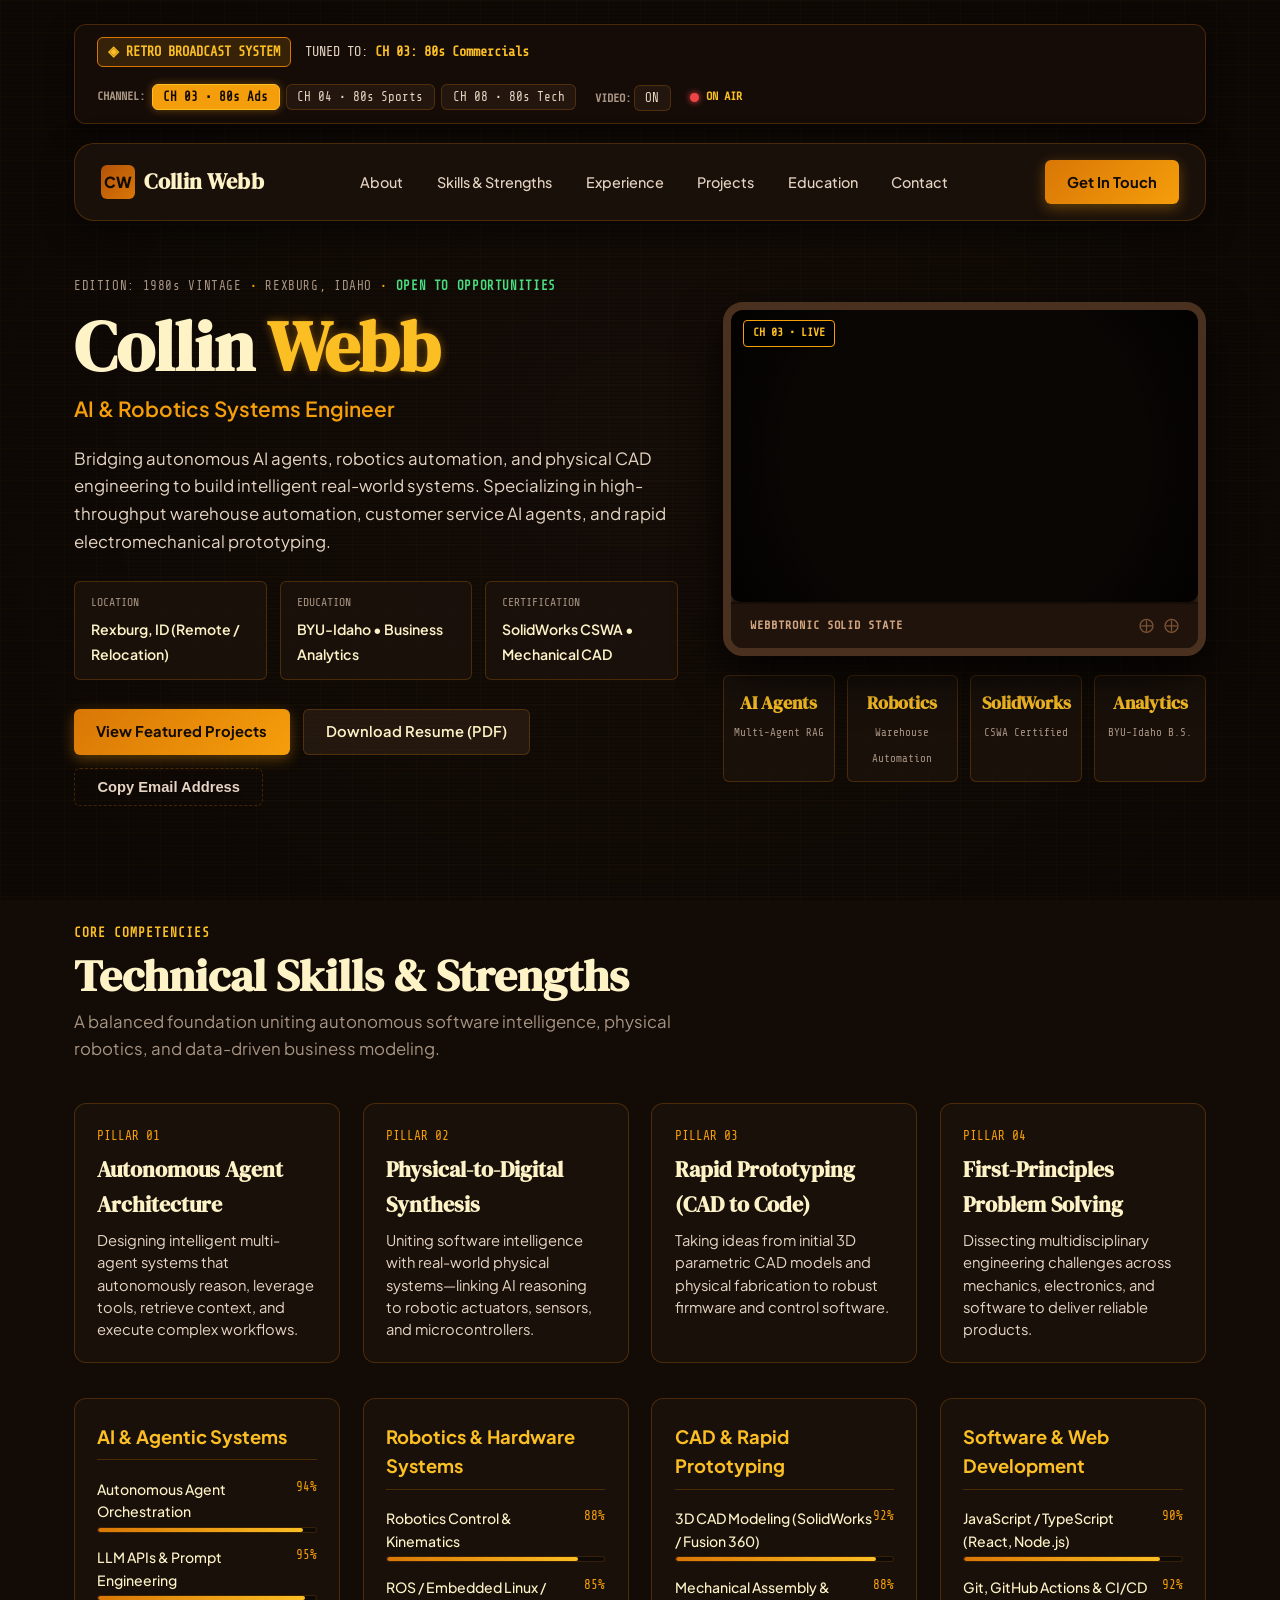
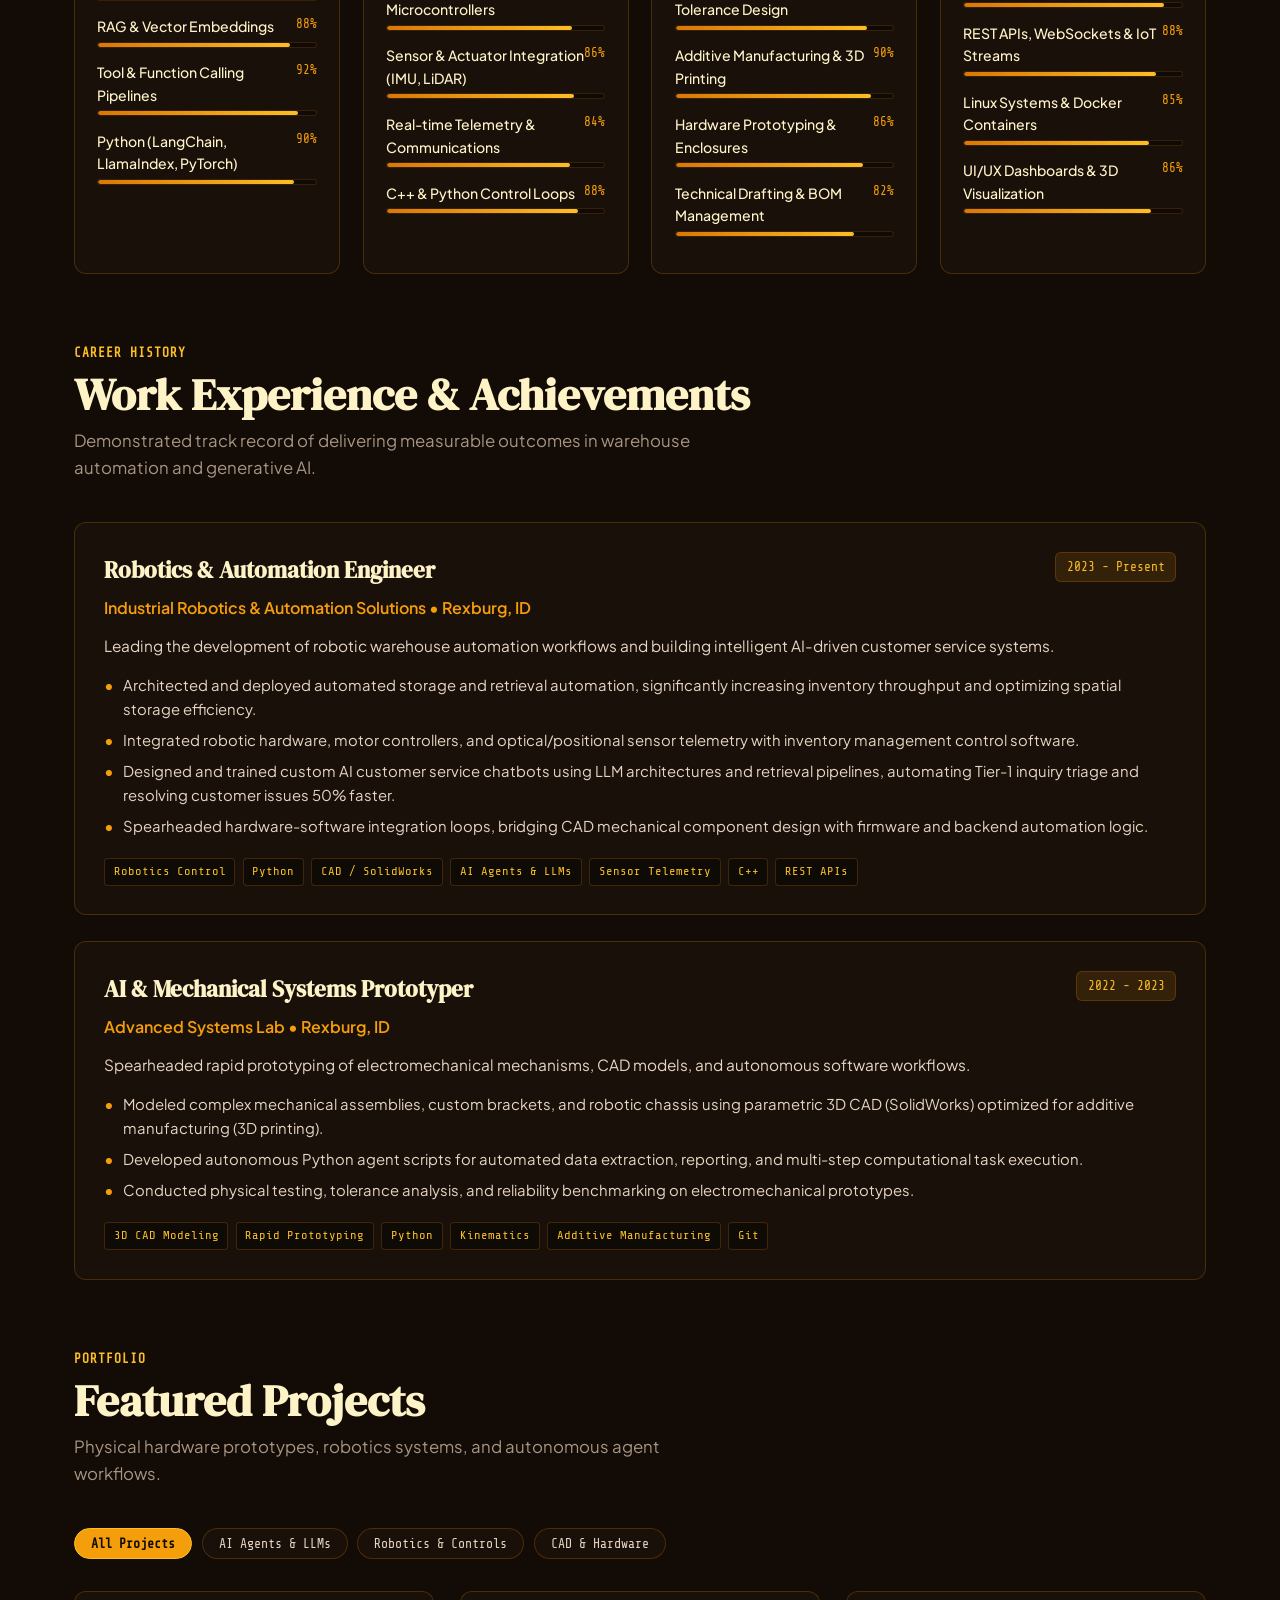
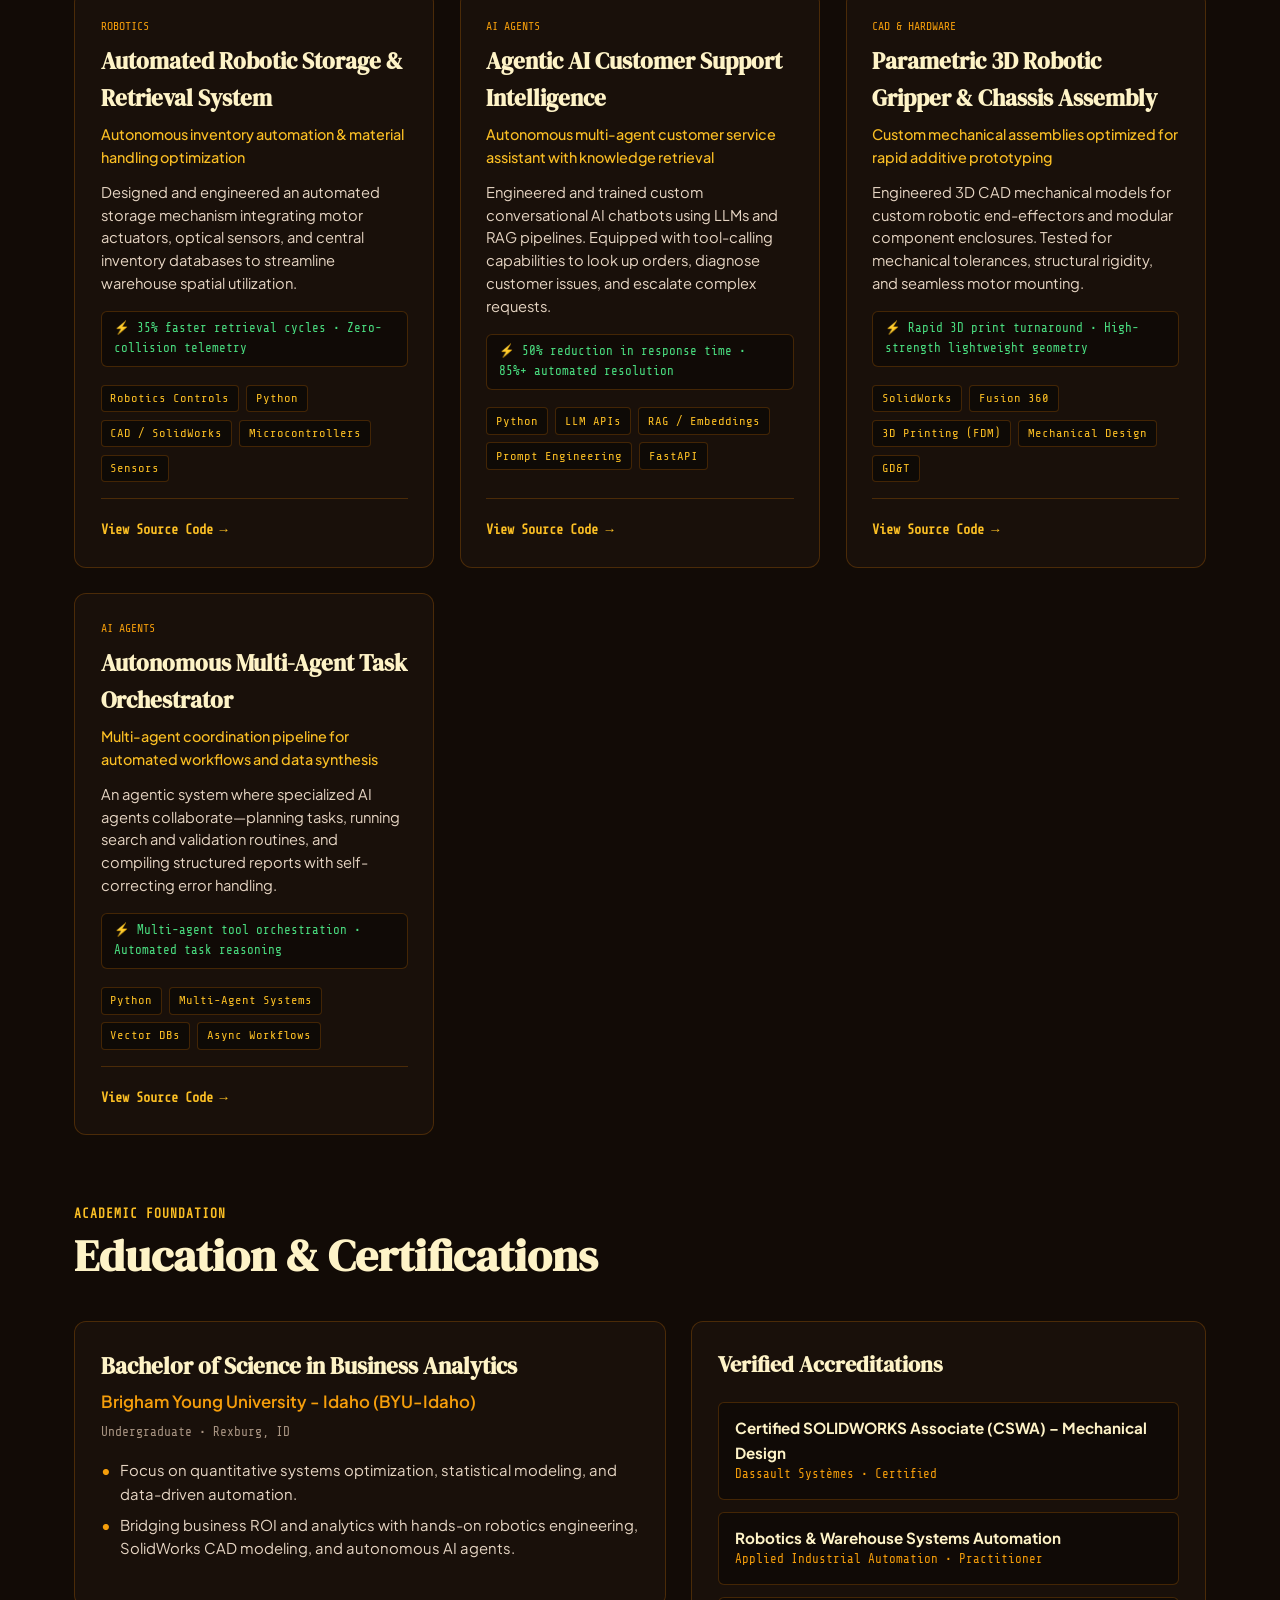
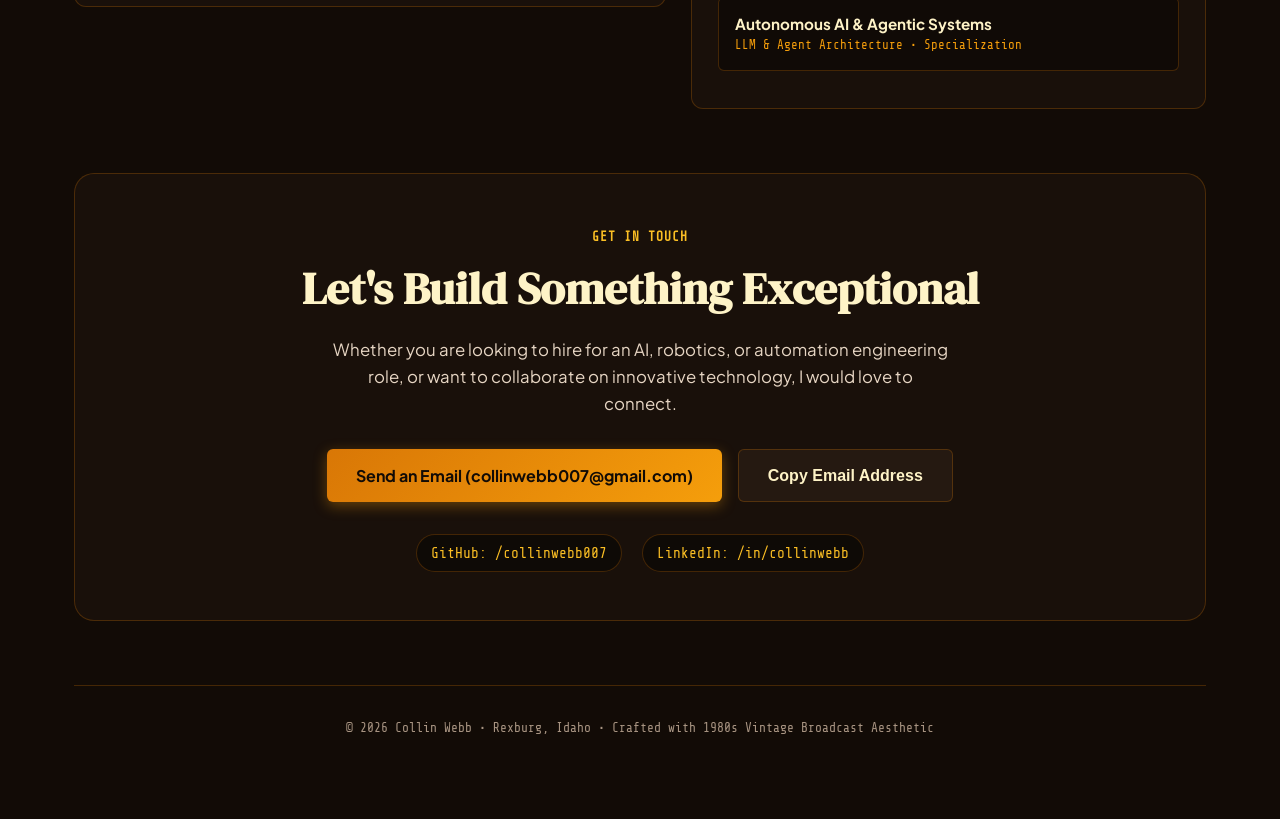
==== index.html @ de4e5321 "Refine vintage theme: add 80s broadcast video background, TV channel switcher (commercials, sports, " ====
<!DOCTYPE html>
<html lang="en">
<head>
  <meta charset="UTF-8">
  <meta name="viewport" content="width=device-width, initial-scale=1.0">
  <title>Collin Webb | AI & Robotics Systems Engineer</title>
  <meta name="description" content="Portfolio & Resume of Collin Webb - AI & Robotics Systems Engineer, featuring an authentic 1980s vintage broadcast aesthetic with retro commercials, sports highlights, and warm amber CRT visuals.">
  
  <!-- Vintage & Modern Typography -->
  <link rel="preconnect" href="https://fonts.googleapis.com">
  <link rel="preconnect" href="https://fonts.gstatic.com" crossorigin>
  <link href="https://fonts.googleapis.com/css2?family=DM+Serif+Display:ital@0;1&family=Plus+Jakarta+Sans:wght@400;500;600;700;800&family=Share+Tech+Mono&display=swap" rel="stylesheet">
  
  <!-- Stylesheet -->
  <link rel="stylesheet" href="css/style.css">
</head>
<body class="vintage-amber-theme">

  <!-- =============================================================
       AMBIENT 80s VINTAGE VIDEO BACKDROP (CRT BROADCAST)
       ============================================================= -->
  <div class="vintage-video-backdrop" id="video-backdrop">
    <div class="video-overlay-tint"></div>
    <div class="crt-scanline-raster"></div>
    <div class="vhs-grain"></div>
    <iframe 
      id="bg-video-frame"
      src="https://www.youtube-nocookie.com/embed/g_0F-fFjG3I?autoplay=1&mute=1&loop=1&playlist=g_0F-fFjG3I&controls=0&showinfo=0&rel=0&modestbranding=1&enablejsapi=1&playsinline=1"
      title="Vintage 80s Broadcast"
      frameborder="0"
      allow="accelerometer; autoplay; clipboard-write; encrypted-media; gyroscope; picture-in-picture"
      allowfullscreen>
    </iframe>
  </div>

  <!-- VINTAGE CHASSIS FRAME -->
  <div class="vintage-console-wrapper">
    
    <!-- TOP MONITOR HEADER / BROADCAST BAR -->
    <header class="broadcast-header">
      <div class="header-left">
        <span class="vintage-badge">◈ RETRO BROADCAST SYSTEM</span>
        <span class="v-channel-label">TUNED TO: <strong id="current-channel-name">CH 03: 80s Commercials</strong></span>
      </div>

      <!-- VINTAGE CHANNEL SELECTOR & TV CONTROLS -->
      <div class="tv-controls">
        <div class="channel-knob-group">
          <span class="knob-label">CHANNEL:</span>
          <button class="channel-btn active" data-channel="commercials" data-video="g_0F-fFjG3I" title="Classic 1980s Commercials">
            CH 03 • 80s Ads
          </button>
          <button class="channel-btn" data-channel="sports" data-video="fQ88v8h1o5w" title="1980s Iconic Sports & Basketball Highlights">
            CH 04 • 80s Sports
          </button>
          <button class="channel-btn" data-channel="tech" data-video="e_40c_vM3zQ" title="Early Computing & 80s Tech Commercials">
            CH 08 • 80s Tech
          </button>
        </div>

        <div class="video-opacity-control">
          <span class="knob-label">VIDEO:</span>
          <button id="toggle-video-bg" class="channel-btn" title="Toggle background video visibility">ON</button>
        </div>

        <div class="power-status">
          <span class="vintage-power-led"></span>
          <span class="power-label">ON AIR</span>
        </div>
      </div>
    </header>

    <!-- NAVIGATION BAR -->
    <nav class="vintage-navbar">
      <a href="#" class="brand-signature">
        <span class="brand-monogram">CW</span>
        <span class="brand-text">Collin Webb</span>
      </a>

      <ul class="nav-menu">
        <li><a href="#about" class="nav-item active">About</a></li>
        <li><a href="#skills" class="nav-item">Skills & Strengths</a></li>
        <li><a href="#experience" class="nav-item">Experience</a></li>
        <li><a href="#projects" class="nav-item">Projects</a></li>
        <li><a href="#education" class="nav-item">Education</a></li>
        <li><a href="#contact" class="nav-item">Contact</a></li>
      </ul>

      <div class="nav-quick-cta">
        <a href="#contact" class="btn-vintage-primary">Get In Touch</a>
      </div>
    </nav>

    <!-- MAIN CONTENT CONTAINER -->
    <main class="vintage-main">
      
      <!-- HERO / INTRO SECTION -->
      <section id="about" class="vintage-section hero-section">
        <div class="hero-split">
          
          <!-- Text Info -->
          <div class="hero-text-content">
            <div class="issue-tag">
              <span>EDITION: 1980s VINTAGE</span>
              <span class="dot-sep">•</span>
              <span>REXBURG, IDAHO</span>
              <span class="dot-sep">•</span>
              <span class="avail-tag">OPEN TO OPPORTUNITIES</span>
            </div>

            <h1 class="hero-title">
              Collin <span class="amber-glow">Webb</span>
            </h1>

            <p class="hero-lead-role">
              AI & Robotics Systems Engineer
            </p>

            <p class="hero-paragraph">
              Bridging autonomous AI agents, robotics automation, and physical CAD engineering to build intelligent real-world systems. Specializing in high-throughput warehouse automation, customer service AI agents, and rapid electromechanical prototyping.
            </p>

            <div class="hero-quick-specs">
              <div class="spec-card">
                <span class="spec-label">Location</span>
                <span class="spec-value">Rexburg, ID (Remote / Relocation)</span>
              </div>
              <div class="spec-card">
                <span class="spec-label">Education</span>
                <span class="spec-value">BYU-Idaho • Business Analytics</span>
              </div>
              <div class="spec-card">
                <span class="spec-label">Certification</span>
                <span class="spec-value">SolidWorks CSWA • Mechanical CAD</span>
              </div>
            </div>

            <div class="hero-buttons">
              <a href="#projects" class="btn-vintage-primary">View Featured Projects</a>
              <a id="resume-download-btn" href="#" class="btn-vintage-secondary">Download Resume (PDF)</a>
              <button id="copy-email-btn" class="btn-vintage-outline">Copy Email Address</button>
            </div>
          </div>

          <!-- Vintage TV Screen Visual (Picture in Picture) -->
          <div class="hero-tv-monitor">
            <div class="mini-crt-casing">
              <div class="mini-crt-screen">
                <div class="mini-crt-scanlines"></div>
                <div class="mini-crt-vignette"></div>
                <div class="tv-channel-badge" id="screen-ch-badge">CH 03 • LIVE</div>
                
                <iframe 
                  id="pip-video-frame"
                  src="https://www.youtube-nocookie.com/embed/g_0F-fFjG3I?autoplay=1&mute=1&loop=1&playlist=g_0F-fFjG3I&controls=0&showinfo=0&rel=0&modestbranding=1&enablejsapi=1&playsinline=1"
                  title="Vintage 80s Broadcast Screen"
                  frameborder="0"
                  allow="accelerometer; autoplay; clipboard-write; encrypted-media; gyroscope; picture-in-picture"
                  allowfullscreen>
                </iframe>
              </div>
              <div class="mini-crt-controls-bar">
                <span class="woodgrain-logo">WEBBTRONIC SOLID STATE</span>
                <div class="dials">
                  <span class="dial-knob" title="VHF">⨁</span>
                  <span class="dial-knob" title="UHF">⨁</span>
                </div>
              </div>
            </div>

            <!-- Stats Bar Below TV -->
            <div class="hero-stats-row" id="stats-grid">
              <div class="stat-box">
                <span class="stat-num">AI Agents</span>
                <span class="stat-name">Multi-Agent RAG</span>
              </div>
              <div class="stat-box">
                <span class="stat-num">Robotics</span>
                <span class="stat-name">Warehouse Automation</span>
              </div>
              <div class="stat-box">
                <span class="stat-num">SolidWorks</span>
                <span class="stat-name">CSWA Certified</span>
              </div>
              <div class="stat-box">
                <span class="stat-num">Analytics</span>
                <span class="stat-name">BYU-Idaho B.S.</span>
              </div>
            </div>
          </div>

        </div>
      </section>

      <!-- SKILLS & STRENGTHS SECTION -->
      <section id="skills" class="vintage-section">
        <div class="section-title-wrap">
          <span class="section-kicker">Core Competencies</span>
          <h2 class="section-heading">Technical Skills & Strengths</h2>
          <p class="section-subheading">
            A balanced foundation uniting autonomous software intelligence, physical robotics, and data-driven business modeling.
          </p>
        </div>

        <!-- 4 Core Pillars -->
        <div class="pillars-grid" id="strengths-grid"></div>

        <!-- Technical Categories & Meters -->
        <div class="skills-category-grid" id="skills-categories-grid"></div>
      </section>

      <!-- WORK EXPERIENCE SECTION -->
      <section id="experience" class="vintage-section">
        <div class="section-title-wrap">
          <span class="section-kicker">Career History</span>
          <h2 class="section-heading">Work Experience & Achievements</h2>
          <p class="section-subheading">
            Demonstrated track record of delivering measurable outcomes in warehouse automation and generative AI.
          </p>
        </div>

        <div class="experience-timeline" id="experience-timeline"></div>
      </section>

      <!-- FEATURED PROJECTS SECTION -->
      <section id="projects" class="vintage-section">
        <div class="section-title-wrap">
          <span class="section-kicker">Portfolio</span>
          <h2 class="section-heading">Featured Projects</h2>
          <p class="section-subheading">
            Physical hardware prototypes, robotics systems, and autonomous agent workflows.
          </p>
        </div>

        <!-- Filter tabs -->
        <div class="filter-tab-bar">
          <button class="filter-pill active" data-filter="all">All Projects</button>
          <button class="filter-pill" data-filter="aiagents">AI Agents & LLMs</button>
          <button class="filter-pill" data-filter="robotics">Robotics & Controls</button>
          <button class="filter-pill" data-filter="caddesign">CAD & Hardware</button>
        </div>

        <!-- Projects Grid -->
        <div class="projects-display-grid" id="projects-grid"></div>
      </section>

      <!-- EDUCATION & CERTIFICATIONS -->
      <section id="education" class="vintage-section">
        <div class="section-title-wrap">
          <span class="section-kicker">Academic Foundation</span>
          <h2 class="section-heading">Education & Certifications</h2>
        </div>

        <div class="education-grid">
          <div id="education-content"></div>
          <div id="certs-content"></div>
        </div>
      </section>

      <!-- CONTACT SECTION -->
      <section id="contact" class="vintage-section contact-section">
        <div class="contact-card">
          <span class="section-kicker">Get In Touch</span>
          <h2 class="contact-card-title">Let's Build Something Exceptional</h2>
          <p class="contact-card-desc">
            Whether you are looking to hire for an AI, robotics, or automation engineering role, or want to collaborate on innovative technology, I would love to connect.
          </p>

          <div class="contact-btn-group">
            <a id="mailto-link" href="mailto:collinwebb007@gmail.com" class="btn-vintage-primary btn-large">
              Send an Email (collinwebb007@gmail.com)
            </a>
            <button id="copy-email-btn-footer" class="btn-vintage-secondary btn-large">
              Copy Email Address
            </button>
          </div>

          <div class="social-links-row">
            <a id="contact-github" href="https://github.com/collinwebb007" target="_blank" rel="noopener noreferrer" class="social-pill">
              GitHub: /collinwebb007
            </a>
            <a id="contact-linkedin" href="https://www.linkedin.com/in/collinwebb/" target="_blank" rel="noopener noreferrer" class="social-pill">
              LinkedIn: /in/collinwebb
            </a>
          </div>
        </div>
      </section>

    </main>

    <!-- FOOTER -->
    <footer class="vintage-footer">
      <p>© <span id="footer-year">2026</span> Collin Webb • Rexburg, Idaho • Crafted with 1980s Vintage Broadcast Aesthetic</p>
    </footer>

  </div> <!-- /vintage-console-wrapper -->

  <!-- Toast Alert -->
  <div id="toast" class="vintage-toast"></div>

  <!-- Scripts -->
  <script src="js/data.js"></script>
  <script src="js/main.js"></script>
</body>
</html>
---- css/style.css ----
/* ===================================================================
   VINTAGE 1980s BROADCAST & CRT THEME
   Warm Vintage Walnut & Amber Palette with Ambient Retro 80s Visuals
   =================================================================== */

:root {
  /* Rich Vintage Brown Palette */
  --bg-deep: #120b06;
  --bg-surface: rgba(28, 18, 12, 0.84);
  --bg-surface-hover: rgba(38, 25, 17, 0.95);
  --border-vintage: rgba(217, 119, 6, 0.26);
  --border-bright: #d97706;
  
  /* Vintage Amber & Cream Text */
  --text-cream: #fef3c7;
  --text-parchment: #e6d5c3;
  --text-muted: #a89482;
  --amber-primary: #f59e0b;
  --amber-bright: #fbbf24;
  --amber-glow: 0 0 10px rgba(245, 158, 11, 0.45);

  /* Fonts */
  --font-serif: 'DM Serif Display', Georgia, serif;
  --font-sans: 'Plus Jakarta Sans', -apple-system, sans-serif;
  --font-mono: 'Share Tech Mono', monospace;

  --radius-sm: 6px;
  --radius-md: 12px;
  --radius-lg: 20px;
}

*, *::before, *::after {
  box-sizing: border-box;
  margin: 0;
  padding: 0;
}

html {
  scroll-behavior: smooth;
  background-color: var(--bg-deep);
}

body {
  font-family: var(--font-sans);
  background-color: var(--bg-deep);
  color: var(--text-parchment);
  line-height: 1.6;
  min-height: 100vh;
  position: relative;
  overflow-x: hidden;
}

/* =============================================================
   AMBIENT 80s VINTAGE VIDEO BACKDROP
   ============================================================= */
.vintage-video-backdrop {
  position: fixed;
  top: 0;
  left: 0;
  width: 100vw;
  height: 100vh;
  z-index: 0;
  pointer-events: none;
  overflow: hidden;
  transition: opacity 0.5s ease;
}

.vintage-video-backdrop.hidden-bg {
  opacity: 0;
}

.vintage-video-backdrop iframe {
  position: absolute;
  top: 50%;
  left: 50%;
  width: 120vw;
  height: 120vh;
  transform: translate(-50%, -50%) scale(1.1);
  filter: sepia(0.65) contrast(1.15) brightness(0.4) saturate(1.2);
  pointer-events: none;
}

.video-overlay-tint {
  position: absolute;
  top: 0;
  left: 0;
  width: 100%;
  height: 100%;
  background: radial-gradient(circle at center, rgba(22, 14, 9, 0.8) 0%, rgba(14, 9, 5, 0.94) 85%);
  z-index: 1;
}

.crt-scanline-raster {
  position: absolute;
  top: 0;
  left: 0;
  width: 100%;
  height: 100%;
  background: repeating-linear-gradient(
    rgba(0, 0, 0, 0) 0px,
    rgba(0, 0, 0, 0) 3px,
    rgba(0, 0, 0, 0.35) 4px
  );
  z-index: 2;
  pointer-events: none;
}

.vhs-grain {
  position: absolute;
  top: 0;
  left: 0;
  width: 100%;
  height: 100%;
  background-image: 
    linear-gradient(to right, rgba(245, 158, 11, 0.02) 1px, transparent 1px),
    linear-gradient(to bottom, rgba(245, 158, 11, 0.02) 1px, transparent 1px);
  background-size: 32px 32px;
  z-index: 3;
}

/* =============================================================
   VINTAGE CONSOLE WRAPPER
   ============================================================= */
.vintage-console-wrapper {
  position: relative;
  z-index: 10;
  max-width: 1180px;
  margin: 1.5rem auto 3rem auto;
  padding: 0 1.5rem;
}

/* Broadcast Header Bar */
.broadcast-header {
  display: flex;
  justify-content: space-between;
  align-items: center;
  flex-wrap: wrap;
  gap: 1rem;
  background: rgba(22, 14, 9, 0.92);
  border: 1px solid var(--border-vintage);
  border-radius: var(--radius-md);
  padding: 0.75rem 1.4rem;
  margin-bottom: 1.2rem;
  backdrop-filter: blur(16px);
  box-shadow: 0 8px 24px rgba(0, 0, 0, 0.6);
}

.header-left {
  display: flex;
  align-items: center;
  gap: 0.9rem;
  font-family: var(--font-mono);
  font-size: 0.85rem;
}

.vintage-badge {
  background: rgba(245, 158, 11, 0.15);
  border: 1px solid var(--border-bright);
  color: var(--amber-bright);
  padding: 0.2rem 0.6rem;
  border-radius: var(--radius-sm);
  font-weight: bold;
}

.v-channel-label {
  color: var(--text-parchment);
}

.v-channel-label strong {
  color: var(--amber-bright);
}

.tv-controls {
  display: flex;
  align-items: center;
  gap: 1.2rem;
  flex-wrap: wrap;
}

.channel-knob-group {
  display: flex;
  align-items: center;
  gap: 0.4rem;
}

.knob-label {
  font-family: var(--font-mono);
  font-size: 0.75rem;
  color: var(--text-muted);
  font-weight: bold;
}

.channel-btn {
  background: rgba(38, 25, 17, 0.8);
  border: 1px solid var(--border-vintage);
  color: var(--text-parchment);
  font-family: var(--font-mono);
  font-size: 0.78rem;
  padding: 0.3rem 0.65rem;
  border-radius: var(--radius-sm);
  cursor: pointer;
  transition: all 0.2s ease;
}

.channel-btn:hover,
.channel-btn.active {
  background: var(--amber-primary);
  border-color: var(--amber-bright);
  color: #120b06;
  font-weight: bold;
  box-shadow: 0 0 8px rgba(245, 158, 11, 0.4);
}

.power-status {
  display: flex;
  align-items: center;
  gap: 0.45rem;
  font-family: var(--font-mono);
  font-size: 0.75rem;
  color: var(--amber-bright);
  font-weight: bold;
}

.vintage-power-led {
  width: 9px;
  height: 9px;
  border-radius: 50%;
  background: #ef4444;
  box-shadow: 0 0 6px #ef4444;
  animation: pulseLed 2s infinite ease-in-out;
}

@keyframes pulseLed {
  0%, 100% { opacity: 0.8; }
  50% { opacity: 1; transform: scale(1.1); }
}

/* =============================================================
   NAVIGATION BAR
   ============================================================= */
.vintage-navbar {
  display: flex;
  align-items: center;
  justify-content: space-between;
  padding: 1rem 1.6rem;
  background: var(--bg-surface);
  border: 1px solid var(--border-vintage);
  border-radius: var(--radius-lg);
  backdrop-filter: blur(16px);
  margin-bottom: 2rem;
  box-shadow: 0 10px 30px rgba(0, 0, 0, 0.5);
}

.brand-signature {
  display: flex;
  align-items: center;
  gap: 0.6rem;
  text-decoration: none;
}

.brand-monogram {
  width: 34px;
  height: 34px;
  border-radius: var(--radius-sm);
  background: linear-gradient(135deg, #b45309, #d97706);
  color: #120b06;
  display: flex;
  align-items: center;
  justify-content: center;
  font-weight: 800;
  font-size: 0.95rem;
  font-family: var(--font-sans);
}

.brand-text {
  font-family: var(--font-serif);
  font-size: 1.35rem;
  color: var(--text-cream);
  font-weight: 700;
  letter-spacing: 0.02em;
}

.nav-menu {
  display: flex;
  align-items: center;
  gap: 0.4rem;
  list-style: none;
}

.nav-item {
  color: var(--text-parchment);
  text-decoration: none;
  font-size: 0.9rem;
  font-weight: 500;
  padding: 0.4rem 0.85rem;
  border-radius: var(--radius-sm);
  transition: all 0.2s ease;
}

.nav-item:hover,
.nav-item.active {
  color: var(--amber-bright);
  background: rgba(245, 158, 11, 0.12);
}

/* =============================================================
   BUTTONS
   ============================================================= */
.btn-vintage-primary {
  background: linear-gradient(135deg, #d97706 0%, #f59e0b 100%);
  color: #120b06;
  font-weight: 700;
  font-size: 0.92rem;
  padding: 0.65rem 1.4rem;
  border-radius: var(--radius-sm);
  text-decoration: none;
  display: inline-flex;
  align-items: center;
  border: none;
  cursor: pointer;
  box-shadow: 0 4px 14px rgba(245, 158, 11, 0.35);
  transition: all 0.25s ease;
}

.btn-vintage-primary:hover {
  transform: translateY(-2px);
  box-shadow: 0 6px 20px rgba(245, 158, 11, 0.5);
  background: linear-gradient(135deg, #f59e0b 0%, #fbbf24 100%);
}

.btn-vintage-secondary {
  background: rgba(45, 30, 20, 0.7);
  color: var(--text-cream);
  font-weight: 600;
  font-size: 0.92rem;
  padding: 0.65rem 1.4rem;
  border-radius: var(--radius-sm);
  text-decoration: none;
  display: inline-flex;
  align-items: center;
  border: 1px solid var(--border-vintage);
  cursor: pointer;
  transition: all 0.2s ease;
}

.btn-vintage-secondary:hover {
  background: rgba(60, 40, 26, 0.9);
  border-color: var(--amber-primary);
  transform: translateY(-2px);
}

.btn-vintage-outline {
  background: transparent;
  color: var(--text-parchment);
  font-weight: 600;
  font-size: 0.92rem;
  padding: 0.65rem 1.4rem;
  border-radius: var(--radius-sm);
  border: 1px dashed var(--border-vintage);
  cursor: pointer;
  transition: all 0.2s ease;
}

.btn-vintage-outline:hover {
  border-color: var(--amber-primary);
  color: var(--amber-bright);
}

.btn-large {
  padding: 0.85rem 1.8rem;
  font-size: 1rem;
}

/* =============================================================
   HERO SECTION
   ============================================================= */
.vintage-section {
  margin-bottom: 4rem;
}

.hero-section {
  padding: 1.5rem 0 3rem 0;
}

.hero-split {
  display: grid;
  grid-template-columns: 1.25fr 1fr;
  gap: 2.8rem;
  align-items: center;
}

.issue-tag {
  display: flex;
  align-items: center;
  flex-wrap: wrap;
  gap: 0.5rem;
  font-family: var(--font-mono);
  font-size: 0.78rem;
  color: var(--text-muted);
  margin-bottom: 0.8rem;
  letter-spacing: 0.05em;
}

.dot-sep {
  color: var(--amber-primary);
}

.avail-tag {
  color: #4ade80;
  font-weight: bold;
}

.hero-title {
  font-family: var(--font-serif);
  font-size: clamp(3rem, 6vw, 4.4rem);
  font-weight: 700;
  line-height: 1.05;
  color: var(--text-cream);
  margin-bottom: 0.5rem;
}

.amber-glow {
  color: var(--amber-bright);
  text-shadow: var(--amber-glow);
}

.hero-lead-role {
  font-size: 1.3rem;
  font-weight: 600;
  color: var(--amber-primary);
  margin-bottom: 1.2rem;
}

.hero-paragraph {
  font-size: 1.05rem;
  color: var(--text-parchment);
  line-height: 1.65;
  margin-bottom: 1.6rem;
}

.hero-quick-specs {
  display: grid;
  grid-template-columns: repeat(auto-fit, minmax(180px, 1fr));
  gap: 0.8rem;
  margin-bottom: 1.8rem;
}

.spec-card {
  background: var(--bg-surface);
  border: 1px solid var(--border-vintage);
  border-radius: var(--radius-sm);
  padding: 0.75rem 1rem;
}

.spec-label {
  display: block;
  font-family: var(--font-mono);
  font-size: 0.72rem;
  color: var(--text-muted);
  text-transform: uppercase;
  margin-bottom: 0.2rem;
}

.spec-value {
  font-size: 0.88rem;
  font-weight: 600;
  color: var(--text-cream);
}

.hero-buttons {
  display: flex;
  flex-wrap: wrap;
  gap: 0.8rem;
}

/* =============================================================
   VINTAGE CRT TELEVISION WIDGET (PICTURE IN PICTURE)
   ============================================================= */
.hero-tv-monitor {
  display: flex;
  flex-direction: column;
  gap: 1.2rem;
}

.mini-crt-casing {
  background: linear-gradient(180deg, #3a2517 0%, #29190e 50%, #1c1109 100%);
  border: 8px solid #4a301e;
  border-radius: var(--radius-lg);
  box-shadow: 
    0 20px 45px rgba(0, 0, 0, 0.8),
    inset 0 2px 4px rgba(255, 255, 255, 0.15);
  overflow: hidden;
  position: relative;
}

.mini-crt-screen {
  position: relative;
  width: 100%;
  aspect-ratio: 16 / 10;
  background: #090603;
  overflow: hidden;
  border-radius: 10px;
}

.mini-crt-screen iframe {
  width: 100%;
  height: 100%;
  border: none;
  filter: sepia(0.35) contrast(1.1) brightness(0.9);
}

.mini-crt-scanlines {
  position: absolute;
  top: 0;
  left: 0;
  width: 100%;
  height: 100%;
  pointer-events: none;
  background: repeating-linear-gradient(
    rgba(0, 0, 0, 0) 0px,
    rgba(0, 0, 0, 0) 2px,
    rgba(0, 0, 0, 0.3) 3px
  );
  z-index: 5;
}

.mini-crt-vignette {
  position: absolute;
  top: 0;
  left: 0;
  width: 100%;
  height: 100%;
  pointer-events: none;
  background: radial-gradient(circle at center, transparent 65%, rgba(0, 0, 0, 0.75) 100%);
  z-index: 6;
}

.tv-channel-badge {
  position: absolute;
  top: 10px;
  left: 12px;
  background: rgba(0, 0, 0, 0.75);
  border: 1px solid var(--amber-primary);
  color: var(--amber-bright);
  font-family: var(--font-mono);
  font-size: 0.72rem;
  font-weight: bold;
  padding: 0.2rem 0.55rem;
  border-radius: 4px;
  z-index: 8;
  backdrop-filter: blur(4px);
}

.mini-crt-controls-bar {
  display: flex;
  align-items: center;
  justify-content: space-between;
  padding: 0.6rem 1.2rem;
  background: #1f130b;
  border-top: 2px solid #160d07;
  font-family: var(--font-mono);
  font-size: 0.75rem;
  color: #a87e5b;
}

.woodgrain-logo {
  font-weight: bold;
  letter-spacing: 0.08em;
  color: #d1a580;
}

.dials {
  display: flex;
  gap: 0.6rem;
  color: #7c5236;
  font-size: 0.95rem;
}

.hero-stats-row {
  display: grid;
  grid-template-columns: repeat(4, 1fr);
  gap: 0.75rem;
}

.stat-box {
  background: var(--bg-surface);
  border: 1px solid var(--border-vintage);
  border-radius: var(--radius-sm);
  padding: 0.75rem 0.6rem;
  text-align: center;
}

.stat-num {
  font-family: var(--font-serif);
  font-size: 1.15rem;
  color: var(--amber-bright);
  font-weight: bold;
  display: block;
}

.stat-name {
  font-family: var(--font-mono);
  font-size: 0.68rem;
  color: var(--text-muted);
}

/* =============================================================
   SECTION TITLES
   ============================================================= */
.section-title-wrap {
  margin-bottom: 2.5rem;
}

.section-kicker {
  display: inline-block;
  font-family: var(--font-mono);
  font-size: 0.8rem;
  font-weight: bold;
  color: var(--amber-bright);
  text-transform: uppercase;
  letter-spacing: 0.08em;
  margin-bottom: 0.35rem;
}

.section-heading {
  font-family: var(--font-serif);
  font-size: clamp(2rem, 3.5vw, 2.8rem);
  color: var(--text-cream);
  line-height: 1.15;
  margin-bottom: 0.5rem;
}

.section-subheading {
  font-size: 1.05rem;
  color: var(--text-muted);
  max-width: 620px;
}

/* =============================================================
   SKILLS & STRENGTHS SECTION
   ============================================================= */
.pillars-grid {
  display: grid;
  grid-template-columns: repeat(auto-fit, minmax(250px, 1fr));
  gap: 1.4rem;
  margin-bottom: 2.2rem;
}

.pillar-card {
  background: var(--bg-surface);
  border: 1px solid var(--border-vintage);
  border-radius: var(--radius-md);
  padding: 1.4rem;
  transition: all 0.25s ease;
}

.pillar-card:hover {
  background: var(--bg-surface-hover);
  border-color: var(--amber-primary);
  transform: translateY(-3px);
}

.pillar-num {
  font-family: var(--font-mono);
  font-size: 0.8rem;
  color: var(--amber-primary);
  margin-bottom: 0.4rem;
}

.pillar-title {
  font-family: var(--font-serif);
  font-size: 1.35rem;
  color: var(--text-cream);
  margin-bottom: 0.45rem;
}

.pillar-desc {
  font-size: 0.92rem;
  color: var(--text-parchment);
  line-height: 1.5;
}

/* Skills Category Grid */
.skills-category-grid {
  display: grid;
  grid-template-columns: repeat(auto-fit, minmax(260px, 1fr));
  gap: 1.4rem;
}

.skill-cat-card {
  background: var(--bg-surface);
  border: 1px solid var(--border-vintage);
  border-radius: var(--radius-md);
  padding: 1.4rem;
}

.skill-cat-title {
  font-size: 1.15rem;
  font-weight: 700;
  color: var(--amber-bright);
  margin-bottom: 1.1rem;
  padding-bottom: 0.5rem;
  border-bottom: 1px solid var(--border-vintage);
}

.skill-item {
  margin-bottom: 0.85rem;
}

.skill-info {
  display: flex;
  justify-content: space-between;
  font-size: 0.88rem;
  margin-bottom: 0.25rem;
}

.skill-name {
  color: var(--text-cream);
  font-weight: 500;
}

.skill-pct {
  font-family: var(--font-mono);
  font-size: 0.78rem;
  color: var(--amber-primary);
}

.skill-track {
  width: 100%;
  height: 6px;
  background: rgba(0, 0, 0, 0.4);
  border-radius: 99px;
  overflow: hidden;
  border: 1px solid rgba(217, 119, 6, 0.2);
}

.skill-fill {
  height: 100%;
  background: linear-gradient(90deg, #d97706, #fbbf24);
  border-radius: 99px;
  width: 0%;
  transition: width 1s ease-out;
}

/* =============================================================
   EXPERIENCE SECTION
   ============================================================= */
.experience-timeline {
  display: flex;
  flex-direction: column;
  gap: 1.6rem;
}

.exp-card {
  background: var(--bg-surface);
  border: 1px solid var(--border-vintage);
  border-radius: var(--radius-md);
  padding: 1.8rem;
  transition: all 0.25s ease;
}

.exp-card:hover {
  border-color: var(--amber-primary);
  background: var(--bg-surface-hover);
  transform: translateY(-2px);
}

.exp-header {
  display: flex;
  justify-content: space-between;
  align-items: flex-start;
  flex-wrap: wrap;
  gap: 0.6rem;
  margin-bottom: 0.4rem;
}

.exp-role {
  font-family: var(--font-serif);
  font-size: 1.45rem;
  color: var(--text-cream);
}

.exp-period-badge {
  font-family: var(--font-mono);
  font-size: 0.8rem;
  padding: 0.25rem 0.65rem;
  background: rgba(245, 158, 11, 0.12);
  border: 1px solid var(--border-vintage);
  color: var(--amber-bright);
  border-radius: var(--radius-sm);
}

.exp-company {
  font-size: 1rem;
  font-weight: 600;
  color: var(--amber-primary);
  margin-bottom: 0.8rem;
}

.exp-desc {
  font-size: 0.96rem;
  color: var(--text-parchment);
  margin-bottom: 1rem;
}

.exp-bullets {
  list-style: none;
  display: flex;
  flex-direction: column;
  gap: 0.45rem;
  margin-bottom: 1.2rem;
}

.exp-bullet {
  position: relative;
  padding-left: 1.2rem;
  font-size: 0.93rem;
  color: var(--text-parchment);
}

.exp-bullet::before {
  content: "•";
  position: absolute;
  left: 0;
  color: var(--amber-primary);
  font-weight: bold;
}

.exp-tags {
  display: flex;
  flex-wrap: wrap;
  gap: 0.45rem;
}

.tech-tag {
  font-family: var(--font-mono);
  font-size: 0.76rem;
  padding: 0.2rem 0.55rem;
  background: rgba(0, 0, 0, 0.4);
  border: 1px solid var(--border-vintage);
  color: var(--amber-bright);
  border-radius: 4px;
}

/* =============================================================
   PROJECTS SECTION
   ============================================================= */
.filter-tab-bar {
  display: flex;
  flex-wrap: wrap;
  gap: 0.6rem;
  margin-bottom: 2rem;
}

.filter-pill {
  background: var(--bg-surface);
  border: 1px solid var(--border-vintage);
  color: var(--text-parchment);
  font-family: var(--font-mono);
  font-size: 0.82rem;
  padding: 0.45rem 1rem;
  border-radius: 99px;
  cursor: pointer;
  transition: all 0.2s ease;
}

.filter-pill:hover,
.filter-pill.active {
  background: var(--amber-primary);
  color: #120b06;
  font-weight: bold;
  border-color: var(--amber-bright);
}

.projects-display-grid {
  display: grid;
  grid-template-columns: repeat(auto-fit, minmax(320px, 1fr));
  gap: 1.6rem;
}

.proj-card {
  background: var(--bg-surface);
  border: 1px solid var(--border-vintage);
  border-radius: var(--radius-md);
  padding: 1.6rem;
  display: flex;
  flex-direction: column;
  transition: all 0.25s ease;
}

.proj-card:hover {
  border-color: var(--amber-primary);
  transform: translateY(-4px);
  box-shadow: 0 10px 30px rgba(0, 0, 0, 0.5);
}

.proj-cat-badge {
  font-family: var(--font-mono);
  font-size: 0.72rem;
  color: var(--amber-primary);
  text-transform: uppercase;
  margin-bottom: 0.4rem;
}

.proj-title {
  font-family: var(--font-serif);
  font-size: 1.45rem;
  color: var(--text-cream);
  margin-bottom: 0.35rem;
}

.proj-tagline {
  font-size: 0.9rem;
  color: var(--amber-bright);
  font-weight: 500;
  margin-bottom: 0.75rem;
}

.proj-desc {
  font-size: 0.92rem;
  color: var(--text-parchment);
  line-height: 1.55;
  margin-bottom: 1rem;
}

.proj-metrics {
  background: rgba(0, 0, 0, 0.35);
  border: 1px solid var(--border-vintage);
  border-radius: var(--radius-sm);
  padding: 0.45rem 0.75rem;
  font-family: var(--font-mono);
  font-size: 0.78rem;
  color: #4ade80;
  margin-bottom: 1.1rem;
}

.proj-footer {
  margin-top: auto;
  padding-top: 1rem;
  border-top: 1px solid var(--border-vintage);
  display: flex;
  justify-content: space-between;
  align-items: center;
}

.proj-link-text {
  font-family: var(--font-mono);
  font-size: 0.85rem;
  color: var(--amber-bright);
  text-decoration: none;
  font-weight: bold;
}

.proj-link-text:hover {
  text-decoration: underline;
}

/* =============================================================
   EDUCATION & CERTIFICATIONS
   ============================================================= */
.education-grid {
  display: grid;
  grid-template-columns: 1.15fr 1fr;
  gap: 1.6rem;
}

.edu-box {
  background: var(--bg-surface);
  border: 1px solid var(--border-vintage);
  border-radius: var(--radius-md);
  padding: 1.6rem;
}

.edu-degree {
  font-family: var(--font-serif);
  font-size: 1.45rem;
  color: var(--text-cream);
  margin-bottom: 0.25rem;
}

.edu-school {
  font-size: 1.05rem;
  font-weight: 600;
  color: var(--amber-primary);
  margin-bottom: 0.4rem;
}

.edu-meta {
  font-family: var(--font-mono);
  font-size: 0.8rem;
  color: var(--text-muted);
  margin-bottom: 1rem;
}

.cert-card-item {
  background: rgba(0, 0, 0, 0.35);
  border: 1px solid var(--border-vintage);
  border-radius: var(--radius-sm);
  padding: 0.85rem 1rem;
  margin-bottom: 0.75rem;
}

.cert-name {
  font-weight: 700;
  color: var(--text-cream);
  font-size: 0.95rem;
}

.cert-issuer {
  font-family: var(--font-mono);
  font-size: 0.78rem;
  color: var(--amber-primary);
}

/* =============================================================
   CONTACT SECTION
   ============================================================= */
.contact-card {
  background: var(--bg-surface);
  border: 1px solid var(--border-vintage);
  border-radius: var(--radius-lg);
  padding: 3rem 2rem;
  text-align: center;
}

.contact-card-title {
  font-family: var(--font-serif);
  font-size: clamp(2rem, 3.5vw, 2.8rem);
  color: var(--text-cream);
  margin-bottom: 0.75rem;
}

.contact-card-desc {
  font-size: 1.05rem;
  color: var(--text-parchment);
  max-width: 620px;
  margin: 0 auto 2rem auto;
}

.contact-btn-group {
  display: flex;
  justify-content: center;
  flex-wrap: wrap;
  gap: 1rem;
  margin-bottom: 2rem;
}

.social-links-row {
  display: flex;
  justify-content: center;
  gap: 1.2rem;
  flex-wrap: wrap;
}

.social-pill {
  font-family: var(--font-mono);
  font-size: 0.9rem;
  color: var(--amber-bright);
  text-decoration: none;
  padding: 0.4rem 0.9rem;
  background: rgba(0, 0, 0, 0.4);
  border: 1px solid var(--border-vintage);
  border-radius: 99px;
  transition: all 0.2s ease;
}

.social-pill:hover {
  background: var(--amber-primary);
  color: #120b06;
  font-weight: bold;
}

/* =============================================================
   FOOTER & TOAST
   ============================================================= */
.vintage-footer {
  text-align: center;
  padding: 2rem 0;
  border-top: 1px solid var(--border-vintage);
  font-family: var(--font-mono);
  font-size: 0.8rem;
  color: var(--text-muted);
}

.vintage-toast {
  position: fixed;
  bottom: 2rem;
  right: 2rem;
  background: #1c1109;
  color: var(--amber-bright);
  border: 1px solid var(--border-bright);
  border-radius: var(--radius-sm);
  padding: 0.75rem 1.4rem;
  font-family: var(--font-mono);
  font-size: 0.88rem;
  z-index: 1000;
  box-shadow: 0 10px 30px rgba(0, 0, 0, 0.8), 0 0 10px rgba(245, 158, 11, 0.3);
  transform: translateY(150%);
  opacity: 0;
  transition: transform 0.3s cubic-bezier(0.16, 1, 0.3, 1), opacity 0.3s ease;
  pointer-events: none;
}

.vintage-toast.show {
  transform: translateY(0);
  opacity: 1;
}

/* =============================================================
   RESPONSIVE DESIGN
   ============================================================= */
@media (max-width: 900px) {
  .hero-split {
    grid-template-columns: 1fr;
    gap: 2rem;
  }
  .education-grid {
    grid-template-columns: 1fr;
  }
}

@media (max-width: 768px) {
  .nav-menu {
    display: none;
  }
  .broadcast-header {
    flex-direction: column;
    align-items: flex-start;
  }
  .hero-stats-row {
    grid-template-columns: repeat(2, 1fr);
  }
}
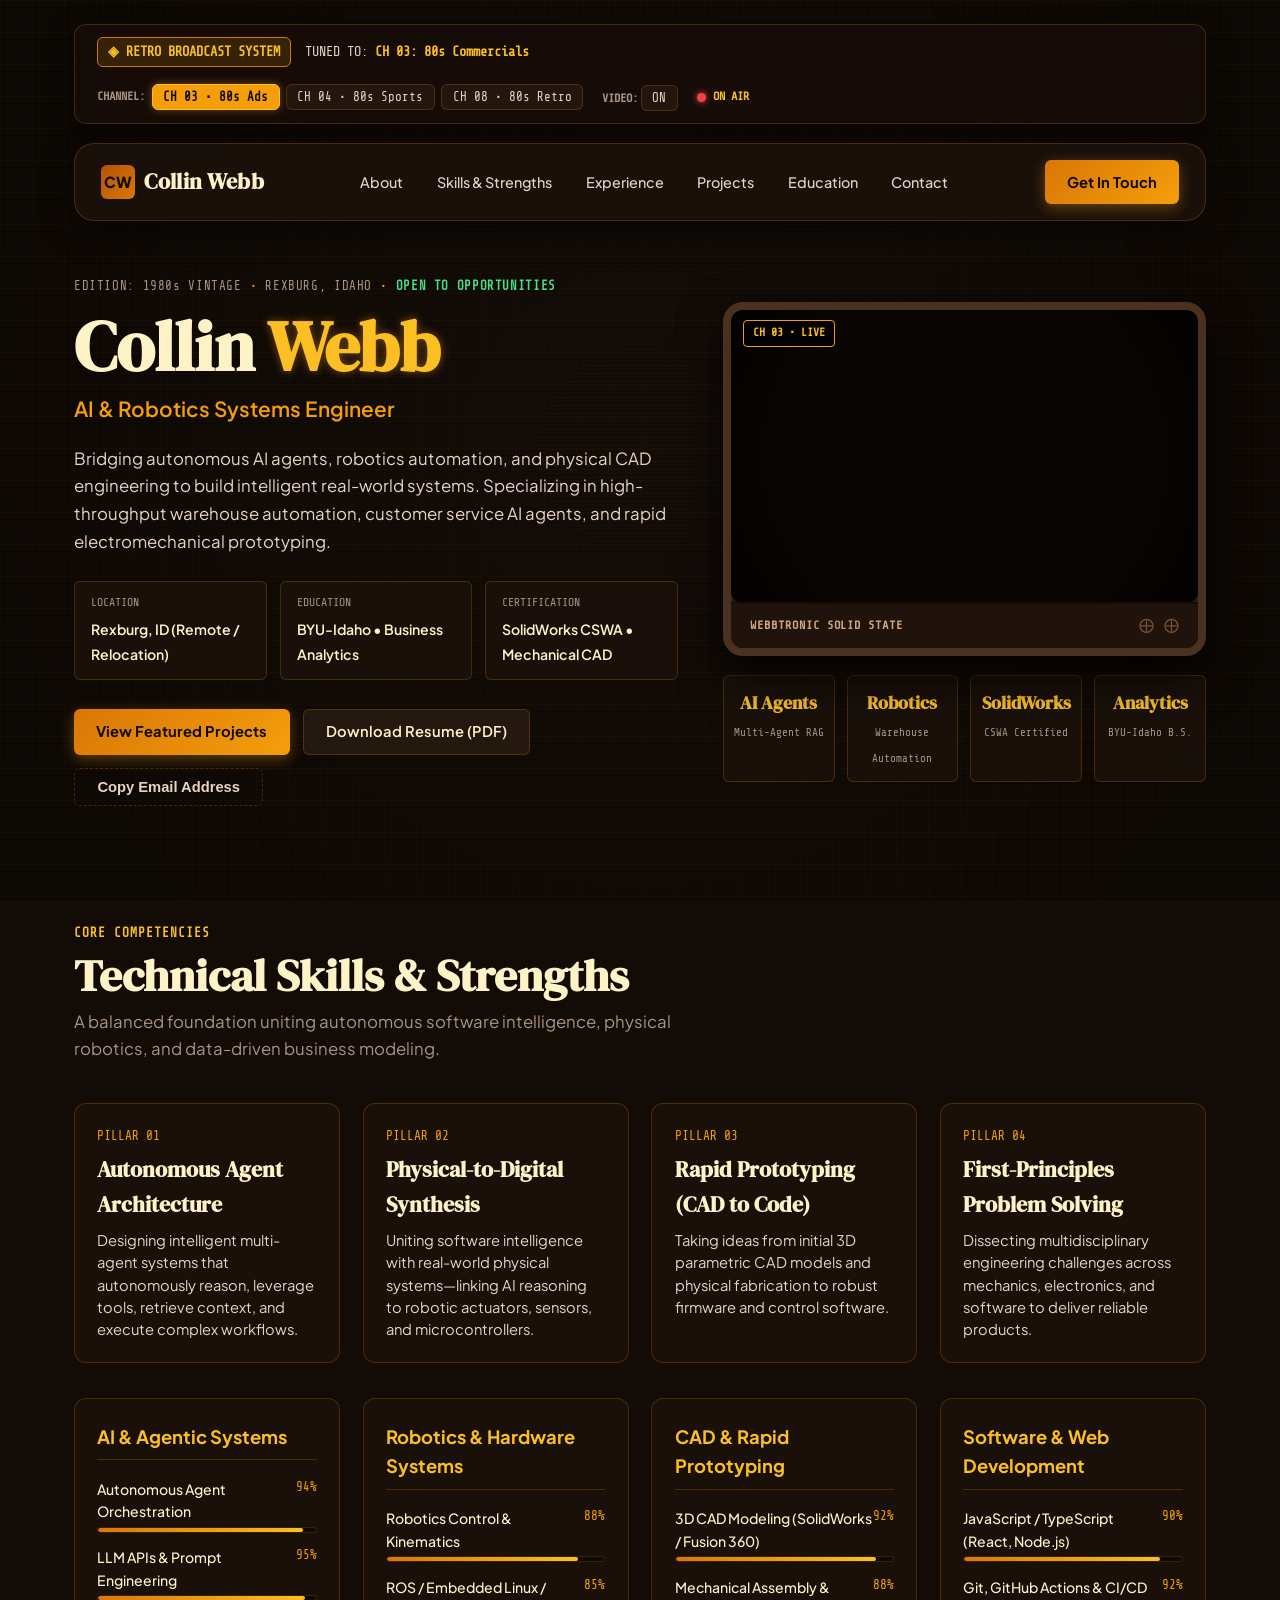
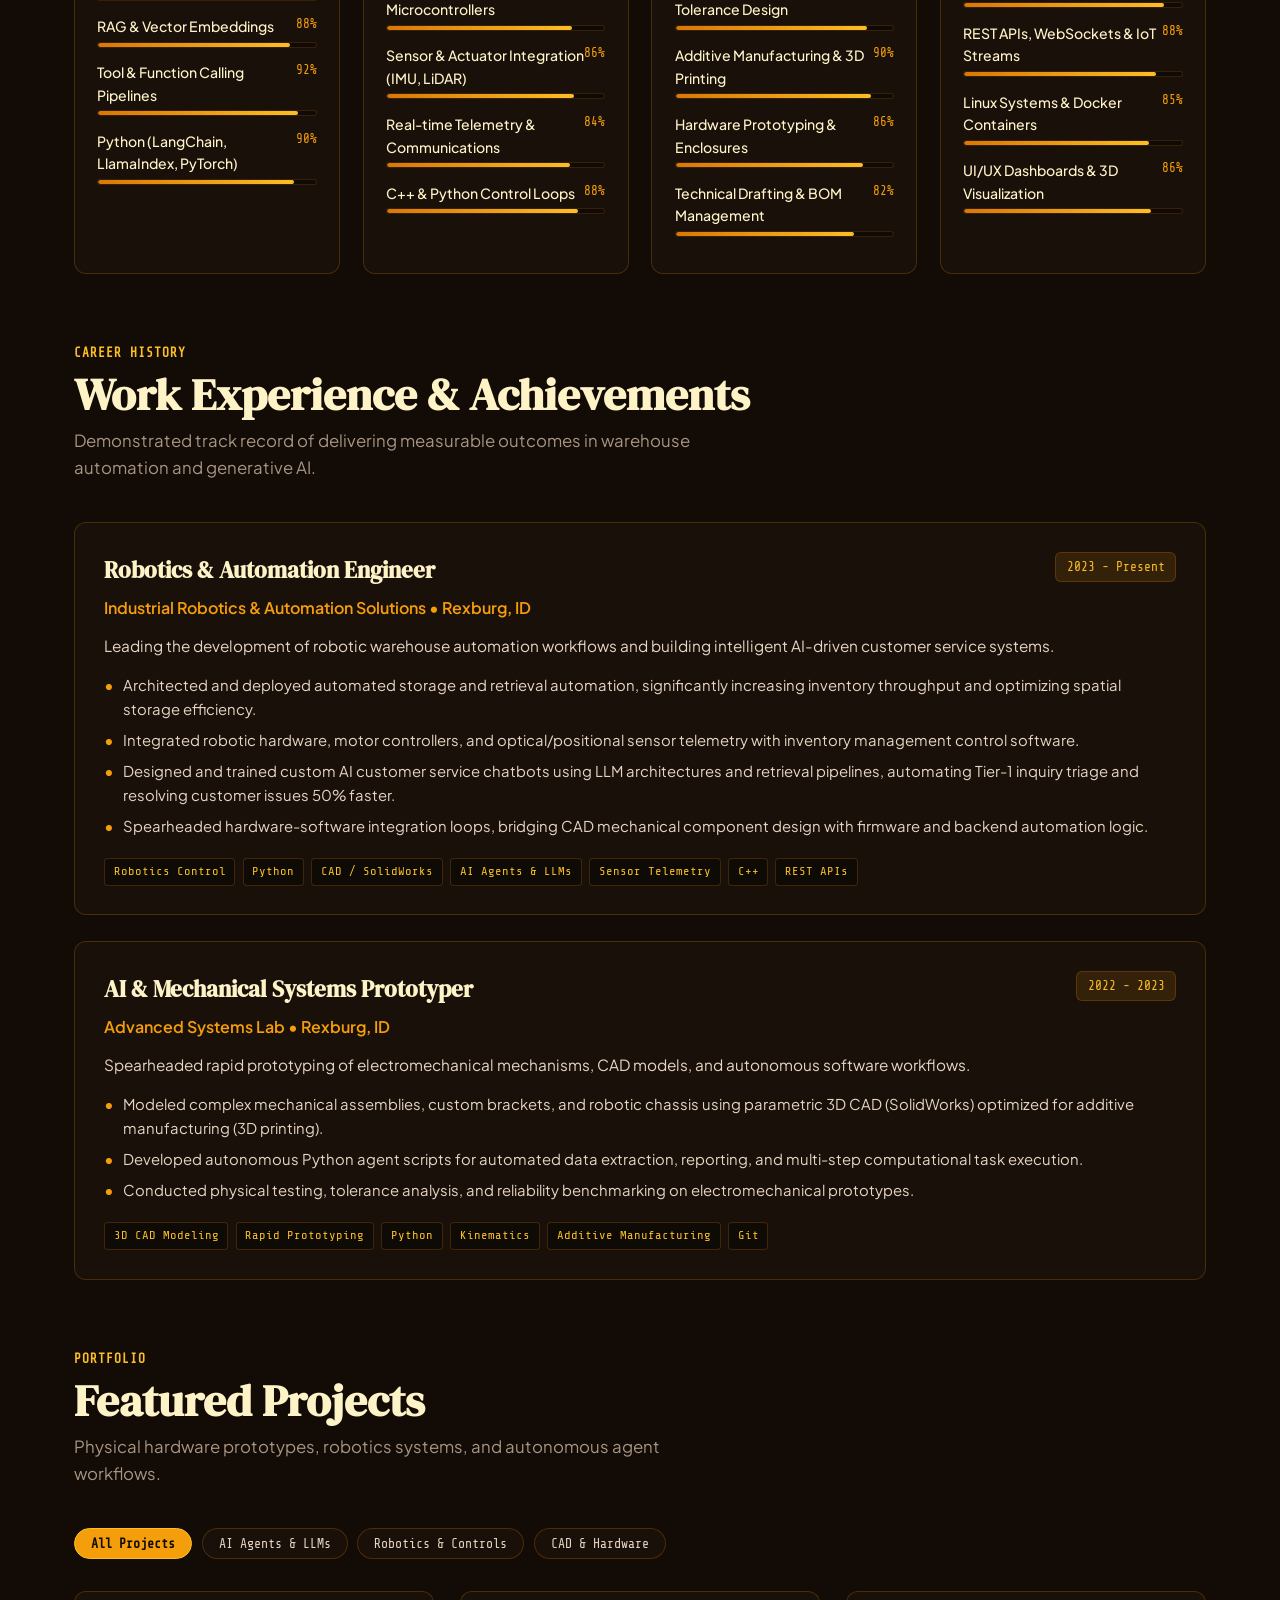
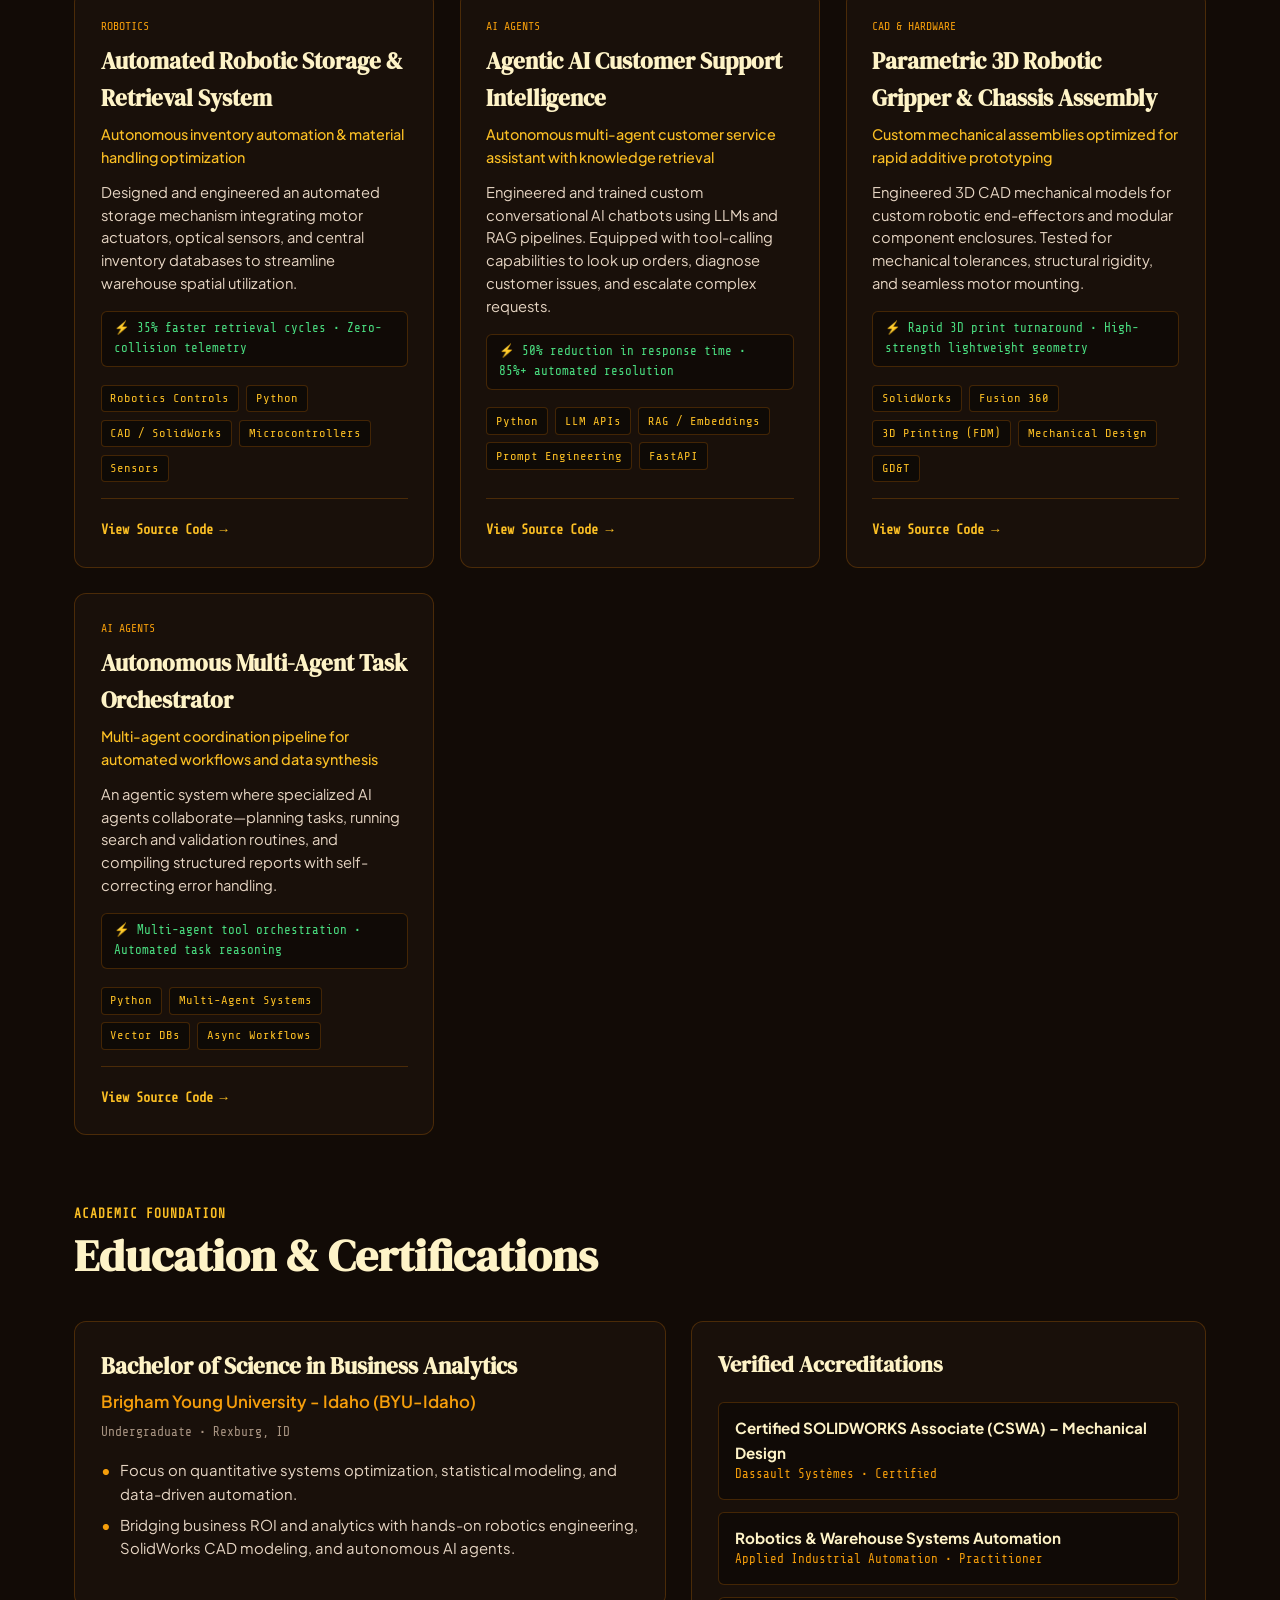
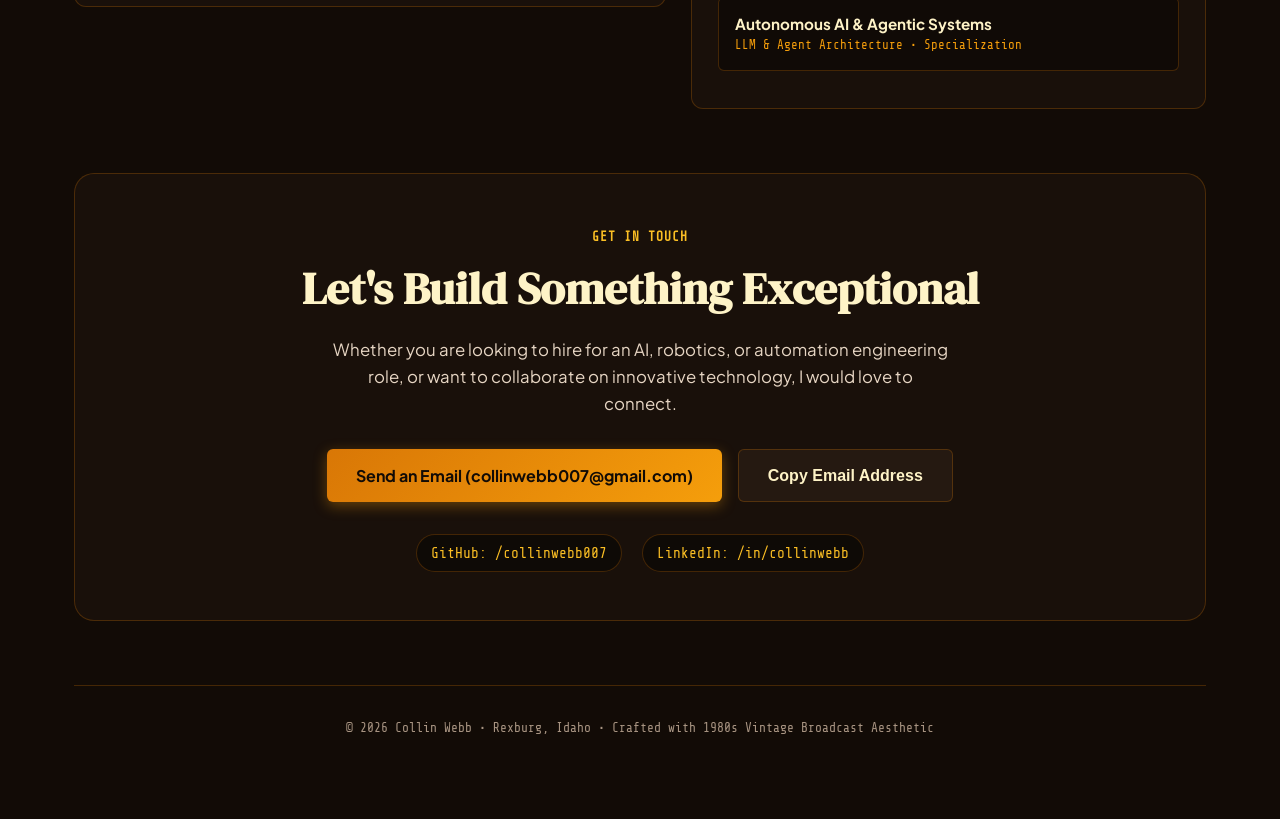
==== commit 2dac752e: "Fix video playback: bundle direct lightweight 1980s retro MP4 clips into repo (commercials, basketba" ====
--- a/index.html
+++ b/index.html
@@ -23,14 +23,9 @@
     <div class="video-overlay-tint"></div>
     <div class="crt-scanline-raster"></div>
     <div class="vhs-grain"></div>
-    <iframe 
-      id="bg-video-frame"
-      src="https://www.youtube-nocookie.com/embed/g_0F-fFjG3I?autoplay=1&mute=1&loop=1&playlist=g_0F-fFjG3I&controls=0&showinfo=0&rel=0&modestbranding=1&enablejsapi=1&playsinline=1"
-      title="Vintage 80s Broadcast"
-      frameborder="0"
-      allow="accelerometer; autoplay; clipboard-write; encrypted-media; gyroscope; picture-in-picture"
-      allowfullscreen>
-    </iframe>
+    <video id="bg-video-player" autoplay loop muted playsinline preload="auto">
+      <source id="bg-video-source" src="assets/videos/retro-commercial.mp4" type="video/mp4">
+    </video>
   </div>
 
   <!-- VINTAGE CHASSIS FRAME -->
@@ -47,14 +42,14 @@
       <div class="tv-controls">
         <div class="channel-knob-group">
           <span class="knob-label">CHANNEL:</span>
-          <button class="channel-btn active" data-channel="commercials" data-video="g_0F-fFjG3I" title="Classic 1980s Commercials">
+          <button class="channel-btn active" data-src="assets/videos/retro-commercial.mp4" data-name="CH 03: 80s Commercials" title="Classic 1980s TV Commercial">
             CH 03 • 80s Ads
           </button>
-          <button class="channel-btn" data-channel="sports" data-video="fQ88v8h1o5w" title="1980s Iconic Sports & Basketball Highlights">
+          <button class="channel-btn" data-src="assets/videos/retro-80s-basketball.mp4" data-name="CH 04: 80s Sports & Basketball" title="1980s Basketball Sports Commercial">
             CH 04 • 80s Sports
           </button>
-          <button class="channel-btn" data-channel="tech" data-video="e_40c_vM3zQ" title="Early Computing & 80s Tech Commercials">
-            CH 08 • 80s Tech
+          <button class="channel-btn" data-src="assets/videos/retro-80s-disco.mp4" data-name="CH 08: 80s Retro & Disco" title="1980s Vintage Disco & Fashion Commercial">
+            CH 08 • 80s Retro
           </button>
         </div>
 
@@ -150,14 +145,9 @@
                 <div class="mini-crt-vignette"></div>
                 <div class="tv-channel-badge" id="screen-ch-badge">CH 03 • LIVE</div>
                 
-                <iframe 
-                  id="pip-video-frame"
-                  src="https://www.youtube-nocookie.com/embed/g_0F-fFjG3I?autoplay=1&mute=1&loop=1&playlist=g_0F-fFjG3I&controls=0&showinfo=0&rel=0&modestbranding=1&enablejsapi=1&playsinline=1"
-                  title="Vintage 80s Broadcast Screen"
-                  frameborder="0"
-                  allow="accelerometer; autoplay; clipboard-write; encrypted-media; gyroscope; picture-in-picture"
-                  allowfullscreen>
-                </iframe>
+                <video id="tv-video-player" autoplay loop muted playsinline preload="auto">
+                  <source id="tv-video-source" src="assets/videos/retro-commercial.mp4" type="video/mp4">
+                </video>
               </div>
               <div class="mini-crt-controls-bar">
                 <span class="woodgrain-logo">WEBBTRONIC SOLID STATE</span>
--- a/css/style.css
+++ b/css/style.css
@@ -69,14 +69,15 @@
   opacity: 0;
 }
 
-.vintage-video-backdrop iframe {
+.vintage-video-backdrop video {
   position: absolute;
   top: 50%;
   left: 50%;
-  width: 120vw;
-  height: 120vh;
-  transform: translate(-50%, -50%) scale(1.1);
-  filter: sepia(0.65) contrast(1.15) brightness(0.4) saturate(1.2);
+  width: 100vw;
+  height: 100vh;
+  object-fit: cover;
+  transform: translate(-50%, -50%) scale(1.05);
+  filter: sepia(0.65) contrast(1.15) brightness(0.42) saturate(1.2);
   pointer-events: none;
 }
 
@@ -502,10 +503,10 @@
   border-radius: 10px;
 }
 
-.mini-crt-screen iframe {
+.mini-crt-screen video {
   width: 100%;
   height: 100%;
-  border: none;
+  object-fit: cover;
   filter: sepia(0.35) contrast(1.1) brightness(0.9);
 }
 
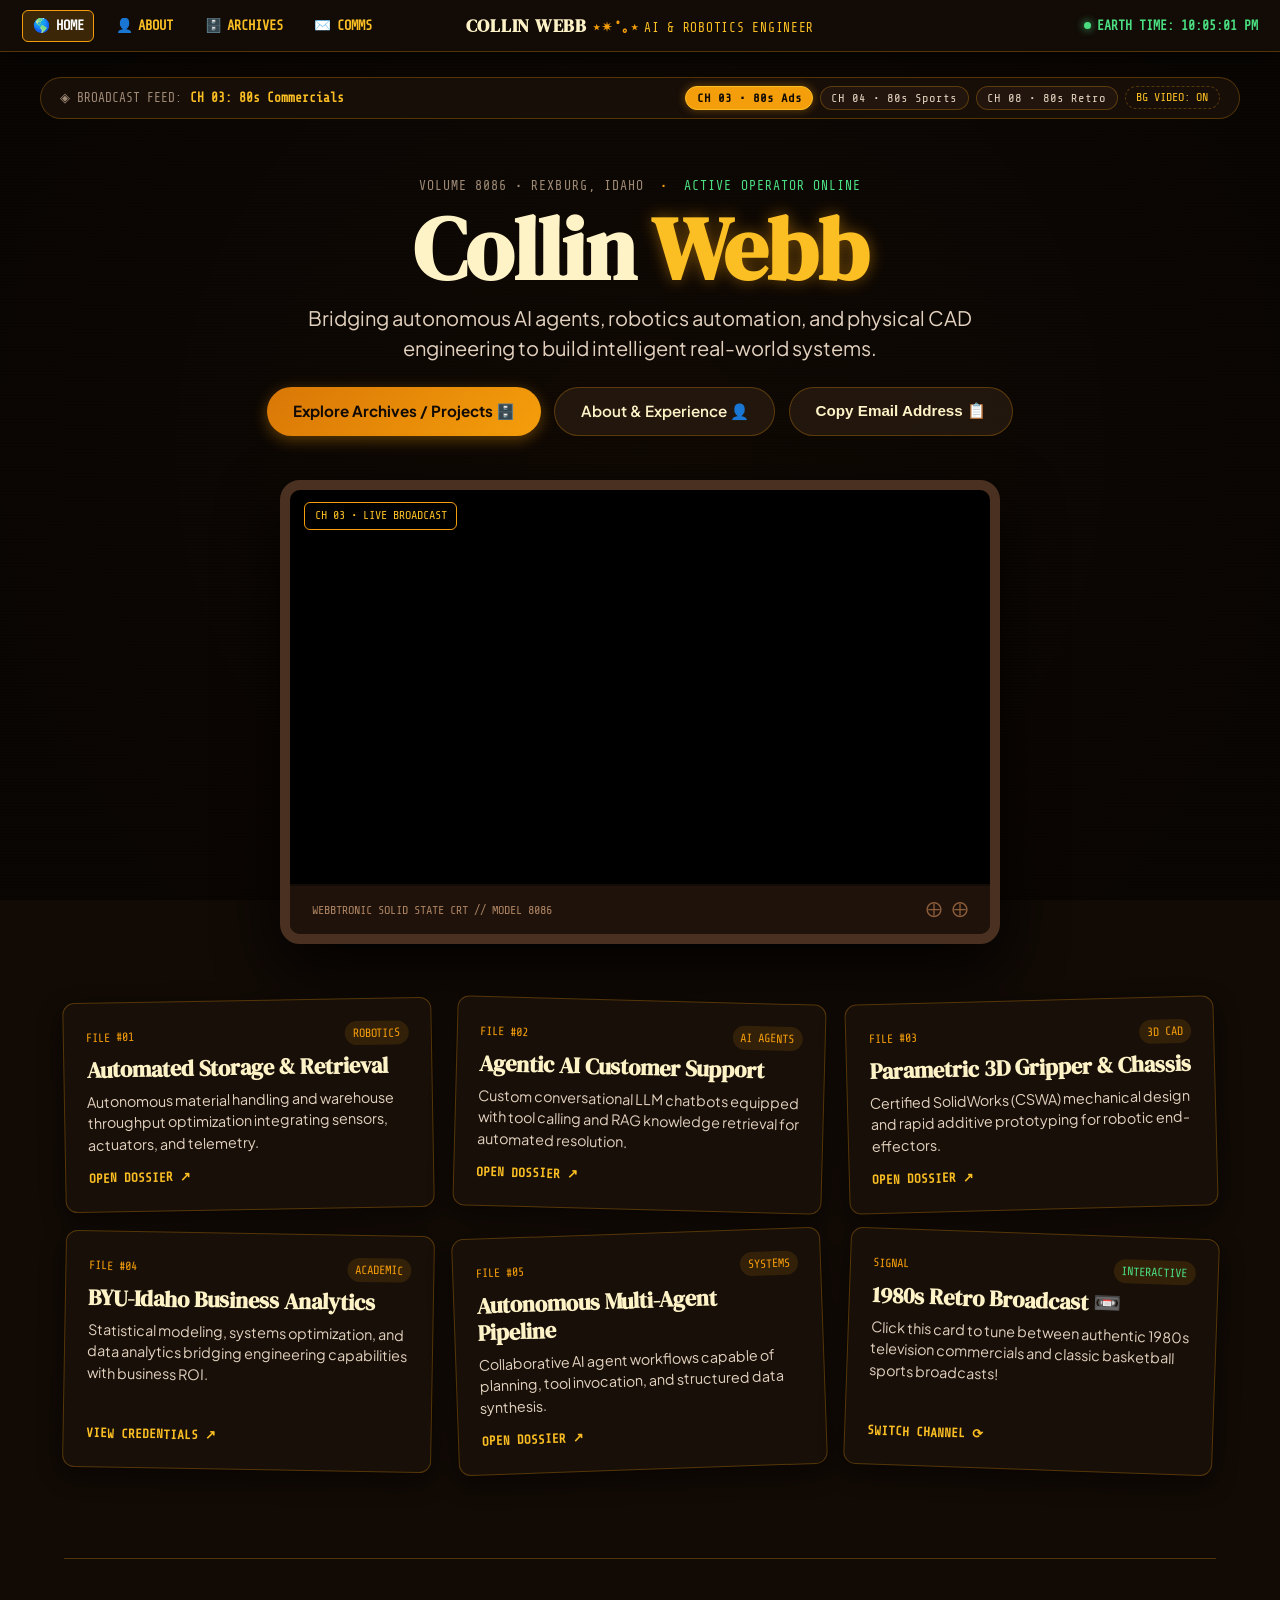
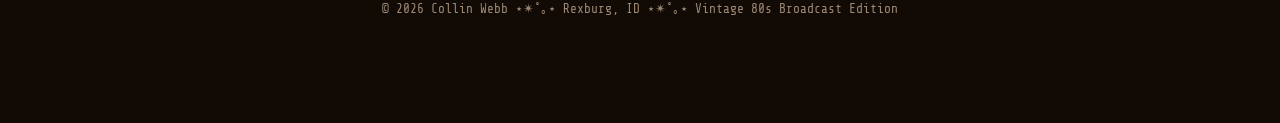
==== commit f4bd3d14: "Revamp design in the style of chloeohallaron.xyz: pinned toolbar with live Earth Time clock, quirky " ====
--- a/index.html
+++ b/index.html
@@ -3,10 +3,10 @@
 <head>
   <meta charset="UTF-8">
   <meta name="viewport" content="width=device-width, initial-scale=1.0">
-  <title>Collin Webb | AI & Robotics Systems Engineer</title>
-  <meta name="description" content="Portfolio & Resume of Collin Webb - AI & Robotics Systems Engineer, featuring an authentic 1980s vintage broadcast aesthetic with retro commercials, sports highlights, and warm amber CRT visuals.">
+  <title>Collin Webb ⋆✴︎˚｡⋆ AI & Robotics Systems Engineer</title>
+  <meta name="description" content="Portfolio of Collin Webb - AI & Robotics Systems Engineer, featuring an authentic 1980s vintage broadcast aesthetic, quirky animations, and interactive archives.">
   
-  <!-- Vintage & Modern Typography -->
+  <!-- Fonts -->
   <link rel="preconnect" href="https://fonts.googleapis.com">
   <link rel="preconnect" href="https://fonts.gstatic.com" crossorigin>
   <link href="https://fonts.googleapis.com/css2?family=DM+Serif+Display:ital@0;1&family=Plus+Jakarta+Sans:wght@400;500;600;700;800&family=Share+Tech+Mono&display=swap" rel="stylesheet">
@@ -14,276 +14,212 @@
   <!-- Stylesheet -->
   <link rel="stylesheet" href="css/style.css">
 </head>
-<body class="vintage-amber-theme">
-
-  <!-- =============================================================
-       AMBIENT 80s VINTAGE VIDEO BACKDROP (CRT BROADCAST)
+<body>
+
+  <!-- =============================================================
+       AMBIENT 80s VINTAGE VIDEO BACKDROP
        ============================================================= -->
   <div class="vintage-video-backdrop" id="video-backdrop">
     <div class="video-overlay-tint"></div>
-    <div class="crt-scanline-raster"></div>
-    <div class="vhs-grain"></div>
+    <div class="crt-scanlines"></div>
     <video id="bg-video-player" autoplay loop muted playsinline preload="auto">
       <source id="bg-video-source" src="assets/videos/retro-commercial.mp4" type="video/mp4">
     </video>
   </div>
 
-  <!-- VINTAGE CHASSIS FRAME -->
-  <div class="vintage-console-wrapper">
+  <!-- =============================================================
+       PINNED CHLOE-STYLE TOP TOOLBAR
+       ============================================================= -->
+  <header class="pinned-toolbar">
+    <div class="toolbar-grid">
+      
+      <!-- Left: Navigation Links -->
+      <div class="toolbar-left">
+        <a href="index.html" class="tool-nav-btn active">🌎 <span>HOME</span></a>
+        <a href="about.html" class="tool-nav-btn">👤 <span>ABOUT</span></a>
+        <a href="projects.html" class="tool-nav-btn">🗄️ <span>ARCHIVES</span></a>
+        <a href="contact.html" class="tool-nav-btn">✉️ <span>COMMS</span></a>
+      </div>
+
+      <!-- Center: Identity & Star Sparkles -->
+      <div class="toolbar-center">
+        <a href="index.html" class="operator-badge">
+          COLLIN WEBB <span class="sparkle">⋆✴︎˚｡⋆</span> <span class="operator-role">AI & ROBOTICS ENGINEER</span>
+        </a>
+      </div>
+
+      <!-- Right: Real-time Live Earth Clock -->
+      <div class="toolbar-right">
+        <div class="earth-time">
+          <span class="pulse-dot"></span>
+          <span>EARTH TIME:</span>
+          <strong id="earth-clock">--:--:--</strong>
+        </div>
+      </div>
+
+    </div>
+  </header>
+
+  <!-- =============================================================
+       80s TV CHANNEL CONTROLS BAR
+       ============================================================= -->
+  <div class="tv-channel-bar">
+    <div class="channel-info">
+      <span>◈ BROADCAST FEED:</span>
+      <strong id="current-channel-name">CH 03: 80s Commercials</strong>
+    </div>
+
+    <div class="channel-buttons">
+      <button class="ch-btn active" data-src="assets/videos/retro-commercial.mp4" data-name="CH 03: 80s Commercials">
+        CH 03 • 80s Ads
+      </button>
+      <button class="ch-btn" data-src="assets/videos/retro-80s-basketball.mp4" data-name="CH 04: 80s Basketball Sports">
+        CH 04 • 80s Sports
+      </button>
+      <button class="ch-btn" data-src="assets/videos/retro-80s-disco.mp4" data-name="CH 08: 80s Disco & Retro">
+        CH 08 • 80s Retro
+      </button>
+      <button id="toggle-video-bg" class="video-toggle-btn">BG VIDEO: ON</button>
+    </div>
+  </div>
+
+  <!-- =============================================================
+       PAGE CONTENT WRAPPER
+       ============================================================= -->
+  <div class="site-wrapper">
     
-    <!-- TOP MONITOR HEADER / BROADCAST BAR -->
-    <header class="broadcast-header">
-      <div class="header-left">
-        <span class="vintage-badge">◈ RETRO BROADCAST SYSTEM</span>
-        <span class="v-channel-label">TUNED TO: <strong id="current-channel-name">CH 03: 80s Commercials</strong></span>
-      </div>
-
-      <!-- VINTAGE CHANNEL SELECTOR & TV CONTROLS -->
-      <div class="tv-controls">
-        <div class="channel-knob-group">
-          <span class="knob-label">CHANNEL:</span>
-          <button class="channel-btn active" data-src="assets/videos/retro-commercial.mp4" data-name="CH 03: 80s Commercials" title="Classic 1980s TV Commercial">
-            CH 03 • 80s Ads
-          </button>
-          <button class="channel-btn" data-src="assets/videos/retro-80s-basketball.mp4" data-name="CH 04: 80s Sports & Basketball" title="1980s Basketball Sports Commercial">
-            CH 04 • 80s Sports
-          </button>
-          <button class="channel-btn" data-src="assets/videos/retro-80s-disco.mp4" data-name="CH 08: 80s Retro & Disco" title="1980s Vintage Disco & Fashion Commercial">
-            CH 08 • 80s Retro
-          </button>
-        </div>
-
-        <div class="video-opacity-control">
-          <span class="knob-label">VIDEO:</span>
-          <button id="toggle-video-bg" class="channel-btn" title="Toggle background video visibility">ON</button>
-        </div>
-
-        <div class="power-status">
-          <span class="vintage-power-led"></span>
-          <span class="power-label">ON AIR</span>
-        </div>
-      </div>
-    </header>
-
-    <!-- NAVIGATION BAR -->
-    <nav class="vintage-navbar">
-      <a href="#" class="brand-signature">
-        <span class="brand-monogram">CW</span>
-        <span class="brand-text">Collin Webb</span>
-      </a>
-
-      <ul class="nav-menu">
-        <li><a href="#about" class="nav-item active">About</a></li>
-        <li><a href="#skills" class="nav-item">Skills & Strengths</a></li>
-        <li><a href="#experience" class="nav-item">Experience</a></li>
-        <li><a href="#projects" class="nav-item">Projects</a></li>
-        <li><a href="#education" class="nav-item">Education</a></li>
-        <li><a href="#contact" class="nav-item">Contact</a></li>
-      </ul>
-
-      <div class="nav-quick-cta">
-        <a href="#contact" class="btn-vintage-primary">Get In Touch</a>
-      </div>
-    </nav>
-
-    <!-- MAIN CONTENT CONTAINER -->
-    <main class="vintage-main">
+    <section class="hero-canvas">
       
-      <!-- HERO / INTRO SECTION -->
-      <section id="about" class="vintage-section hero-section">
-        <div class="hero-split">
-          
-          <!-- Text Info -->
-          <div class="hero-text-content">
-            <div class="issue-tag">
-              <span>EDITION: 1980s VINTAGE</span>
-              <span class="dot-sep">•</span>
-              <span>REXBURG, IDAHO</span>
-              <span class="dot-sep">•</span>
-              <span class="avail-tag">OPEN TO OPPORTUNITIES</span>
-            </div>
-
-            <h1 class="hero-title">
-              Collin <span class="amber-glow">Webb</span>
-            </h1>
-
-            <p class="hero-lead-role">
-              AI & Robotics Systems Engineer
-            </p>
-
-            <p class="hero-paragraph">
-              Bridging autonomous AI agents, robotics automation, and physical CAD engineering to build intelligent real-world systems. Specializing in high-throughput warehouse automation, customer service AI agents, and rapid electromechanical prototyping.
-            </p>
-
-            <div class="hero-quick-specs">
-              <div class="spec-card">
-                <span class="spec-label">Location</span>
-                <span class="spec-value">Rexburg, ID (Remote / Relocation)</span>
-              </div>
-              <div class="spec-card">
-                <span class="spec-label">Education</span>
-                <span class="spec-value">BYU-Idaho • Business Analytics</span>
-              </div>
-              <div class="spec-card">
-                <span class="spec-label">Certification</span>
-                <span class="spec-value">SolidWorks CSWA • Mechanical CAD</span>
-              </div>
-            </div>
-
-            <div class="hero-buttons">
-              <a href="#projects" class="btn-vintage-primary">View Featured Projects</a>
-              <a id="resume-download-btn" href="#" class="btn-vintage-secondary">Download Resume (PDF)</a>
-              <button id="copy-email-btn" class="btn-vintage-outline">Copy Email Address</button>
-            </div>
-          </div>
-
-          <!-- Vintage TV Screen Visual (Picture in Picture) -->
-          <div class="hero-tv-monitor">
-            <div class="mini-crt-casing">
-              <div class="mini-crt-screen">
-                <div class="mini-crt-scanlines"></div>
-                <div class="mini-crt-vignette"></div>
-                <div class="tv-channel-badge" id="screen-ch-badge">CH 03 • LIVE</div>
-                
-                <video id="tv-video-player" autoplay loop muted playsinline preload="auto">
-                  <source id="tv-video-source" src="assets/videos/retro-commercial.mp4" type="video/mp4">
-                </video>
-              </div>
-              <div class="mini-crt-controls-bar">
-                <span class="woodgrain-logo">WEBBTRONIC SOLID STATE</span>
-                <div class="dials">
-                  <span class="dial-knob" title="VHF">⨁</span>
-                  <span class="dial-knob" title="UHF">⨁</span>
-                </div>
-              </div>
-            </div>
-
-            <!-- Stats Bar Below TV -->
-            <div class="hero-stats-row" id="stats-grid">
-              <div class="stat-box">
-                <span class="stat-num">AI Agents</span>
-                <span class="stat-name">Multi-Agent RAG</span>
-              </div>
-              <div class="stat-box">
-                <span class="stat-num">Robotics</span>
-                <span class="stat-name">Warehouse Automation</span>
-              </div>
-              <div class="stat-box">
-                <span class="stat-num">SolidWorks</span>
-                <span class="stat-name">CSWA Certified</span>
-              </div>
-              <div class="stat-box">
-                <span class="stat-num">Analytics</span>
-                <span class="stat-name">BYU-Idaho B.S.</span>
-              </div>
-            </div>
-          </div>
-
-        </div>
-      </section>
-
-      <!-- SKILLS & STRENGTHS SECTION -->
-      <section id="skills" class="vintage-section">
-        <div class="section-title-wrap">
-          <span class="section-kicker">Core Competencies</span>
-          <h2 class="section-heading">Technical Skills & Strengths</h2>
-          <p class="section-subheading">
-            A balanced foundation uniting autonomous software intelligence, physical robotics, and data-driven business modeling.
-          </p>
-        </div>
-
-        <!-- 4 Core Pillars -->
-        <div class="pillars-grid" id="strengths-grid"></div>
-
-        <!-- Technical Categories & Meters -->
-        <div class="skills-category-grid" id="skills-categories-grid"></div>
-      </section>
-
-      <!-- WORK EXPERIENCE SECTION -->
-      <section id="experience" class="vintage-section">
-        <div class="section-title-wrap">
-          <span class="section-kicker">Career History</span>
-          <h2 class="section-heading">Work Experience & Achievements</h2>
-          <p class="section-subheading">
-            Demonstrated track record of delivering measurable outcomes in warehouse automation and generative AI.
-          </p>
-        </div>
-
-        <div class="experience-timeline" id="experience-timeline"></div>
-      </section>
-
-      <!-- FEATURED PROJECTS SECTION -->
-      <section id="projects" class="vintage-section">
-        <div class="section-title-wrap">
-          <span class="section-kicker">Portfolio</span>
-          <h2 class="section-heading">Featured Projects</h2>
-          <p class="section-subheading">
-            Physical hardware prototypes, robotics systems, and autonomous agent workflows.
-          </p>
-        </div>
-
-        <!-- Filter tabs -->
-        <div class="filter-tab-bar">
-          <button class="filter-pill active" data-filter="all">All Projects</button>
-          <button class="filter-pill" data-filter="aiagents">AI Agents & LLMs</button>
-          <button class="filter-pill" data-filter="robotics">Robotics & Controls</button>
-          <button class="filter-pill" data-filter="caddesign">CAD & Hardware</button>
-        </div>
-
-        <!-- Projects Grid -->
-        <div class="projects-display-grid" id="projects-grid"></div>
-      </section>
-
-      <!-- EDUCATION & CERTIFICATIONS -->
-      <section id="education" class="vintage-section">
-        <div class="section-title-wrap">
-          <span class="section-kicker">Academic Foundation</span>
-          <h2 class="section-heading">Education & Certifications</h2>
-        </div>
-
-        <div class="education-grid">
-          <div id="education-content"></div>
-          <div id="certs-content"></div>
-        </div>
-      </section>
-
-      <!-- CONTACT SECTION -->
-      <section id="contact" class="vintage-section contact-section">
-        <div class="contact-card">
-          <span class="section-kicker">Get In Touch</span>
-          <h2 class="contact-card-title">Let's Build Something Exceptional</h2>
-          <p class="contact-card-desc">
-            Whether you are looking to hire for an AI, robotics, or automation engineering role, or want to collaborate on innovative technology, I would love to connect.
-          </p>
-
-          <div class="contact-btn-group">
-            <a id="mailto-link" href="mailto:collinwebb007@gmail.com" class="btn-vintage-primary btn-large">
-              Send an Email (collinwebb007@gmail.com)
-            </a>
-            <button id="copy-email-btn-footer" class="btn-vintage-secondary btn-large">
-              Copy Email Address
-            </button>
-          </div>
-
-          <div class="social-links-row">
-            <a id="contact-github" href="https://github.com/collinwebb007" target="_blank" rel="noopener noreferrer" class="social-pill">
-              GitHub: /collinwebb007
-            </a>
-            <a id="contact-linkedin" href="https://www.linkedin.com/in/collinwebb/" target="_blank" rel="noopener noreferrer" class="social-pill">
-              LinkedIn: /in/collinwebb
-            </a>
-          </div>
-        </div>
-      </section>
-
-    </main>
+      <!-- Masthead -->
+      <div class="masthead">
+        <div class="masthead-edition">
+          <span>VOLUME 8086 • REXBURG, IDAHO</span>
+          <span style="color:var(--amber-primary);margin:0 0.5rem;">•</span>
+          <span style="color:var(--retro-green);">ACTIVE OPERATOR ONLINE</span>
+        </div>
+        <h1 class="main-title">
+          Collin <span class="amber">Webb</span>
+        </h1>
+        <p class="hero-tagline">
+          Bridging autonomous AI agents, robotics automation, and physical CAD engineering to build intelligent real-world systems.
+        </p>
+
+        <div class="hero-actions">
+          <a href="projects.html" class="btn-quirky">Explore Archives / Projects 🗄️</a>
+          <a href="about.html" class="btn-quirky-sec">About & Experience 👤</a>
+          <button id="copy-email-btn" class="btn-quirky-sec">Copy Email Address 📋</button>
+        </div>
+      </div>
+
+      <!-- Mini CRT TV Monitor Visual -->
+      <div class="hero-tv-container">
+        <div class="hero-tv-screen">
+          <div class="crt-scanlines"></div>
+          <div class="screen-badge" id="screen-ch-badge">CH 03 • LIVE BROADCAST</div>
+          <video id="tv-video-player" autoplay loop muted playsinline preload="auto">
+            <source src="assets/videos/retro-commercial.mp4" type="video/mp4">
+          </video>
+        </div>
+        <div class="tv-bottom-chassis">
+          <span>WEBBTRONIC SOLID STATE CRT // MODEL 8086</span>
+          <div class="tv-dials">
+            <span>⨁</span>
+            <span>⨁</span>
+          </div>
+        </div>
+      </div>
+
+      <!-- CHLOE-STYLE QUIRKY FLOATING PROJECT BADGES -->
+      <div class="quirky-stickers-zone">
+        
+        <!-- Badge 1: Warehouse Robotics -->
+        <a href="projects.html#project-1" class="quirky-badge-card" style="transform: rotate(-1deg);">
+          <div class="badge-topline">
+            <span>FILE #01</span>
+            <span class="badge-tag">ROBOTICS</span>
+          </div>
+          <h3 class="badge-title">Automated Storage & Retrieval</h3>
+          <p class="badge-desc">
+            Autonomous material handling and warehouse throughput optimization integrating sensors, actuators, and telemetry.
+          </p>
+          <span class="badge-arrow">OPEN DOSSIER ↗</span>
+        </a>
+
+        <!-- Badge 2: AI Agents -->
+        <a href="projects.html#project-2" class="quirky-badge-card" style="transform: rotate(1.5deg);">
+          <div class="badge-topline">
+            <span>FILE #02</span>
+            <span class="badge-tag">AI AGENTS</span>
+          </div>
+          <h3 class="badge-title">Agentic AI Customer Support</h3>
+          <p class="badge-desc">
+            Custom conversational LLM chatbots equipped with tool calling and RAG knowledge retrieval for automated resolution.
+          </p>
+          <span class="badge-arrow">OPEN DOSSIER ↗</span>
+        </a>
+
+        <!-- Badge 3: SolidWorks CAD -->
+        <a href="projects.html#project-3" class="quirky-badge-card" style="transform: rotate(-1.5deg);">
+          <div class="badge-topline">
+            <span>FILE #03</span>
+            <span class="badge-tag">3D CAD</span>
+          </div>
+          <h3 class="badge-title">Parametric 3D Gripper & Chassis</h3>
+          <p class="badge-desc">
+            Certified SolidWorks (CSWA) mechanical design and rapid additive prototyping for robotic end-effectors.
+          </p>
+          <span class="badge-arrow">OPEN DOSSIER ↗</span>
+        </a>
+
+        <!-- Badge 4: BYU-Idaho Business Analytics -->
+        <a href="about.html#education" class="quirky-badge-card" style="transform: rotate(1deg);">
+          <div class="badge-topline">
+            <span>FILE #04</span>
+            <span class="badge-tag">ACADEMIC</span>
+          </div>
+          <h3 class="badge-title">BYU-Idaho Business Analytics</h3>
+          <p class="badge-desc">
+            Statistical modeling, systems optimization, and data analytics bridging engineering capabilities with business ROI.
+          </p>
+          <span class="badge-arrow">VIEW CREDENTIALS ↗</span>
+        </a>
+
+        <!-- Badge 5: Multi-Agent Orchestration -->
+        <a href="projects.html#project-4" class="quirky-badge-card" style="transform: rotate(-2deg);">
+          <div class="badge-topline">
+            <span>FILE #05</span>
+            <span class="badge-tag">SYSTEMS</span>
+          </div>
+          <h3 class="badge-title">Autonomous Multi-Agent Pipeline</h3>
+          <p class="badge-desc">
+            Collaborative AI agent workflows capable of planning, tool invocation, and structured data synthesis.
+          </p>
+          <span class="badge-arrow">OPEN DOSSIER ↗</span>
+        </a>
+
+        <!-- Badge 6: Vintage Broadcast Tuner (Quirky Easter Egg) -->
+        <div class="quirky-badge-card" id="random-channel-card" style="cursor: pointer; transform: rotate(2deg);">
+          <div class="badge-topline">
+            <span>SIGNAL</span>
+            <span class="badge-tag" style="color:var(--retro-green);">INTERACTIVE</span>
+          </div>
+          <h3 class="badge-title">1980s Retro Broadcast 📼</h3>
+          <p class="badge-desc">
+            Click this card to tune between authentic 1980s television commercials and classic basketball sports broadcasts!
+          </p>
+          <span class="badge-arrow">SWITCH CHANNEL ⟳</span>
+        </div>
+
+      </div>
+
+    </section>
 
     <!-- FOOTER -->
-    <footer class="vintage-footer">
-      <p>© <span id="footer-year">2026</span> Collin Webb • Rexburg, Idaho • Crafted with 1980s Vintage Broadcast Aesthetic</p>
+    <footer class="retro-footer">
+      <p>© <span id="footer-year">2026</span> Collin Webb ⋆✴︎˚｡⋆ Rexburg, ID ⋆✴︎˚｡⋆ Vintage 80s Broadcast Edition</p>
     </footer>
 
-  </div> <!-- /vintage-console-wrapper -->
+  </div>
 
   <!-- Toast Alert -->
   <div id="toast" class="vintage-toast"></div>
--- a/css/style.css
+++ b/css/style.css
@@ -1,32 +1,34 @@
 /* ===================================================================
-   VINTAGE 1980s BROADCAST & CRT THEME
-   Warm Vintage Walnut & Amber Palette with Ambient Retro 80s Visuals
+   COLLIN WEBB • VINTAGE 80s x CHLOE O'HALLARON STYLE REVAMP
+   Quirky art-directed layout, floating badges, pinned toolbar,
+   live Earth Time clock, ambient 80s video, warm walnut & amber palette.
    =================================================================== */
 
 :root {
-  /* Rich Vintage Brown Palette */
-  --bg-deep: #120b06;
-  --bg-surface: rgba(28, 18, 12, 0.84);
-  --bg-surface-hover: rgba(38, 25, 17, 0.95);
-  --border-vintage: rgba(217, 119, 6, 0.26);
-  --border-bright: #d97706;
+  /* Vintage Brown & Warm Phosphor Palette */
+  --bg-deep: #110a05;
+  --bg-panel: rgba(26, 17, 10, 0.88);
+  --bg-panel-hover: rgba(38, 25, 15, 0.96);
+  --border-warm: rgba(245, 158, 11, 0.28);
+  --border-bright: #f59e0b;
   
-  /* Vintage Amber & Cream Text */
   --text-cream: #fef3c7;
-  --text-parchment: #e6d5c3;
-  --text-muted: #a89482;
+  --text-parchment: #e2d1be;
+  --text-dim: #9e8975;
+  
   --amber-primary: #f59e0b;
   --amber-bright: #fbbf24;
-  --amber-glow: 0 0 10px rgba(245, 158, 11, 0.45);
-
+  --retro-green: #4ade80;
+  
   /* Fonts */
+  --font-mono: 'Share Tech Mono', ui-monospace, monospace;
   --font-serif: 'DM Serif Display', Georgia, serif;
   --font-sans: 'Plus Jakarta Sans', -apple-system, sans-serif;
-  --font-mono: 'Share Tech Mono', monospace;
-
+  
   --radius-sm: 6px;
   --radius-md: 12px;
   --radius-lg: 20px;
+  --radius-pill: 9999px;
 }
 
 *, *::before, *::after {
@@ -62,7 +64,7 @@
   z-index: 0;
   pointer-events: none;
   overflow: hidden;
-  transition: opacity 0.5s ease;
+  transition: opacity 0.4s ease;
 }
 
 .vintage-video-backdrop.hidden-bg {
@@ -77,8 +79,7 @@
   height: 100vh;
   object-fit: cover;
   transform: translate(-50%, -50%) scale(1.05);
-  filter: sepia(0.65) contrast(1.15) brightness(0.42) saturate(1.2);
-  pointer-events: none;
+  filter: sepia(0.65) contrast(1.15) brightness(0.38) saturate(1.2);
 }
 
 .video-overlay-tint {
@@ -87,11 +88,11 @@
   left: 0;
   width: 100%;
   height: 100%;
-  background: radial-gradient(circle at center, rgba(22, 14, 9, 0.8) 0%, rgba(14, 9, 5, 0.94) 85%);
+  background: radial-gradient(circle at center, rgba(17, 10, 5, 0.8) 0%, rgba(10, 6, 3, 0.95) 85%);
   z-index: 1;
 }
 
-.crt-scanline-raster {
+.crt-scanlines {
   position: absolute;
   top: 0;
   left: 0;
@@ -99,711 +100,546 @@
   height: 100%;
   background: repeating-linear-gradient(
     rgba(0, 0, 0, 0) 0px,
-    rgba(0, 0, 0, 0) 3px,
-    rgba(0, 0, 0, 0.35) 4px
+    rgba(0, 0, 0, 0) 2px,
+    rgba(0, 0, 0, 0.35) 3px
   );
   z-index: 2;
   pointer-events: none;
 }
 
-.vhs-grain {
-  position: absolute;
+/* =============================================================
+   PINNED CHLOE-STYLE TOP TOOLBAR
+   ============================================================= */
+.pinned-toolbar {
+  position: fixed;
   top: 0;
   left: 0;
-  width: 100%;
-  height: 100%;
-  background-image: 
-    linear-gradient(to right, rgba(245, 158, 11, 0.02) 1px, transparent 1px),
-    linear-gradient(to bottom, rgba(245, 158, 11, 0.02) 1px, transparent 1px);
-  background-size: 32px 32px;
-  z-index: 3;
-}
-
-/* =============================================================
-   VINTAGE CONSOLE WRAPPER
-   ============================================================= */
-.vintage-console-wrapper {
+  right: 0;
+  z-index: 1000;
+  background: rgba(20, 12, 7, 0.94);
+  backdrop-filter: blur(14px);
+  -webkit-backdrop-filter: blur(14px);
+  border-bottom: 1px solid var(--border-warm);
+  padding: 0.6rem 1.4rem;
+  box-shadow: 0 4px 20px rgba(0, 0, 0, 0.7);
+}
+
+.toolbar-grid {
+  max-width: 1400px;
+  margin: 0 auto;
+  display: grid;
+  grid-template-columns: 1fr auto 1fr;
+  align-items: center;
+  gap: 1rem;
+}
+
+.toolbar-left {
+  display: flex;
+  align-items: center;
+  gap: 0.75rem;
+  font-family: var(--font-mono);
+  font-size: 0.86rem;
+}
+
+.tool-nav-btn {
+  color: var(--amber-bright);
+  text-decoration: none;
+  padding: 0.25rem 0.6rem;
+  border-radius: var(--radius-sm);
+  transition: all 0.2s ease;
+  display: inline-flex;
+  align-items: center;
+  gap: 0.35rem;
+  font-weight: 600;
+}
+
+.tool-nav-btn:hover,
+.tool-nav-btn.active {
+  background: rgba(245, 158, 11, 0.18);
+  color: #fff;
+  border: 1px solid var(--border-bright);
+}
+
+.toolbar-center {
+  text-align: center;
+  font-family: var(--font-serif);
+  font-size: 1.15rem;
+  letter-spacing: 0.04em;
+  white-space: nowrap;
+}
+
+.operator-badge {
+  color: var(--text-cream);
+  text-decoration: none;
+  font-weight: 700;
+}
+
+.sparkle {
+  color: var(--amber-primary);
+  font-family: var(--font-mono);
+  font-size: 0.85rem;
+}
+
+.operator-role {
+  color: var(--amber-bright);
+  font-family: var(--font-mono);
+  font-size: 0.8rem;
+  font-weight: 500;
+}
+
+.toolbar-right {
+  display: flex;
+  align-items: center;
+  justify-content: flex-end;
+  gap: 1rem;
+  font-family: var(--font-mono);
+  font-size: 0.82rem;
+}
+
+.earth-time {
+  color: var(--retro-green);
+  display: flex;
+  align-items: center;
+  gap: 0.4rem;
+  font-weight: bold;
+}
+
+.pulse-dot {
+  width: 7px;
+  height: 7px;
+  border-radius: 50%;
+  background: var(--retro-green);
+  box-shadow: 0 0 8px var(--retro-green);
+  animation: pulse 1.8s infinite;
+}
+
+@keyframes pulse {
+  0%, 100% { opacity: 0.7; }
+  50% { opacity: 1; transform: scale(1.15); }
+}
+
+/* =============================================================
+   SUB-BAR: 80s TV CHANNELS
+   ============================================================= */
+.tv-channel-bar {
+  max-width: 1200px;
+  margin: 4.8rem auto 1.5rem auto;
+  padding: 0.5rem 1.2rem;
+  background: var(--bg-panel);
+  border: 1px solid var(--border-warm);
+  border-radius: var(--radius-pill);
+  display: flex;
+  align-items: center;
+  justify-content: space-between;
+  flex-wrap: wrap;
+  gap: 0.8rem;
+  backdrop-filter: blur(12px);
   position: relative;
   z-index: 10;
-  max-width: 1180px;
-  margin: 1.5rem auto 3rem auto;
-  padding: 0 1.5rem;
-}
-
-/* Broadcast Header Bar */
-.broadcast-header {
-  display: flex;
-  justify-content: space-between;
-  align-items: center;
-  flex-wrap: wrap;
-  gap: 1rem;
-  background: rgba(22, 14, 9, 0.92);
-  border: 1px solid var(--border-vintage);
-  border-radius: var(--radius-md);
-  padding: 0.75rem 1.4rem;
-  margin-bottom: 1.2rem;
-  backdrop-filter: blur(16px);
-  box-shadow: 0 8px 24px rgba(0, 0, 0, 0.6);
-}
-
-.header-left {
-  display: flex;
-  align-items: center;
-  gap: 0.9rem;
-  font-family: var(--font-mono);
-  font-size: 0.85rem;
-}
-
-.vintage-badge {
-  background: rgba(245, 158, 11, 0.15);
-  border: 1px solid var(--border-bright);
-  color: var(--amber-bright);
-  padding: 0.2rem 0.6rem;
-  border-radius: var(--radius-sm);
-  font-weight: bold;
-}
-
-.v-channel-label {
+}
+
+.channel-info {
+  font-family: var(--font-mono);
+  font-size: 0.8rem;
+  color: var(--text-dim);
+  display: flex;
+  align-items: center;
+  gap: 0.5rem;
+}
+
+.channel-info strong {
+  color: var(--amber-bright);
+}
+
+.channel-buttons {
+  display: flex;
+  align-items: center;
+  gap: 0.45rem;
+}
+
+.ch-btn {
+  background: rgba(38, 25, 16, 0.75);
+  border: 1px solid var(--border-warm);
   color: var(--text-parchment);
-}
-
-.v-channel-label strong {
-  color: var(--amber-bright);
-}
-
-.tv-controls {
-  display: flex;
-  align-items: center;
-  gap: 1.2rem;
-  flex-wrap: wrap;
-}
-
-.channel-knob-group {
-  display: flex;
-  align-items: center;
-  gap: 0.4rem;
-}
-
-.knob-label {
-  font-family: var(--font-mono);
-  font-size: 0.75rem;
-  color: var(--text-muted);
-  font-weight: bold;
-}
-
-.channel-btn {
-  background: rgba(38, 25, 17, 0.8);
-  border: 1px solid var(--border-vintage);
-  color: var(--text-parchment);
-  font-family: var(--font-mono);
-  font-size: 0.78rem;
-  padding: 0.3rem 0.65rem;
-  border-radius: var(--radius-sm);
+  font-family: var(--font-mono);
+  font-size: 0.76rem;
+  padding: 0.25rem 0.65rem;
+  border-radius: var(--radius-pill);
   cursor: pointer;
   transition: all 0.2s ease;
 }
 
-.channel-btn:hover,
-.channel-btn.active {
+.ch-btn:hover,
+.ch-btn.active {
   background: var(--amber-primary);
   border-color: var(--amber-bright);
-  color: #120b06;
+  color: #110a05;
   font-weight: bold;
-  box-shadow: 0 0 8px rgba(245, 158, 11, 0.4);
-}
-
-.power-status {
-  display: flex;
-  align-items: center;
-  gap: 0.45rem;
+  box-shadow: 0 0 10px rgba(245, 158, 11, 0.4);
+}
+
+.video-toggle-btn {
+  background: transparent;
+  border: 1px dashed var(--border-warm);
+  color: var(--amber-bright);
+  font-family: var(--font-mono);
+  font-size: 0.74rem;
+  padding: 0.25rem 0.65rem;
+  border-radius: var(--radius-pill);
+  cursor: pointer;
+}
+
+/* =============================================================
+   PAGE CONTENT WRAPPER
+   ============================================================= */
+.site-wrapper {
+  position: relative;
+  z-index: 10;
+  max-width: 1200px;
+  margin: 0 auto;
+  padding: 0 1.5rem 4rem 1.5rem;
+}
+
+/* =============================================================
+   CHLOE-STYLE QUIRKY FLOATING STICKERS (HERO)
+   ============================================================= */
+.hero-canvas {
+  padding: 2rem 0 3.5rem 0;
+  position: relative;
+}
+
+.masthead {
+  text-align: center;
+  margin-bottom: 2.8rem;
+}
+
+.masthead-edition {
+  font-family: var(--font-mono);
+  font-size: 0.82rem;
+  color: var(--text-dim);
+  letter-spacing: 0.08em;
+  margin-bottom: 0.6rem;
+}
+
+.main-title {
+  font-family: var(--font-serif);
+  font-size: clamp(3.2rem, 7vw, 5.5rem);
+  font-weight: 700;
+  line-height: 1;
+  color: var(--text-cream);
+  margin-bottom: 0.6rem;
+  letter-spacing: -0.01em;
+}
+
+.main-title .amber {
+  color: var(--amber-bright);
+  text-shadow: 0 0 16px rgba(245, 158, 11, 0.45);
+}
+
+.hero-tagline {
+  font-size: 1.25rem;
+  color: var(--text-parchment);
+  max-width: 680px;
+  margin: 0 auto 1.5rem auto;
+  line-height: 1.5;
+}
+
+.hero-actions {
+  display: flex;
+  justify-content: center;
+  flex-wrap: wrap;
+  gap: 0.85rem;
+}
+
+/* Quirky Floating Stickers Grid */
+.quirky-stickers-zone {
+  display: grid;
+  grid-template-columns: repeat(auto-fit, minmax(280px, 1fr));
+  gap: 1.4rem;
+  margin: 3.5rem 0 2rem 0;
+}
+
+.quirky-badge-card {
+  background: var(--bg-panel);
+  border: 1px solid var(--border-warm);
+  border-radius: var(--radius-md);
+  padding: 1.4rem;
+  text-decoration: none;
+  color: inherit;
+  display: flex;
+  flex-direction: column;
+  transition: all 0.3s cubic-bezier(0.34, 1.56, 0.64, 1);
+  box-shadow: 0 8px 24px rgba(0, 0, 0, 0.45);
+  position: relative;
+  overflow: hidden;
+}
+
+.quirky-badge-card:hover {
+  transform: translateY(-8px) rotate(1deg) scale(1.02);
+  border-color: var(--amber-primary);
+  background: var(--bg-panel-hover);
+  box-shadow: 0 15px 35px rgba(0, 0, 0, 0.6), 0 0 15px rgba(245, 158, 11, 0.25);
+}
+
+.badge-topline {
+  display: flex;
+  justify-content: space-between;
+  align-items: center;
   font-family: var(--font-mono);
   font-size: 0.75rem;
+  color: var(--amber-primary);
+  margin-bottom: 0.5rem;
+}
+
+.badge-tag {
+  background: rgba(245, 158, 11, 0.12);
+  padding: 0.15rem 0.5rem;
+  border-radius: var(--radius-pill);
+}
+
+.badge-title {
+  font-family: var(--font-serif);
+  font-size: 1.4rem;
+  color: var(--text-cream);
+  line-height: 1.2;
+  margin-bottom: 0.4rem;
+}
+
+.badge-desc {
+  font-size: 0.9rem;
+  color: var(--text-parchment);
+  line-height: 1.5;
+  margin-bottom: 0.8rem;
+}
+
+.badge-arrow {
+  margin-top: auto;
+  font-family: var(--font-mono);
+  font-size: 0.8rem;
   color: var(--amber-bright);
   font-weight: bold;
 }
 
-.vintage-power-led {
-  width: 9px;
-  height: 9px;
-  border-radius: 50%;
-  background: #ef4444;
-  box-shadow: 0 0 6px #ef4444;
-  animation: pulseLed 2s infinite ease-in-out;
-}
-
-@keyframes pulseLed {
-  0%, 100% { opacity: 0.8; }
-  50% { opacity: 1; transform: scale(1.1); }
-}
-
-/* =============================================================
-   NAVIGATION BAR
-   ============================================================= */
-.vintage-navbar {
-  display: flex;
-  align-items: center;
-  justify-content: space-between;
-  padding: 1rem 1.6rem;
-  background: var(--bg-surface);
-  border: 1px solid var(--border-vintage);
+/* =============================================================
+   HERO TV SECTION (MINI CRT SCREEN)
+   ============================================================= */
+.hero-tv-container {
+  max-width: 720px;
+  margin: 2.5rem auto;
+  background: linear-gradient(180deg, #3d2719 0%, #26170d 50%, #170d06 100%);
+  border: 10px solid #4a3020;
   border-radius: var(--radius-lg);
-  backdrop-filter: blur(16px);
-  margin-bottom: 2rem;
-  box-shadow: 0 10px 30px rgba(0, 0, 0, 0.5);
-}
-
-.brand-signature {
-  display: flex;
-  align-items: center;
-  gap: 0.6rem;
-  text-decoration: none;
-}
-
-.brand-monogram {
-  width: 34px;
-  height: 34px;
-  border-radius: var(--radius-sm);
-  background: linear-gradient(135deg, #b45309, #d97706);
-  color: #120b06;
-  display: flex;
-  align-items: center;
-  justify-content: center;
-  font-weight: 800;
-  font-size: 0.95rem;
-  font-family: var(--font-sans);
-}
-
-.brand-text {
-  font-family: var(--font-serif);
-  font-size: 1.35rem;
-  color: var(--text-cream);
-  font-weight: 700;
-  letter-spacing: 0.02em;
-}
-
-.nav-menu {
-  display: flex;
-  align-items: center;
-  gap: 0.4rem;
-  list-style: none;
-}
-
-.nav-item {
-  color: var(--text-parchment);
-  text-decoration: none;
-  font-size: 0.9rem;
-  font-weight: 500;
-  padding: 0.4rem 0.85rem;
-  border-radius: var(--radius-sm);
-  transition: all 0.2s ease;
-}
-
-.nav-item:hover,
-.nav-item.active {
-  color: var(--amber-bright);
-  background: rgba(245, 158, 11, 0.12);
-}
-
-/* =============================================================
-   BUTTONS
-   ============================================================= */
-.btn-vintage-primary {
-  background: linear-gradient(135deg, #d97706 0%, #f59e0b 100%);
-  color: #120b06;
-  font-weight: 700;
-  font-size: 0.92rem;
-  padding: 0.65rem 1.4rem;
-  border-radius: var(--radius-sm);
-  text-decoration: none;
-  display: inline-flex;
-  align-items: center;
-  border: none;
-  cursor: pointer;
-  box-shadow: 0 4px 14px rgba(245, 158, 11, 0.35);
-  transition: all 0.25s ease;
-}
-
-.btn-vintage-primary:hover {
-  transform: translateY(-2px);
-  box-shadow: 0 6px 20px rgba(245, 158, 11, 0.5);
-  background: linear-gradient(135deg, #f59e0b 0%, #fbbf24 100%);
-}
-
-.btn-vintage-secondary {
-  background: rgba(45, 30, 20, 0.7);
-  color: var(--text-cream);
-  font-weight: 600;
-  font-size: 0.92rem;
-  padding: 0.65rem 1.4rem;
-  border-radius: var(--radius-sm);
-  text-decoration: none;
-  display: inline-flex;
-  align-items: center;
-  border: 1px solid var(--border-vintage);
-  cursor: pointer;
-  transition: all 0.2s ease;
-}
-
-.btn-vintage-secondary:hover {
-  background: rgba(60, 40, 26, 0.9);
-  border-color: var(--amber-primary);
-  transform: translateY(-2px);
-}
-
-.btn-vintage-outline {
-  background: transparent;
-  color: var(--text-parchment);
-  font-weight: 600;
-  font-size: 0.92rem;
-  padding: 0.65rem 1.4rem;
-  border-radius: var(--radius-sm);
-  border: 1px dashed var(--border-vintage);
-  cursor: pointer;
-  transition: all 0.2s ease;
-}
-
-.btn-vintage-outline:hover {
-  border-color: var(--amber-primary);
-  color: var(--amber-bright);
-}
-
-.btn-large {
-  padding: 0.85rem 1.8rem;
-  font-size: 1rem;
-}
-
-/* =============================================================
-   HERO SECTION
-   ============================================================= */
-.vintage-section {
-  margin-bottom: 4rem;
-}
-
-.hero-section {
-  padding: 1.5rem 0 3rem 0;
-}
-
-.hero-split {
-  display: grid;
-  grid-template-columns: 1.25fr 1fr;
-  gap: 2.8rem;
-  align-items: center;
-}
-
-.issue-tag {
-  display: flex;
-  align-items: center;
-  flex-wrap: wrap;
-  gap: 0.5rem;
-  font-family: var(--font-mono);
-  font-size: 0.78rem;
-  color: var(--text-muted);
-  margin-bottom: 0.8rem;
-  letter-spacing: 0.05em;
-}
-
-.dot-sep {
-  color: var(--amber-primary);
-}
-
-.avail-tag {
-  color: #4ade80;
-  font-weight: bold;
-}
-
-.hero-title {
-  font-family: var(--font-serif);
-  font-size: clamp(3rem, 6vw, 4.4rem);
-  font-weight: 700;
-  line-height: 1.05;
-  color: var(--text-cream);
-  margin-bottom: 0.5rem;
-}
-
-.amber-glow {
-  color: var(--amber-bright);
-  text-shadow: var(--amber-glow);
-}
-
-.hero-lead-role {
-  font-size: 1.3rem;
-  font-weight: 600;
-  color: var(--amber-primary);
-  margin-bottom: 1.2rem;
-}
-
-.hero-paragraph {
-  font-size: 1.05rem;
-  color: var(--text-parchment);
-  line-height: 1.65;
-  margin-bottom: 1.6rem;
-}
-
-.hero-quick-specs {
-  display: grid;
-  grid-template-columns: repeat(auto-fit, minmax(180px, 1fr));
-  gap: 0.8rem;
-  margin-bottom: 1.8rem;
-}
-
-.spec-card {
-  background: var(--bg-surface);
-  border: 1px solid var(--border-vintage);
-  border-radius: var(--radius-sm);
-  padding: 0.75rem 1rem;
-}
-
-.spec-label {
-  display: block;
-  font-family: var(--font-mono);
-  font-size: 0.72rem;
-  color: var(--text-muted);
-  text-transform: uppercase;
-  margin-bottom: 0.2rem;
-}
-
-.spec-value {
-  font-size: 0.88rem;
-  font-weight: 600;
-  color: var(--text-cream);
-}
-
-.hero-buttons {
-  display: flex;
-  flex-wrap: wrap;
-  gap: 0.8rem;
-}
-
-/* =============================================================
-   VINTAGE CRT TELEVISION WIDGET (PICTURE IN PICTURE)
-   ============================================================= */
-.hero-tv-monitor {
-  display: flex;
-  flex-direction: column;
-  gap: 1.2rem;
-}
-
-.mini-crt-casing {
-  background: linear-gradient(180deg, #3a2517 0%, #29190e 50%, #1c1109 100%);
-  border: 8px solid #4a301e;
-  border-radius: var(--radius-lg);
-  box-shadow: 
-    0 20px 45px rgba(0, 0, 0, 0.8),
-    inset 0 2px 4px rgba(255, 255, 255, 0.15);
+  box-shadow: 0 25px 60px rgba(0, 0, 0, 0.85);
   overflow: hidden;
   position: relative;
 }
 
-.mini-crt-screen {
+.hero-tv-screen {
   position: relative;
   width: 100%;
-  aspect-ratio: 16 / 10;
-  background: #090603;
+  aspect-ratio: 16 / 9;
+  background: #000;
   overflow: hidden;
-  border-radius: 10px;
-}
-
-.mini-crt-screen video {
+}
+
+.hero-tv-screen video {
   width: 100%;
   height: 100%;
   object-fit: cover;
-  filter: sepia(0.35) contrast(1.1) brightness(0.9);
-}
-
-.mini-crt-scanlines {
+  filter: sepia(0.35) contrast(1.1) brightness(0.92);
+}
+
+.screen-badge {
   position: absolute;
-  top: 0;
-  left: 0;
-  width: 100%;
-  height: 100%;
-  pointer-events: none;
-  background: repeating-linear-gradient(
-    rgba(0, 0, 0, 0) 0px,
-    rgba(0, 0, 0, 0) 2px,
-    rgba(0, 0, 0, 0.3) 3px
-  );
-  z-index: 5;
-}
-
-.mini-crt-vignette {
-  position: absolute;
-  top: 0;
-  left: 0;
-  width: 100%;
-  height: 100%;
-  pointer-events: none;
-  background: radial-gradient(circle at center, transparent 65%, rgba(0, 0, 0, 0.75) 100%);
-  z-index: 6;
-}
-
-.tv-channel-badge {
-  position: absolute;
-  top: 10px;
-  left: 12px;
+  top: 12px;
+  left: 14px;
   background: rgba(0, 0, 0, 0.75);
   border: 1px solid var(--amber-primary);
   color: var(--amber-bright);
   font-family: var(--font-mono);
-  font-size: 0.72rem;
-  font-weight: bold;
-  padding: 0.2rem 0.55rem;
-  border-radius: 4px;
-  z-index: 8;
+  font-size: 0.74rem;
+  padding: 0.2rem 0.6rem;
+  border-radius: var(--radius-sm);
+  z-index: 5;
   backdrop-filter: blur(4px);
 }
 
-.mini-crt-controls-bar {
-  display: flex;
-  align-items: center;
+.tv-bottom-chassis {
+  padding: 0.7rem 1.4rem;
+  background: #1e120a;
+  display: flex;
   justify-content: space-between;
-  padding: 0.6rem 1.2rem;
-  background: #1f130b;
-  border-top: 2px solid #160d07;
+  align-items: center;
   font-family: var(--font-mono);
   font-size: 0.75rem;
-  color: #a87e5b;
-}
-
-.woodgrain-logo {
+  color: #ad8362;
+  border-top: 2px solid #140b05;
+}
+
+.tv-dials {
+  display: flex;
+  gap: 0.6rem;
+  color: #8c5d3b;
+  font-size: 1rem;
+}
+
+/* =============================================================
+   BUTTON STYLES
+   ============================================================= */
+.btn-quirky {
+  background: linear-gradient(135deg, #d97706, #f59e0b);
+  color: #110a05;
+  font-weight: 700;
+  font-size: 0.95rem;
+  padding: 0.7rem 1.6rem;
+  border-radius: var(--radius-pill);
+  text-decoration: none;
+  display: inline-flex;
+  align-items: center;
+  gap: 0.4rem;
+  border: none;
+  cursor: pointer;
+  box-shadow: 0 4px 15px rgba(245, 158, 11, 0.35);
+  transition: all 0.25s ease;
+}
+
+.btn-quirky:hover {
+  transform: translateY(-2px);
+  background: linear-gradient(135deg, #f59e0b, #fbbf24);
+  box-shadow: 0 6px 20px rgba(245, 158, 11, 0.55);
+}
+
+.btn-quirky-sec {
+  background: rgba(38, 25, 16, 0.85);
+  border: 1px solid var(--border-warm);
+  color: var(--text-cream);
+  font-weight: 600;
+  font-size: 0.95rem;
+  padding: 0.7rem 1.6rem;
+  border-radius: var(--radius-pill);
+  text-decoration: none;
+  display: inline-flex;
+  align-items: center;
+  gap: 0.4rem;
+  cursor: pointer;
+  transition: all 0.2s ease;
+}
+
+.btn-quirky-sec:hover {
+  background: rgba(55, 36, 23, 0.95);
+  border-color: var(--amber-primary);
+  transform: translateY(-2px);
+}
+
+/* =============================================================
+   DEDICATED PAGE SECTIONS (ABOUT, PROJECTS, CONTACT)
+   ============================================================= */
+.page-header {
+  margin: 2rem 0 2.5rem 0;
+  border-bottom: 1px solid var(--border-warm);
+  padding-bottom: 1.2rem;
+}
+
+.page-kicker {
+  font-family: var(--font-mono);
+  font-size: 0.8rem;
+  color: var(--amber-bright);
   font-weight: bold;
   letter-spacing: 0.08em;
-  color: #d1a580;
-}
-
-.dials {
-  display: flex;
-  gap: 0.6rem;
-  color: #7c5236;
-  font-size: 0.95rem;
-}
-
-.hero-stats-row {
+  display: block;
+  margin-bottom: 0.3rem;
+}
+
+.page-title {
+  font-family: var(--font-serif);
+  font-size: clamp(2.4rem, 4.5vw, 3.6rem);
+  color: var(--text-cream);
+  line-height: 1.1;
+  margin-bottom: 0.5rem;
+}
+
+.page-subtitle {
+  font-size: 1.1rem;
+  color: var(--text-parchment);
+  max-width: 720px;
+}
+
+/* Cards & Layout */
+.content-grid {
   display: grid;
-  grid-template-columns: repeat(4, 1fr);
-  gap: 0.75rem;
-}
-
-.stat-box {
-  background: var(--bg-surface);
-  border: 1px solid var(--border-vintage);
-  border-radius: var(--radius-sm);
-  padding: 0.75rem 0.6rem;
-  text-align: center;
-}
-
-.stat-num {
+  grid-template-columns: 1fr;
+  gap: 1.8rem;
+}
+
+.retro-panel {
+  background: var(--bg-panel);
+  border: 1px solid var(--border-warm);
+  border-radius: var(--radius-md);
+  padding: 2rem;
+  backdrop-filter: blur(14px);
+  box-shadow: 0 10px 30px rgba(0, 0, 0, 0.4);
+}
+
+.panel-title {
   font-family: var(--font-serif);
-  font-size: 1.15rem;
-  color: var(--amber-bright);
-  font-weight: bold;
-  display: block;
-}
-
-.stat-name {
-  font-family: var(--font-mono);
-  font-size: 0.68rem;
-  color: var(--text-muted);
-}
-
-/* =============================================================
-   SECTION TITLES
-   ============================================================= */
-.section-title-wrap {
-  margin-bottom: 2.5rem;
-}
-
-.section-kicker {
-  display: inline-block;
-  font-family: var(--font-mono);
-  font-size: 0.8rem;
-  font-weight: bold;
-  color: var(--amber-bright);
-  text-transform: uppercase;
-  letter-spacing: 0.08em;
-  margin-bottom: 0.35rem;
-}
-
-.section-heading {
-  font-family: var(--font-serif);
-  font-size: clamp(2rem, 3.5vw, 2.8rem);
+  font-size: 1.6rem;
   color: var(--text-cream);
-  line-height: 1.15;
-  margin-bottom: 0.5rem;
-}
-
-.section-subheading {
-  font-size: 1.05rem;
-  color: var(--text-muted);
-  max-width: 620px;
-}
-
-/* =============================================================
-   SKILLS & STRENGTHS SECTION
-   ============================================================= */
-.pillars-grid {
-  display: grid;
-  grid-template-columns: repeat(auto-fit, minmax(250px, 1fr));
-  gap: 1.4rem;
-  margin-bottom: 2.2rem;
-}
-
-.pillar-card {
-  background: var(--bg-surface);
-  border: 1px solid var(--border-vintage);
+  margin-bottom: 1rem;
+}
+
+/* Experience Cards */
+.exp-timeline-list {
+  display: flex;
+  flex-direction: column;
+  gap: 1.8rem;
+}
+
+.exp-entry {
+  background: rgba(30, 19, 12, 0.7);
+  border: 1px solid var(--border-warm);
   border-radius: var(--radius-md);
-  padding: 1.4rem;
+  padding: 1.6rem;
   transition: all 0.25s ease;
 }
 
-.pillar-card:hover {
-  background: var(--bg-surface-hover);
+.exp-entry:hover {
   border-color: var(--amber-primary);
-  transform: translateY(-3px);
-}
-
-.pillar-num {
-  font-family: var(--font-mono);
-  font-size: 0.8rem;
-  color: var(--amber-primary);
-  margin-bottom: 0.4rem;
-}
-
-.pillar-title {
-  font-family: var(--font-serif);
-  font-size: 1.35rem;
-  color: var(--text-cream);
-  margin-bottom: 0.45rem;
-}
-
-.pillar-desc {
-  font-size: 0.92rem;
-  color: var(--text-parchment);
-  line-height: 1.5;
-}
-
-/* Skills Category Grid */
-.skills-category-grid {
-  display: grid;
-  grid-template-columns: repeat(auto-fit, minmax(260px, 1fr));
-  gap: 1.4rem;
-}
-
-.skill-cat-card {
-  background: var(--bg-surface);
-  border: 1px solid var(--border-vintage);
-  border-radius: var(--radius-md);
-  padding: 1.4rem;
-}
-
-.skill-cat-title {
-  font-size: 1.15rem;
-  font-weight: 700;
-  color: var(--amber-bright);
-  margin-bottom: 1.1rem;
-  padding-bottom: 0.5rem;
-  border-bottom: 1px solid var(--border-vintage);
-}
-
-.skill-item {
-  margin-bottom: 0.85rem;
-}
-
-.skill-info {
-  display: flex;
-  justify-content: space-between;
-  font-size: 0.88rem;
-  margin-bottom: 0.25rem;
-}
-
-.skill-name {
-  color: var(--text-cream);
-  font-weight: 500;
-}
-
-.skill-pct {
-  font-family: var(--font-mono);
-  font-size: 0.78rem;
-  color: var(--amber-primary);
-}
-
-.skill-track {
-  width: 100%;
-  height: 6px;
-  background: rgba(0, 0, 0, 0.4);
-  border-radius: 99px;
-  overflow: hidden;
-  border: 1px solid rgba(217, 119, 6, 0.2);
-}
-
-.skill-fill {
-  height: 100%;
-  background: linear-gradient(90deg, #d97706, #fbbf24);
-  border-radius: 99px;
-  width: 0%;
-  transition: width 1s ease-out;
-}
-
-/* =============================================================
-   EXPERIENCE SECTION
-   ============================================================= */
-.experience-timeline {
-  display: flex;
-  flex-direction: column;
-  gap: 1.6rem;
-}
-
-.exp-card {
-  background: var(--bg-surface);
-  border: 1px solid var(--border-vintage);
-  border-radius: var(--radius-md);
-  padding: 1.8rem;
-  transition: all 0.25s ease;
-}
-
-.exp-card:hover {
-  border-color: var(--amber-primary);
-  background: var(--bg-surface-hover);
+  background: var(--bg-panel-hover);
   transform: translateY(-2px);
 }
 
-.exp-header {
+.exp-headbar {
   display: flex;
   justify-content: space-between;
   align-items: flex-start;
   flex-wrap: wrap;
-  gap: 0.6rem;
+  gap: 0.5rem;
   margin-bottom: 0.4rem;
 }
 
-.exp-role {
+.exp-role-title {
   font-family: var(--font-serif);
-  font-size: 1.45rem;
+  font-size: 1.4rem;
   color: var(--text-cream);
 }
 
-.exp-period-badge {
-  font-family: var(--font-mono);
-  font-size: 0.8rem;
-  padding: 0.25rem 0.65rem;
-  background: rgba(245, 158, 11, 0.12);
-  border: 1px solid var(--border-vintage);
-  color: var(--amber-bright);
-  border-radius: var(--radius-sm);
-}
-
-.exp-company {
+.exp-tag-period {
+  font-family: var(--font-mono);
+  font-size: 0.78rem;
+  padding: 0.2rem 0.6rem;
+  background: rgba(245, 158, 11, 0.14);
+  border: 1px solid var(--border-warm);
+  color: var(--amber-bright);
+  border-radius: var(--radius-pill);
+}
+
+.exp-meta {
   font-size: 1rem;
   font-weight: 600;
   color: var(--amber-primary);
   margin-bottom: 0.8rem;
 }
 
-.exp-desc {
-  font-size: 0.96rem;
-  color: var(--text-parchment);
-  margin-bottom: 1rem;
-}
-
 .exp-bullets {
   list-style: none;
   display: flex;
@@ -812,14 +648,14 @@
   margin-bottom: 1.2rem;
 }
 
-.exp-bullet {
+.exp-bullets li {
   position: relative;
   padding-left: 1.2rem;
-  font-size: 0.93rem;
+  font-size: 0.94rem;
   color: var(--text-parchment);
 }
 
-.exp-bullet::before {
+.exp-bullets li::before {
   content: "•";
   position: absolute;
   left: 0;
@@ -827,275 +663,234 @@
   font-weight: bold;
 }
 
-.exp-tags {
+.tech-chips {
   display: flex;
   flex-wrap: wrap;
   gap: 0.45rem;
 }
 
-.tech-tag {
-  font-family: var(--font-mono);
-  font-size: 0.76rem;
+.chip {
+  font-family: var(--font-mono);
+  font-size: 0.75rem;
   padding: 0.2rem 0.55rem;
   background: rgba(0, 0, 0, 0.4);
-  border: 1px solid var(--border-vintage);
-  color: var(--amber-bright);
+  border: 1px solid var(--border-warm);
   border-radius: 4px;
-}
-
-/* =============================================================
-   PROJECTS SECTION
-   ============================================================= */
-.filter-tab-bar {
+  color: var(--amber-bright);
+}
+
+/* Projects Grid (X-Files / Archives) */
+.project-filter-row {
   display: flex;
   flex-wrap: wrap;
-  gap: 0.6rem;
+  gap: 0.5rem;
   margin-bottom: 2rem;
 }
 
-.filter-pill {
-  background: var(--bg-surface);
-  border: 1px solid var(--border-vintage);
+.proj-filter-pill {
+  background: var(--bg-panel);
+  border: 1px solid var(--border-warm);
   color: var(--text-parchment);
   font-family: var(--font-mono);
   font-size: 0.82rem;
   padding: 0.45rem 1rem;
-  border-radius: 99px;
+  border-radius: var(--radius-pill);
   cursor: pointer;
   transition: all 0.2s ease;
 }
 
-.filter-pill:hover,
-.filter-pill.active {
+.proj-filter-pill:hover,
+.proj-filter-pill.active {
   background: var(--amber-primary);
-  color: #120b06;
+  border-color: var(--amber-bright);
+  color: #110a05;
   font-weight: bold;
-  border-color: var(--amber-bright);
-}
-
-.projects-display-grid {
+}
+
+.projects-archive-grid {
   display: grid;
   grid-template-columns: repeat(auto-fit, minmax(320px, 1fr));
-  gap: 1.6rem;
-}
-
-.proj-card {
-  background: var(--bg-surface);
-  border: 1px solid var(--border-vintage);
+  gap: 1.8rem;
+}
+
+.archive-proj-card {
+  background: var(--bg-panel);
+  border: 1px solid var(--border-warm);
   border-radius: var(--radius-md);
-  padding: 1.6rem;
+  padding: 1.8rem;
   display: flex;
   flex-direction: column;
-  transition: all 0.25s ease;
-}
-
-.proj-card:hover {
+  transition: all 0.3s ease;
+}
+
+.archive-proj-card:hover {
+  transform: translateY(-5px);
   border-color: var(--amber-primary);
-  transform: translateY(-4px);
-  box-shadow: 0 10px 30px rgba(0, 0, 0, 0.5);
-}
-
-.proj-cat-badge {
-  font-family: var(--font-mono);
-  font-size: 0.72rem;
+  box-shadow: 0 15px 35px rgba(0, 0, 0, 0.6);
+}
+
+.proj-kicker {
+  font-family: var(--font-mono);
+  font-size: 0.74rem;
   color: var(--amber-primary);
   text-transform: uppercase;
-  margin-bottom: 0.4rem;
-}
-
-.proj-title {
+  margin-bottom: 0.35rem;
+}
+
+.proj-name {
   font-family: var(--font-serif);
-  font-size: 1.45rem;
+  font-size: 1.5rem;
   color: var(--text-cream);
-  margin-bottom: 0.35rem;
-}
-
-.proj-tagline {
-  font-size: 0.9rem;
+  margin-bottom: 0.3rem;
+}
+
+.proj-tag {
+  font-size: 0.92rem;
   color: var(--amber-bright);
   font-weight: 500;
-  margin-bottom: 0.75rem;
-}
-
-.proj-desc {
-  font-size: 0.92rem;
+  margin-bottom: 0.8rem;
+}
+
+.proj-description {
+  font-size: 0.93rem;
   color: var(--text-parchment);
   line-height: 1.55;
-  margin-bottom: 1rem;
-}
-
-.proj-metrics {
-  background: rgba(0, 0, 0, 0.35);
-  border: 1px solid var(--border-vintage);
+  margin-bottom: 1.1rem;
+}
+
+.proj-metrics-box {
+  background: rgba(0, 0, 0, 0.4);
+  border: 1px solid var(--border-warm);
+  padding: 0.5rem 0.8rem;
+  font-family: var(--font-mono);
+  font-size: 0.8rem;
+  color: var(--retro-green);
   border-radius: var(--radius-sm);
-  padding: 0.45rem 0.75rem;
-  font-family: var(--font-mono);
-  font-size: 0.78rem;
-  color: #4ade80;
-  margin-bottom: 1.1rem;
-}
-
-.proj-footer {
+  margin-bottom: 1.2rem;
+}
+
+.proj-links-footer {
   margin-top: auto;
   padding-top: 1rem;
-  border-top: 1px solid var(--border-vintage);
+  border-top: 1px solid var(--border-warm);
   display: flex;
   justify-content: space-between;
-  align-items: center;
-}
-
-.proj-link-text {
-  font-family: var(--font-mono);
-  font-size: 0.85rem;
+}
+
+.proj-link-action {
+  font-family: var(--font-mono);
+  font-size: 0.86rem;
   color: var(--amber-bright);
   text-decoration: none;
   font-weight: bold;
 }
 
-.proj-link-text:hover {
+.proj-link-action:hover {
   text-decoration: underline;
 }
 
 /* =============================================================
-   EDUCATION & CERTIFICATIONS
-   ============================================================= */
-.education-grid {
+   EDUCATION & CERTS
+   ============================================================= */
+.edu-cert-split {
   display: grid;
-  grid-template-columns: 1.15fr 1fr;
-  gap: 1.6rem;
-}
-
-.edu-box {
-  background: var(--bg-surface);
-  border: 1px solid var(--border-vintage);
-  border-radius: var(--radius-md);
-  padding: 1.6rem;
-}
-
-.edu-degree {
-  font-family: var(--font-serif);
-  font-size: 1.45rem;
-  color: var(--text-cream);
-  margin-bottom: 0.25rem;
-}
-
-.edu-school {
-  font-size: 1.05rem;
-  font-weight: 600;
-  color: var(--amber-primary);
-  margin-bottom: 0.4rem;
-}
-
-.edu-meta {
-  font-family: var(--font-mono);
-  font-size: 0.8rem;
-  color: var(--text-muted);
-  margin-bottom: 1rem;
-}
-
-.cert-card-item {
-  background: rgba(0, 0, 0, 0.35);
-  border: 1px solid var(--border-vintage);
+  grid-template-columns: 1.2fr 1fr;
+  gap: 1.8rem;
+}
+
+.cert-pill-item {
+  background: rgba(0, 0, 0, 0.4);
+  border: 1px solid var(--border-warm);
   border-radius: var(--radius-sm);
-  padding: 0.85rem 1rem;
-  margin-bottom: 0.75rem;
-}
-
-.cert-name {
+  padding: 0.9rem 1.1rem;
+  margin-bottom: 0.8rem;
+}
+
+.cert-title {
   font-weight: 700;
   color: var(--text-cream);
   font-size: 0.95rem;
 }
 
-.cert-issuer {
+.cert-org {
   font-family: var(--font-mono);
   font-size: 0.78rem;
   color: var(--amber-primary);
 }
 
 /* =============================================================
-   CONTACT SECTION
-   ============================================================= */
-.contact-card {
-  background: var(--bg-surface);
-  border: 1px solid var(--border-vintage);
+   CONTACT PAGE
+   ============================================================= */
+.contact-console {
+  background: var(--bg-panel);
+  border: 1px solid var(--border-warm);
   border-radius: var(--radius-lg);
-  padding: 3rem 2rem;
+  padding: 3.5rem 2rem;
   text-align: center;
-}
-
-.contact-card-title {
+  max-width: 800px;
+  margin: 0 auto;
+}
+
+.contact-console-title {
   font-family: var(--font-serif);
-  font-size: clamp(2rem, 3.5vw, 2.8rem);
+  font-size: clamp(2rem, 4vw, 3rem);
   color: var(--text-cream);
-  margin-bottom: 0.75rem;
-}
-
-.contact-card-desc {
-  font-size: 1.05rem;
-  color: var(--text-parchment);
-  max-width: 620px;
-  margin: 0 auto 2rem auto;
-}
-
-.contact-btn-group {
+  margin-bottom: 0.8rem;
+}
+
+.contact-social-row {
   display: flex;
   justify-content: center;
   flex-wrap: wrap;
   gap: 1rem;
-  margin-bottom: 2rem;
-}
-
-.social-links-row {
-  display: flex;
-  justify-content: center;
-  gap: 1.2rem;
-  flex-wrap: wrap;
-}
-
-.social-pill {
+  margin-top: 2rem;
+}
+
+.social-button {
   font-family: var(--font-mono);
   font-size: 0.9rem;
   color: var(--amber-bright);
   text-decoration: none;
-  padding: 0.4rem 0.9rem;
+  padding: 0.5rem 1.2rem;
   background: rgba(0, 0, 0, 0.4);
-  border: 1px solid var(--border-vintage);
-  border-radius: 99px;
+  border: 1px solid var(--border-warm);
+  border-radius: var(--radius-pill);
   transition: all 0.2s ease;
 }
 
-.social-pill:hover {
+.social-button:hover {
   background: var(--amber-primary);
-  color: #120b06;
+  color: #110a05;
   font-weight: bold;
 }
 
 /* =============================================================
    FOOTER & TOAST
    ============================================================= */
-.vintage-footer {
+.retro-footer {
   text-align: center;
-  padding: 2rem 0;
-  border-top: 1px solid var(--border-vintage);
+  padding: 2.5rem 0;
+  border-top: 1px solid var(--border-warm);
   font-family: var(--font-mono);
   font-size: 0.8rem;
-  color: var(--text-muted);
+  color: var(--text-dim);
+  position: relative;
+  z-index: 10;
 }
 
 .vintage-toast {
   position: fixed;
   bottom: 2rem;
   right: 2rem;
-  background: #1c1109;
+  background: #170d06;
   color: var(--amber-bright);
   border: 1px solid var(--border-bright);
   border-radius: var(--radius-sm);
-  padding: 0.75rem 1.4rem;
+  padding: 0.8rem 1.4rem;
   font-family: var(--font-mono);
   font-size: 0.88rem;
-  z-index: 1000;
-  box-shadow: 0 10px 30px rgba(0, 0, 0, 0.8), 0 0 10px rgba(245, 158, 11, 0.3);
+  z-index: 2000;
+  box-shadow: 0 10px 30px rgba(0, 0, 0, 0.9), 0 0 12px rgba(245, 158, 11, 0.35);
   transform: translateY(150%);
   opacity: 0;
   transition: transform 0.3s cubic-bezier(0.16, 1, 0.3, 1), opacity 0.3s ease;
@@ -1110,25 +905,22 @@
 /* =============================================================
    RESPONSIVE DESIGN
    ============================================================= */
-@media (max-width: 900px) {
-  .hero-split {
+@media (max-width: 950px) {
+  .toolbar-grid {
     grid-template-columns: 1fr;
-    gap: 2rem;
+    text-align: center;
+    gap: 0.4rem;
   }
-  .education-grid {
+  .toolbar-left,
+  .toolbar-right {
+    justify-content: center;
+  }
+  .tv-channel-bar {
+    margin-top: 7rem;
+    flex-direction: column;
+    align-items: center;
+  }
+  .edu-cert-split {
     grid-template-columns: 1fr;
   }
 }
-
-@media (max-width: 768px) {
-  .nav-menu {
-    display: none;
-  }
-  .broadcast-header {
-    flex-direction: column;
-    align-items: flex-start;
-  }
-  .hero-stats-row {
-    grid-template-columns: repeat(2, 1fr);
-  }
-}
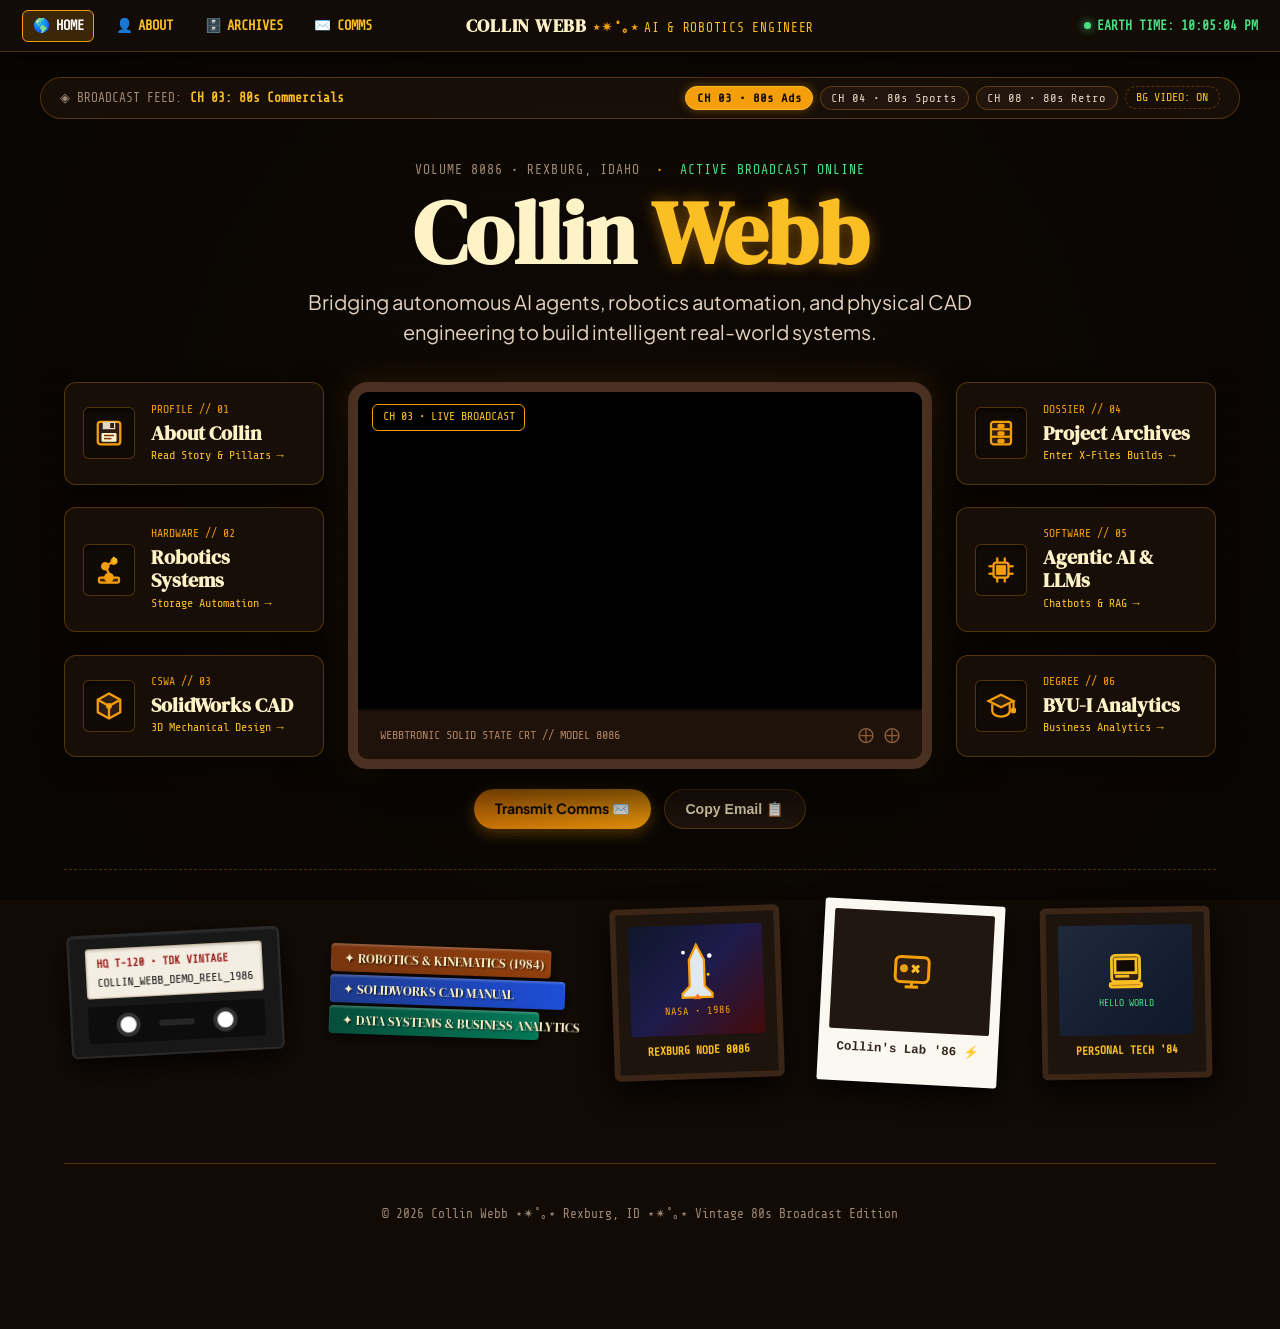
==== commit 3149c59e: "Center retro TV surrounded by interactive topic buttons with custom retro icons, plus vintage decor " ====
--- a/index.html
+++ b/index.html
@@ -4,7 +4,7 @@
   <meta charset="UTF-8">
   <meta name="viewport" content="width=device-width, initial-scale=1.0">
   <title>Collin Webb ⋆✴︎˚｡⋆ AI & Robotics Systems Engineer</title>
-  <meta name="description" content="Portfolio of Collin Webb - AI & Robotics Systems Engineer, featuring an authentic 1980s vintage broadcast aesthetic, quirky animations, and interactive archives.">
+  <meta name="description" content="Portfolio of Collin Webb - AI & Robotics Systems Engineer. Featuring central 80s CRT TV broadcast, interactive topic buttons, and vintage decor.">
   
   <!-- Fonts -->
   <link rel="preconnect" href="https://fonts.googleapis.com">
@@ -16,9 +16,7 @@
 </head>
 <body>
 
-  <!-- =============================================================
-       AMBIENT 80s VINTAGE VIDEO BACKDROP
-       ============================================================= -->
+  <!-- AMBIENT 80s VINTAGE VIDEO BACKDROP -->
   <div class="vintage-video-backdrop" id="video-backdrop">
     <div class="video-overlay-tint"></div>
     <div class="crt-scanlines"></div>
@@ -27,13 +25,9 @@
     </video>
   </div>
 
-  <!-- =============================================================
-       PINNED CHLOE-STYLE TOP TOOLBAR
-       ============================================================= -->
+  <!-- PINNED CHLOE-STYLE TOP TOOLBAR -->
   <header class="pinned-toolbar">
     <div class="toolbar-grid">
-      
-      <!-- Left: Navigation Links -->
       <div class="toolbar-left">
         <a href="index.html" class="tool-nav-btn active">🌎 <span>HOME</span></a>
         <a href="about.html" class="tool-nav-btn">👤 <span>ABOUT</span></a>
@@ -41,14 +35,12 @@
         <a href="contact.html" class="tool-nav-btn">✉️ <span>COMMS</span></a>
       </div>
 
-      <!-- Center: Identity & Star Sparkles -->
       <div class="toolbar-center">
         <a href="index.html" class="operator-badge">
           COLLIN WEBB <span class="sparkle">⋆✴︎˚｡⋆</span> <span class="operator-role">AI & ROBOTICS ENGINEER</span>
         </a>
       </div>
 
-      <!-- Right: Real-time Live Earth Clock -->
       <div class="toolbar-right">
         <div class="earth-time">
           <span class="pulse-dot"></span>
@@ -56,13 +48,10 @@
           <strong id="earth-clock">--:--:--</strong>
         </div>
       </div>
-
     </div>
   </header>
 
-  <!-- =============================================================
-       80s TV CHANNEL CONTROLS BAR
-       ============================================================= -->
+  <!-- 80s TV CHANNEL CONTROLS -->
   <div class="tv-channel-bar">
     <div class="channel-info">
       <span>◈ BROADCAST FEED:</span>
@@ -83,19 +72,17 @@
     </div>
   </div>
 
-  <!-- =============================================================
-       PAGE CONTENT WRAPPER
-       ============================================================= -->
+  <!-- MAIN STAGE -->
   <div class="site-wrapper">
     
-    <section class="hero-canvas">
+    <div class="stage-wrapper">
       
       <!-- Masthead -->
-      <div class="masthead">
+      <div class="stage-masthead">
         <div class="masthead-edition">
           <span>VOLUME 8086 • REXBURG, IDAHO</span>
           <span style="color:var(--amber-primary);margin:0 0.5rem;">•</span>
-          <span style="color:var(--retro-green);">ACTIVE OPERATOR ONLINE</span>
+          <span style="color:var(--retro-green);">ACTIVE BROADCAST ONLINE</span>
         </div>
         <h1 class="main-title">
           Collin <span class="amber">Webb</span>
@@ -103,116 +90,252 @@
         <p class="hero-tagline">
           Bridging autonomous AI agents, robotics automation, and physical CAD engineering to build intelligent real-world systems.
         </p>
-
-        <div class="hero-actions">
-          <a href="projects.html" class="btn-quirky">Explore Archives / Projects 🗄️</a>
-          <a href="about.html" class="btn-quirky-sec">About & Experience 👤</a>
-          <button id="copy-email-btn" class="btn-quirky-sec">Copy Email Address 📋</button>
-        </div>
-      </div>
-
-      <!-- Mini CRT TV Monitor Visual -->
-      <div class="hero-tv-container">
-        <div class="hero-tv-screen">
-          <div class="crt-scanlines"></div>
-          <div class="screen-badge" id="screen-ch-badge">CH 03 • LIVE BROADCAST</div>
-          <video id="tv-video-player" autoplay loop muted playsinline preload="auto">
-            <source src="assets/videos/retro-commercial.mp4" type="video/mp4">
-          </video>
-        </div>
-        <div class="tv-bottom-chassis">
-          <span>WEBBTRONIC SOLID STATE CRT // MODEL 8086</span>
-          <div class="tv-dials">
-            <span>⨁</span>
-            <span>⨁</span>
-          </div>
-        </div>
-      </div>
-
-      <!-- CHLOE-STYLE QUIRKY FLOATING PROJECT BADGES -->
-      <div class="quirky-stickers-zone">
+      </div>
+
+      <!-- =========================================================
+           ARENA: RETRO TV IN THE MIDDLE SURROUNDED BY TOPIC BUTTONS
+           ========================================================= -->
+      <div class="stage-grid-arena">
         
-        <!-- Badge 1: Warehouse Robotics -->
-        <a href="projects.html#project-1" class="quirky-badge-card" style="transform: rotate(-1deg);">
-          <div class="badge-topline">
-            <span>FILE #01</span>
-            <span class="badge-tag">ROBOTICS</span>
-          </div>
-          <h3 class="badge-title">Automated Storage & Retrieval</h3>
-          <p class="badge-desc">
-            Autonomous material handling and warehouse throughput optimization integrating sensors, actuators, and telemetry.
-          </p>
-          <span class="badge-arrow">OPEN DOSSIER ↗</span>
-        </a>
-
-        <!-- Badge 2: AI Agents -->
-        <a href="projects.html#project-2" class="quirky-badge-card" style="transform: rotate(1.5deg);">
-          <div class="badge-topline">
-            <span>FILE #02</span>
-            <span class="badge-tag">AI AGENTS</span>
-          </div>
-          <h3 class="badge-title">Agentic AI Customer Support</h3>
-          <p class="badge-desc">
-            Custom conversational LLM chatbots equipped with tool calling and RAG knowledge retrieval for automated resolution.
-          </p>
-          <span class="badge-arrow">OPEN DOSSIER ↗</span>
-        </a>
-
-        <!-- Badge 3: SolidWorks CAD -->
-        <a href="projects.html#project-3" class="quirky-badge-card" style="transform: rotate(-1.5deg);">
-          <div class="badge-topline">
-            <span>FILE #03</span>
-            <span class="badge-tag">3D CAD</span>
-          </div>
-          <h3 class="badge-title">Parametric 3D Gripper & Chassis</h3>
-          <p class="badge-desc">
-            Certified SolidWorks (CSWA) mechanical design and rapid additive prototyping for robotic end-effectors.
-          </p>
-          <span class="badge-arrow">OPEN DOSSIER ↗</span>
-        </a>
-
-        <!-- Badge 4: BYU-Idaho Business Analytics -->
-        <a href="about.html#education" class="quirky-badge-card" style="transform: rotate(1deg);">
-          <div class="badge-topline">
-            <span>FILE #04</span>
-            <span class="badge-tag">ACADEMIC</span>
-          </div>
-          <h3 class="badge-title">BYU-Idaho Business Analytics</h3>
-          <p class="badge-desc">
-            Statistical modeling, systems optimization, and data analytics bridging engineering capabilities with business ROI.
-          </p>
-          <span class="badge-arrow">VIEW CREDENTIALS ↗</span>
-        </a>
-
-        <!-- Badge 5: Multi-Agent Orchestration -->
-        <a href="projects.html#project-4" class="quirky-badge-card" style="transform: rotate(-2deg);">
-          <div class="badge-topline">
-            <span>FILE #05</span>
-            <span class="badge-tag">SYSTEMS</span>
-          </div>
-          <h3 class="badge-title">Autonomous Multi-Agent Pipeline</h3>
-          <p class="badge-desc">
-            Collaborative AI agent workflows capable of planning, tool invocation, and structured data synthesis.
-          </p>
-          <span class="badge-arrow">OPEN DOSSIER ↗</span>
-        </a>
-
-        <!-- Badge 6: Vintage Broadcast Tuner (Quirky Easter Egg) -->
-        <div class="quirky-badge-card" id="random-channel-card" style="cursor: pointer; transform: rotate(2deg);">
-          <div class="badge-topline">
-            <span>SIGNAL</span>
-            <span class="badge-tag" style="color:var(--retro-green);">INTERACTIVE</span>
-          </div>
-          <h3 class="badge-title">1980s Retro Broadcast 📼</h3>
-          <p class="badge-desc">
-            Click this card to tune between authentic 1980s television commercials and classic basketball sports broadcasts!
-          </p>
-          <span class="badge-arrow">SWITCH CHANNEL ⟳</span>
-        </div>
-
-      </div>
-
-    </section>
+        <!-- LEFT COLUMN: TOPIC BUTTONS (3 ITEMS) -->
+        <div style="display: flex; flex-direction: column; gap: 1.4rem;">
+          
+          <!-- Topic 1: About Collin (Floppy Disk Icon) -->
+          <a href="about.html" class="topic-button-card float-1">
+            <div class="topic-icon-wrap">
+              <!-- SVG Floppy Disk Icon -->
+              <svg width="30" height="30" viewBox="0 0 24 24" fill="none">
+                <rect x="3" y="3" width="18" height="18" rx="2" fill="#2d1d12" stroke="#f59e0b" stroke-width="1.8"/>
+                <rect x="7" y="3" width="10" height="6" fill="#e5d5c3"/>
+                <rect x="13" y="4" width="3" height="4" fill="#2d1d12"/>
+                <rect x="6" y="12" width="12" height="7" rx="1" fill="#fef3c7"/>
+                <line x1="8" y1="14" x2="16" y2="14" stroke="#78350f" stroke-width="1.2"/>
+                <line x1="8" y1="16.5" x2="14" y2="16.5" stroke="#78350f" stroke-width="1.2"/>
+              </svg>
+            </div>
+            <div class="topic-meta-wrap">
+              <span class="topic-kicker">PROFILE // 01</span>
+              <h3 class="topic-title">About Collin</h3>
+              <span class="topic-action-hint">Read Story & Pillars →</span>
+            </div>
+          </a>
+
+          <!-- Topic 2: Warehouse Robotics (Robotic Arm Icon) -->
+          <a href="projects.html#project-1" class="topic-button-card float-2">
+            <div class="topic-icon-wrap">
+              <!-- SVG Robotic Arm Icon -->
+              <svg width="30" height="30" viewBox="0 0 24 24" fill="none" stroke="#f59e0b" stroke-width="1.8">
+                <rect x="4" y="18" width="16" height="4" rx="1" fill="#3a2517"/>
+                <circle cx="12" cy="18" r="3" fill="#f59e0b"/>
+                <line x1="12" y1="15" x2="9" y2="9"/>
+                <circle cx="9" cy="9" r="2.5" fill="#f59e0b"/>
+                <line x1="9" y1="9" x2="16" y2="5"/>
+                <circle cx="16" cy="5" r="2" fill="#fbbf24"/>
+                <path d="M15 2L18 4M18 4L15 6" stroke="#fbbf24" stroke-width="2"/>
+              </svg>
+            </div>
+            <div class="topic-meta-wrap">
+              <span class="topic-kicker">HARDWARE // 02</span>
+              <h3 class="topic-title">Robotics Systems</h3>
+              <span class="topic-action-hint">Storage Automation →</span>
+            </div>
+          </a>
+
+          <!-- Topic 3: SolidWorks 3D CAD (Calipers & Isometric Cube Icon) -->
+          <a href="projects.html#project-3" class="topic-button-card float-3">
+            <div class="topic-icon-wrap">
+              <!-- SVG Isometric Drafting Cube Icon -->
+              <svg width="30" height="30" viewBox="0 0 24 24" fill="none" stroke="#f59e0b" stroke-width="1.8">
+                <path d="M12 2L21 7V17L12 22L3 17V7L12 2Z" fill="#2d1d12"/>
+                <line x1="12" y1="12" x2="12" y2="22"/>
+                <line x1="12" y1="12" x2="21" y2="7"/>
+                <line x1="12" y1="12" x2="3" y2="7"/>
+                <circle cx="12" cy="12" r="1.5" fill="#fbbf24"/>
+              </svg>
+            </div>
+            <div class="topic-meta-wrap">
+              <span class="topic-kicker">CSWA // 03</span>
+              <h3 class="topic-title">SolidWorks CAD</h3>
+              <span class="topic-action-hint">3D Mechanical Design →</span>
+            </div>
+          </a>
+
+        </div>
+
+        <!-- CENTER: RETRO CRT TV MONITOR PLAYING VIDEO -->
+        <div class="arena-center-tv">
+          <div class="hero-tv-container">
+            <div class="hero-tv-screen">
+              <div class="crt-scanlines"></div>
+              <div class="screen-badge" id="screen-ch-badge">CH 03 • LIVE BROADCAST</div>
+              <video id="tv-video-player" autoplay loop muted playsinline preload="auto">
+                <source src="assets/videos/retro-commercial.mp4" type="video/mp4">
+              </video>
+            </div>
+            <div class="tv-bottom-chassis">
+              <span>WEBBTRONIC SOLID STATE CRT // MODEL 8086</span>
+              <div class="tv-dials">
+                <span title="VHF Tuner">⨁</span>
+                <span title="UHF Tuner">⨁</span>
+              </div>
+            </div>
+          </div>
+
+          <!-- Direct Sub-Buttons Below TV -->
+          <div style="display: flex; gap: 0.8rem; margin-top: 1.2rem; flex-wrap: wrap; justify-content: center;">
+            <a href="contact.html" class="btn-quirky" style="font-size: 0.88rem; padding: 0.55rem 1.3rem;">
+              Transmit Comms ✉️
+            </a>
+            <button id="copy-email-btn" class="btn-quirky-sec" style="font-size: 0.88rem; padding: 0.55rem 1.3rem;">
+              Copy Email 📋
+            </button>
+          </div>
+        </div>
+
+        <!-- RIGHT COLUMN: TOPIC BUTTONS (3 ITEMS) -->
+        <div style="display: flex; flex-direction: column; gap: 1.4rem;">
+          
+          <!-- Topic 4: Project Archives (Filing Cabinet Icon) -->
+          <a href="projects.html" class="topic-button-card float-2">
+            <div class="topic-icon-wrap">
+              <!-- SVG Filing Cabinet Icon -->
+              <svg width="30" height="30" viewBox="0 0 24 24" fill="none" stroke="#f59e0b" stroke-width="1.8">
+                <rect x="4" y="3" width="16" height="18" rx="2" fill="#2d1d12"/>
+                <line x1="4" y1="9" x2="20" y2="9"/>
+                <line x1="4" y1="15" x2="20" y2="15"/>
+                <rect x="10" y="5.5" width="4" height="1.8" rx="0.5" fill="#fbbf24"/>
+                <rect x="10" y="11.5" width="4" height="1.8" rx="0.5" fill="#fbbf24"/>
+                <rect x="10" y="17.5" width="4" height="1.8" rx="0.5" fill="#fbbf24"/>
+              </svg>
+            </div>
+            <div class="topic-meta-wrap">
+              <span class="topic-kicker">DOSSIER // 04</span>
+              <h3 class="topic-title">Project Archives</h3>
+              <span class="topic-action-hint">Enter X-Files Builds →</span>
+            </div>
+          </a>
+
+          <!-- Topic 5: Agentic AI & LLMs (Silicon Chip Icon) -->
+          <a href="projects.html#project-2" class="topic-button-card float-4">
+            <div class="topic-icon-wrap">
+              <!-- SVG Microprocessor Chip Icon -->
+              <svg width="30" height="30" viewBox="0 0 24 24" fill="none" stroke="#f59e0b" stroke-width="1.8">
+                <rect x="6" y="6" width="12" height="12" rx="2" fill="#2d1d12"/>
+                <rect x="9" y="9" width="6" height="6" fill="#f59e0b"/>
+                <line x1="9" y1="2" x2="9" y2="6"/>
+                <line x1="15" y1="2" x2="15" y2="6"/>
+                <line x1="9" y1="18" x2="9" y2="22"/>
+                <line x1="15" y1="18" x2="15" y2="22"/>
+                <line x1="2" y1="9" x2="6" y2="9"/>
+                <line x1="2" y1="15" x2="6" y2="15"/>
+                <line x1="18" y1="9" x2="22" y2="9"/>
+                <line x1="18" y1="15" x2="22" y2="15"/>
+              </svg>
+            </div>
+            <div class="topic-meta-wrap">
+              <span class="topic-kicker">SOFTWARE // 05</span>
+              <h3 class="topic-title">Agentic AI & LLMs</h3>
+              <span class="topic-action-hint">Chatbots & RAG →</span>
+            </div>
+          </a>
+
+          <!-- Topic 6: BYU-Idaho Business Analytics (Ledger & Seal Icon) -->
+          <a href="about.html#education" class="topic-button-card float-1">
+            <div class="topic-icon-wrap">
+              <!-- SVG University Seal & Ledger Icon -->
+              <svg width="30" height="30" viewBox="0 0 24 24" fill="none" stroke="#f59e0b" stroke-width="1.8">
+                <path d="M12 3L2 8L12 13L22 8L12 3Z" fill="#2d1d12"/>
+                <path d="M5 10.5V16C5 18.5 8.1 20.5 12 20.5C15.9 20.5 19 18.5 19 16V10.5"/>
+                <line x1="22" y1="8" x2="22" y2="15"/>
+                <circle cx="22" cy="15.5" r="1.5" fill="#fbbf24"/>
+              </svg>
+            </div>
+            <div class="topic-meta-wrap">
+              <span class="topic-kicker">DEGREE // 06</span>
+              <h3 class="topic-title">BYU-I Analytics</h3>
+              <span class="topic-action-hint">Business Analytics →</span>
+            </div>
+          </a>
+
+        </div>
+
+      </div>
+
+      <!-- =========================================================
+           VINTAGE DECORATIONS GALLERY (SCATTERED AROUND THE DESK)
+           Old posters, books stack, VHS cassette, Polaroid photo
+           ========================================================= -->
+      <div class="stage-decor-gallery">
+        
+        <!-- Decor 1: 1980s VHS Cassette Tape -->
+        <div class="decor-object vhs-cassette float-1" style="transform: rotate(-3deg);" title="Click to tune channel">
+          <div class="vhs-label-sticker">
+            <div style="font-weight: bold; color: #991b1b; font-size: 0.7rem;">HQ T-120 • TDK VINTAGE</div>
+            <div>COLLIN_WEBB_DEMO_REEL_1986</div>
+          </div>
+          <div class="vhs-tape-window">
+            <div class="vhs-spool"></div>
+            <div style="height: 6px; width: 35px; background: #262626; border-radius: 2px;"></div>
+            <div class="vhs-spool"></div>
+          </div>
+        </div>
+
+        <!-- Decor 2: Stack of Vintage Engineering Textbooks -->
+        <div class="decor-object vintage-books-stack float-2" style="transform: rotate(2deg);" title="Engineering Textbooks">
+          <div class="book-spine book-1">✦ ROBOTICS & KINEMATICS (1984)</div>
+          <div class="book-spine book-2">✦ SOLIDWORKS CAD MANUAL</div>
+          <div class="book-spine book-3">✦ DATA SYSTEMS & BUSINESS ANALYTICS</div>
+        </div>
+
+        <!-- Decor 3: Vintage 1980s NASA Shuttle Wall Poster -->
+        <div class="decor-object retro-poster float-3" style="width: 170px; transform: rotate(-2deg);" title="NASA Space Shuttle Poster">
+          <div class="poster-art-area">
+            <!-- Retro Shuttle Art -->
+            <svg width="45" height="60" viewBox="0 0 24 32" fill="none">
+              <path d="M12 2L16 10V24L20 28V30H4V28L8 24V10L12 2Z" fill="#e2e8f0" stroke="#f59e0b" stroke-width="1.2"/>
+              <polygon points="12,28 10,31 14,31" fill="#f97316"/>
+              <circle cx="5" cy="6" r="1" fill="#fff"/>
+              <circle cx="19" cy="8" r="1.2" fill="#fff"/>
+              <circle cx="18" cy="18" r="0.8" fill="#fbbf24"/>
+            </svg>
+            <span style="font-family: var(--font-mono); font-size: 0.65rem; color: #f59e0b; margin-top: 2px;">NASA • 1986</span>
+          </div>
+          <span class="poster-caption">REXBURG NODE 8086</span>
+        </div>
+
+        <!-- Decor 4: Vintage Polaroid Snapshot of Collin's Lab -->
+        <div class="decor-object polaroid-photo float-4" style="transform: rotate(3deg);" title="Collin's Tech Lab Snapshot">
+          <div class="polaroid-image-frame">
+            <!-- CRT Icon inside Polaroid -->
+            <svg width="40" height="40" viewBox="0 0 24 24" fill="none" stroke="#f59e0b" stroke-width="1.8">
+              <rect x="2" y="3" width="20" height="15" rx="3" fill="#2d1d12"/>
+              <circle cx="7" cy="10" r="1.5" fill="#4ade80"/>
+              <path d="M12 8L16 12M16 8L12 12" stroke="#fbbf24"/>
+              <line x1="8" y1="21" x2="16" y2="21"/>
+              <line x1="12" y1="18" x2="12" y2="21"/>
+            </svg>
+          </div>
+          <div class="polaroid-caption">Collin's Lab '86 ⚡</div>
+        </div>
+
+        <!-- Decor 5: 1984 Classic Computer Poster -->
+        <div class="decor-object retro-poster float-1" style="width: 170px; transform: rotate(-1deg);" title="1984 Macintosh Poster">
+          <div class="poster-art-area" style="background: linear-gradient(135deg, #1e293b, #0f172a);">
+            <!-- Retro Classic Computer -->
+            <svg width="42" height="42" viewBox="0 0 24 24" fill="none" stroke="#fbbf24" stroke-width="1.6">
+              <rect x="4" y="3" width="16" height="15" rx="2" fill="#332214"/>
+              <rect x="6" y="5" width="12" height="8" fill="#110a05"/>
+              <line x1="6" y1="15" x2="14" y2="15"/>
+              <rect x="3" y="19" width="18" height="2" rx="1" fill="#78350f"/>
+            </svg>
+            <span style="font-family: var(--font-mono); font-size: 0.62rem; color: var(--retro-green); margin-top: 3px;">HELLO WORLD</span>
+          </div>
+          <span class="poster-caption">PERSONAL TECH '84</span>
+        </div>
+
+      </div>
+
+    </div>
 
     <!-- FOOTER -->
     <footer class="retro-footer">
--- a/css/style.css
+++ b/css/style.css
@@ -351,85 +351,48 @@
   gap: 0.85rem;
 }
 
-/* Quirky Floating Stickers Grid */
-.quirky-stickers-zone {
+/* =============================================================
+   CHLOE-STYLE CENTRAL TV & SURROUNDING VINTAGE DECOR STAGE
+   ============================================================= */
+.stage-wrapper {
+  position: relative;
+  width: 100%;
+  max-width: 1320px;
+  margin: 1rem auto 4rem auto;
+  padding: 1rem 0;
+}
+
+.stage-masthead {
+  text-align: center;
+  margin-bottom: 2.2rem;
+}
+
+.stage-grid-arena {
   display: grid;
-  grid-template-columns: repeat(auto-fit, minmax(280px, 1fr));
-  gap: 1.4rem;
-  margin: 3.5rem 0 2rem 0;
-}
-
-.quirky-badge-card {
-  background: var(--bg-panel);
-  border: 1px solid var(--border-warm);
-  border-radius: var(--radius-md);
-  padding: 1.4rem;
-  text-decoration: none;
-  color: inherit;
+  grid-template-columns: 260px 1fr 260px;
+  grid-template-rows: auto auto auto;
+  align-items: center;
+  gap: 1.5rem;
+  position: relative;
+}
+
+/* Central TV Column */
+.arena-center-tv {
+  grid-column: 2;
+  grid-row: 1 / span 3;
   display: flex;
   flex-direction: column;
-  transition: all 0.3s cubic-bezier(0.34, 1.56, 0.64, 1);
-  box-shadow: 0 8px 24px rgba(0, 0, 0, 0.45);
-  position: relative;
-  overflow: hidden;
-}
-
-.quirky-badge-card:hover {
-  transform: translateY(-8px) rotate(1deg) scale(1.02);
-  border-color: var(--amber-primary);
-  background: var(--bg-panel-hover);
-  box-shadow: 0 15px 35px rgba(0, 0, 0, 0.6), 0 0 15px rgba(245, 158, 11, 0.25);
-}
-
-.badge-topline {
-  display: flex;
-  justify-content: space-between;
-  align-items: center;
-  font-family: var(--font-mono);
-  font-size: 0.75rem;
-  color: var(--amber-primary);
-  margin-bottom: 0.5rem;
-}
-
-.badge-tag {
-  background: rgba(245, 158, 11, 0.12);
-  padding: 0.15rem 0.5rem;
-  border-radius: var(--radius-pill);
-}
-
-.badge-title {
-  font-family: var(--font-serif);
-  font-size: 1.4rem;
-  color: var(--text-cream);
-  line-height: 1.2;
-  margin-bottom: 0.4rem;
-}
-
-.badge-desc {
-  font-size: 0.9rem;
-  color: var(--text-parchment);
-  line-height: 1.5;
-  margin-bottom: 0.8rem;
-}
-
-.badge-arrow {
-  margin-top: auto;
-  font-family: var(--font-mono);
-  font-size: 0.8rem;
-  color: var(--amber-bright);
-  font-weight: bold;
-}
-
-/* =============================================================
-   HERO TV SECTION (MINI CRT SCREEN)
-   ============================================================= */
+  align-items: center;
+  z-index: 10;
+}
+
 .hero-tv-container {
-  max-width: 720px;
-  margin: 2.5rem auto;
+  width: 100%;
+  max-width: 640px;
   background: linear-gradient(180deg, #3d2719 0%, #26170d 50%, #170d06 100%);
   border: 10px solid #4a3020;
   border-radius: var(--radius-lg);
-  box-shadow: 0 25px 60px rgba(0, 0, 0, 0.85);
+  box-shadow: 0 25px 60px rgba(0, 0, 0, 0.9), 0 0 35px rgba(245, 158, 11, 0.15);
   overflow: hidden;
   position: relative;
 }
@@ -447,6 +410,245 @@
   height: 100%;
   object-fit: cover;
   filter: sepia(0.35) contrast(1.1) brightness(0.92);
+}
+
+/* Surrounding Interactive Topic Buttons */
+.topic-button-card {
+  background: var(--bg-panel);
+  border: 1px solid var(--border-warm);
+  border-radius: var(--radius-md);
+  padding: 1.1rem;
+  text-decoration: none;
+  color: inherit;
+  display: flex;
+  align-items: center;
+  gap: 1rem;
+  transition: all 0.3s cubic-bezier(0.34, 1.56, 0.64, 1);
+  box-shadow: 0 8px 24px rgba(0, 0, 0, 0.5);
+  backdrop-filter: blur(14px);
+  position: relative;
+  z-index: 15;
+  cursor: pointer;
+}
+
+.topic-button-card:hover {
+  transform: translateY(-8px) scale(1.06);
+  border-color: var(--amber-primary);
+  background: var(--bg-panel-hover);
+  box-shadow: 0 15px 35px rgba(0, 0, 0, 0.7), 0 0 20px rgba(245, 158, 11, 0.35);
+}
+
+.topic-icon-wrap {
+  width: 52px;
+  height: 52px;
+  flex-shrink: 0;
+  background: rgba(18, 11, 6, 0.8);
+  border: 1px solid var(--border-warm);
+  border-radius: var(--radius-sm);
+  display: flex;
+  align-items: center;
+  justify-content: center;
+  box-shadow: inset 0 2px 6px rgba(0, 0, 0, 0.6);
+}
+
+.topic-meta-wrap {
+  display: flex;
+  flex-direction: column;
+}
+
+.topic-kicker {
+  font-family: var(--font-mono);
+  font-size: 0.72rem;
+  color: var(--amber-primary);
+  text-transform: uppercase;
+}
+
+.topic-title {
+  font-family: var(--font-serif);
+  font-size: 1.25rem;
+  color: var(--text-cream);
+  line-height: 1.15;
+  margin: 0.15rem 0;
+}
+
+.topic-action-hint {
+  font-family: var(--font-mono);
+  font-size: 0.74rem;
+  color: var(--amber-bright);
+}
+
+/* Floating Animations */
+.float-1 { animation: floatBob 6s ease-in-out infinite alternate; }
+.float-2 { animation: floatBob 7s ease-in-out 1s infinite alternate-reverse; }
+.float-3 { animation: floatBob 5.5s ease-in-out 0.5s infinite alternate; }
+.float-4 { animation: floatBob 6.5s ease-in-out 1.5s infinite alternate-reverse; }
+
+@keyframes floatBob {
+  0% { transform: translateY(0px) rotate(0deg); }
+  50% { transform: translateY(-7px) rotate(1deg); }
+  100% { transform: translateY(5px) rotate(-1deg); }
+}
+
+/* =============================================================
+   VINTAGE DECORATIONS (POSTERS, BOOKS, VHS, POLAROID)
+   ============================================================= */
+.decor-object {
+  transition: all 0.3s cubic-bezier(0.34, 1.56, 0.64, 1);
+  cursor: pointer;
+  z-index: 12;
+}
+
+.decor-object:hover {
+  transform: translateY(-8px) scale(1.08) !important;
+  filter: drop-shadow(0 12px 25px rgba(245, 158, 11, 0.4));
+}
+
+/* 1. Vintage VHS Cassette */
+.vhs-cassette {
+  background: #181818;
+  border: 2px solid #2a2a2a;
+  border-radius: 6px;
+  padding: 0.75rem 1rem;
+  box-shadow: 0 10px 25px rgba(0, 0, 0, 0.8), inset 0 1px 2px rgba(255, 255, 255, 0.1);
+  display: flex;
+  flex-direction: column;
+  gap: 0.5rem;
+}
+
+.vhs-label-sticker {
+  background: #f4ede1;
+  border: 1px solid #c7b89f;
+  padding: 0.35rem 0.6rem;
+  border-radius: 3px;
+  font-family: var(--font-mono);
+  font-size: 0.75rem;
+  color: #1a1a1a;
+  box-shadow: inset 0 1px 3px rgba(0,0,0,0.2);
+}
+
+.vhs-tape-window {
+  display: flex;
+  justify-content: center;
+  align-items: center;
+  gap: 1.2rem;
+  background: #0d0d0d;
+  padding: 0.4rem;
+  border-radius: 4px;
+}
+
+.vhs-spool {
+  width: 24px;
+  height: 24px;
+  border-radius: 50%;
+  background: #fff;
+  border: 4px solid #333;
+}
+
+/* 2. Vintage Hardcover Books Stack */
+.vintage-books-stack {
+  display: flex;
+  flex-direction: column;
+  gap: 3px;
+  padding: 0.5rem;
+}
+
+.book-spine {
+  height: 28px;
+  border-radius: 4px;
+  display: flex;
+  align-items: center;
+  padding: 0 0.8rem;
+  font-family: var(--font-serif);
+  font-size: 0.82rem;
+  color: #fef3c7;
+  box-shadow: 0 4px 10px rgba(0,0,0,0.6), inset 0 2px 2px rgba(255,255,255,0.2);
+  text-shadow: 1px 1px 2px rgba(0,0,0,0.8);
+  white-space: nowrap;
+}
+
+.book-1 { background: linear-gradient(90deg, #78350f, #92400e); width: 220px; }
+.book-2 { background: linear-gradient(90deg, #1e3a8a, #1d4ed8); width: 235px; }
+.book-3 { background: linear-gradient(90deg, #064e3b, #047857); width: 210px; }
+
+/* 3. Vintage Wall Posters */
+.retro-poster {
+  background: #1c140d;
+  border: 6px solid #3a2517;
+  border-radius: 6px;
+  padding: 0.75rem;
+  box-shadow: 0 12px 30px rgba(0, 0, 0, 0.85);
+  display: flex;
+  flex-direction: column;
+  align-items: center;
+  text-align: center;
+}
+
+.poster-art-area {
+  width: 100%;
+  height: 110px;
+  background: linear-gradient(135deg, #0f172a 0%, #1e1b4b 50%, #450a0a 100%);
+  border-radius: 3px;
+  display: flex;
+  flex-direction: column;
+  align-items: center;
+  justify-content: center;
+  position: relative;
+  overflow: hidden;
+  margin-bottom: 0.45rem;
+}
+
+.poster-caption {
+  font-family: var(--font-mono);
+  font-size: 0.72rem;
+  color: var(--amber-bright);
+  font-weight: bold;
+}
+
+/* 4. Vintage Polaroid Snapshot */
+.polaroid-photo {
+  background: #fbf8f2;
+  border-radius: 3px;
+  padding: 0.6rem 0.6rem 1.4rem 0.6rem;
+  box-shadow: 0 10px 25px rgba(0, 0, 0, 0.75), 0 0 2px rgba(0,0,0,0.5);
+  display: flex;
+  flex-direction: column;
+  align-items: center;
+  width: 180px;
+}
+
+.polaroid-image-frame {
+  width: 100%;
+  height: 120px;
+  background: #1f1710;
+  border-radius: 2px;
+  display: flex;
+  align-items: center;
+  justify-content: center;
+  color: var(--amber-bright);
+  font-family: var(--font-mono);
+  font-size: 0.8rem;
+  overflow: hidden;
+}
+
+.polaroid-caption {
+  font-family: 'Courier New', Courier, monospace;
+  font-size: 0.78rem;
+  font-weight: bold;
+  color: #33261a;
+  margin-top: 0.6rem;
+  text-align: center;
+}
+
+/* Extra Stage Decor Row (Bottom of stage) */
+.stage-decor-gallery {
+  display: flex;
+  justify-content: space-around;
+  align-items: center;
+  flex-wrap: wrap;
+  gap: 1.8rem;
+  margin-top: 2.5rem;
+  padding-top: 2rem;
+  border-top: 1px dashed var(--border-warm);
 }
 
 .screen-badge {
@@ -923,4 +1125,18 @@
   .edu-cert-split {
     grid-template-columns: 1fr;
   }
-}
+  .stage-grid-arena {
+    display: flex;
+    flex-direction: column;
+    align-items: center;
+    gap: 1.4rem;
+  }
+  .arena-center-tv {
+    order: -1;
+    width: 100%;
+  }
+  .topic-button-card {
+    width: 100%;
+    max-width: 480px;
+  }
+}
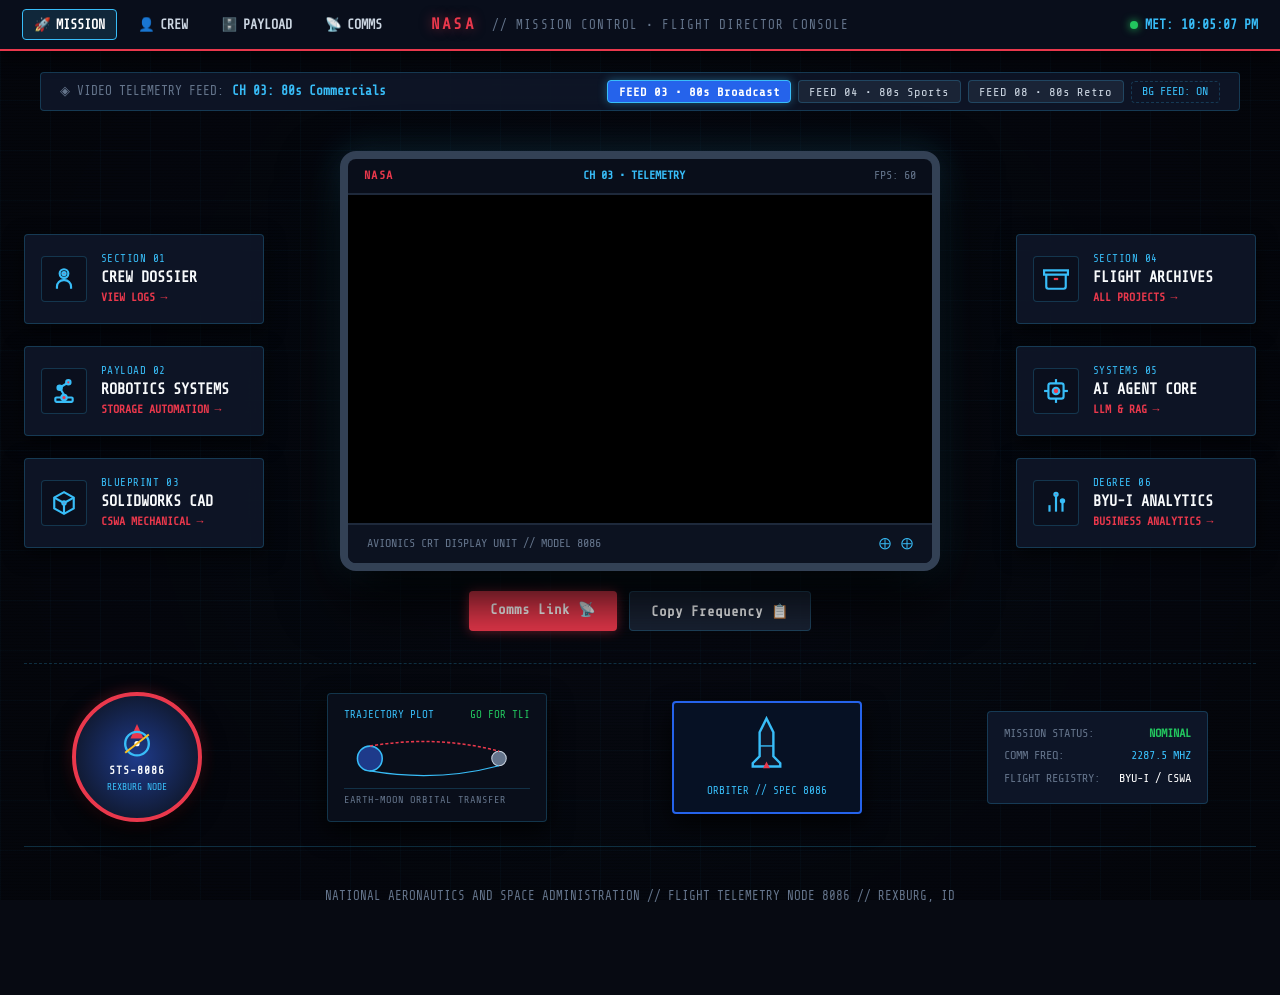
==== commit 4cc3bbd9: "Revamp to vintage NASA Mission Control theme with simplistic TV center stage, decor, and unified sub" ====
--- a/index.html
+++ b/index.html
@@ -3,13 +3,13 @@
 <head>
   <meta charset="UTF-8">
   <meta name="viewport" content="width=device-width, initial-scale=1.0">
-  <title>Collin Webb ⋆✴︎˚｡⋆ AI & Robotics Systems Engineer</title>
-  <meta name="description" content="Portfolio of Collin Webb - AI & Robotics Systems Engineer. Featuring central 80s CRT TV broadcast, interactive topic buttons, and vintage decor.">
+  <title>NASA Mission Telemetry ⋆ Flight Systems</title>
+  <meta name="description" content="Vintage NASA Mission Control Flight Terminal - Robotics, SolidWorks CAD, and AI Systems.">
   
   <!-- Fonts -->
   <link rel="preconnect" href="https://fonts.googleapis.com">
   <link rel="preconnect" href="https://fonts.gstatic.com" crossorigin>
-  <link href="https://fonts.googleapis.com/css2?family=DM+Serif+Display:ital@0;1&family=Plus+Jakarta+Sans:wght@400;500;600;700;800&family=Share+Tech+Mono&display=swap" rel="stylesheet">
+  <link href="https://fonts.googleapis.com/css2?family=Share+Tech+Mono&family=Plus+Jakarta+Sans:wght@500;600;700&display=swap" rel="stylesheet">
   
   <!-- Stylesheet -->
   <link rel="stylesheet" href="css/style.css">
@@ -25,235 +25,220 @@
     </video>
   </div>
 
-  <!-- PINNED CHLOE-STYLE TOP TOOLBAR -->
+  <div class="nasa-grid-overlay"></div>
+
+  <!-- PINNED NASA FLIGHT DIRECTOR TOOLBAR -->
   <header class="pinned-toolbar">
     <div class="toolbar-grid">
+      
+      <!-- Left: Navigation Links -->
       <div class="toolbar-left">
-        <a href="index.html" class="tool-nav-btn active">🌎 <span>HOME</span></a>
-        <a href="about.html" class="tool-nav-btn">👤 <span>ABOUT</span></a>
-        <a href="projects.html" class="tool-nav-btn">🗄️ <span>ARCHIVES</span></a>
-        <a href="contact.html" class="tool-nav-btn">✉️ <span>COMMS</span></a>
-      </div>
-
+        <a href="index.html" class="tool-nav-btn active">🚀 <span>MISSION</span></a>
+        <a href="about.html" class="tool-nav-btn">👤 <span>CREW</span></a>
+        <a href="projects.html" class="tool-nav-btn">🗄️ <span>PAYLOAD</span></a>
+        <a href="contact.html" class="tool-nav-btn">📡 <span>COMMS</span></a>
+      </div>
+
+      <!-- Center: Vintage NASA Worm Wordmark -->
       <div class="toolbar-center">
-        <a href="index.html" class="operator-badge">
-          COLLIN WEBB <span class="sparkle">⋆✴︎˚｡⋆</span> <span class="operator-role">AI & ROBOTICS ENGINEER</span>
-        </a>
-      </div>
-
+        <a href="index.html" class="nasa-worm-badge">NASA</a>
+        <span class="nasa-mission-sub">// MISSION CONTROL • FLIGHT DIRECTOR CONSOLE</span>
+      </div>
+
+      <!-- Right: Real-time Mission Elapsed Time / Clock -->
       <div class="toolbar-right">
-        <div class="earth-time">
-          <span class="pulse-dot"></span>
-          <span>EARTH TIME:</span>
+        <div class="mission-clock">
+          <span class="status-telemetry-led"></span>
+          <span>MET:</span>
           <strong id="earth-clock">--:--:--</strong>
         </div>
       </div>
+
     </div>
   </header>
 
-  <!-- 80s TV CHANNEL CONTROLS -->
+  <!-- NASA TELEMETRY & CHANNEL TUNER BAR -->
   <div class="tv-channel-bar">
     <div class="channel-info">
-      <span>◈ BROADCAST FEED:</span>
+      <span>◈ VIDEO TELEMETRY FEED:</span>
       <strong id="current-channel-name">CH 03: 80s Commercials</strong>
     </div>
 
     <div class="channel-buttons">
       <button class="ch-btn active" data-src="assets/videos/retro-commercial.mp4" data-name="CH 03: 80s Commercials">
-        CH 03 • 80s Ads
+        FEED 03 • 80s Broadcast
       </button>
       <button class="ch-btn" data-src="assets/videos/retro-80s-basketball.mp4" data-name="CH 04: 80s Basketball Sports">
-        CH 04 • 80s Sports
+        FEED 04 • 80s Sports
       </button>
       <button class="ch-btn" data-src="assets/videos/retro-80s-disco.mp4" data-name="CH 08: 80s Disco & Retro">
-        CH 08 • 80s Retro
+        FEED 08 • 80s Retro
       </button>
-      <button id="toggle-video-bg" class="video-toggle-btn">BG VIDEO: ON</button>
+      <button id="toggle-video-bg" class="video-toggle-btn">BG FEED: ON</button>
     </div>
   </div>
 
-  <!-- MAIN STAGE -->
+  <!-- MAIN SIMPLISTIC NASA STAGE -->
   <div class="site-wrapper">
     
-    <div class="stage-wrapper">
+    <div class="nasa-home-stage">
       
-      <!-- Masthead -->
-      <div class="stage-masthead">
-        <div class="masthead-edition">
-          <span>VOLUME 8086 • REXBURG, IDAHO</span>
-          <span style="color:var(--amber-primary);margin:0 0.5rem;">•</span>
-          <span style="color:var(--retro-green);">ACTIVE BROADCAST ONLINE</span>
-        </div>
-        <h1 class="main-title">
-          Collin <span class="amber">Webb</span>
-        </h1>
-        <p class="hero-tagline">
-          Bridging autonomous AI agents, robotics automation, and physical CAD engineering to build intelligent real-world systems.
-        </p>
-      </div>
-
       <!-- =========================================================
-           ARENA: RETRO TV IN THE MIDDLE SURROUNDED BY TOPIC BUTTONS
+           ARENA: CENTRAL NASA CRT TV SURROUNDED BY ICONS ON SIDES
            ========================================================= -->
-      <div class="stage-grid-arena">
+      <div class="nasa-stage-grid">
         
-        <!-- LEFT COLUMN: TOPIC BUTTONS (3 ITEMS) -->
+        <!-- LEFT ICONS COLUMN (3 ITEMS) -->
         <div style="display: flex; flex-direction: column; gap: 1.4rem;">
           
-          <!-- Topic 1: About Collin (Floppy Disk Icon) -->
-          <a href="about.html" class="topic-button-card float-1">
-            <div class="topic-icon-wrap">
-              <!-- SVG Floppy Disk Icon -->
-              <svg width="30" height="30" viewBox="0 0 24 24" fill="none">
-                <rect x="3" y="3" width="18" height="18" rx="2" fill="#2d1d12" stroke="#f59e0b" stroke-width="1.8"/>
-                <rect x="7" y="3" width="10" height="6" fill="#e5d5c3"/>
-                <rect x="13" y="4" width="3" height="4" fill="#2d1d12"/>
-                <rect x="6" y="12" width="12" height="7" rx="1" fill="#fef3c7"/>
-                <line x1="8" y1="14" x2="16" y2="14" stroke="#78350f" stroke-width="1.2"/>
-                <line x1="8" y1="16.5" x2="14" y2="16.5" stroke="#78350f" stroke-width="1.2"/>
-              </svg>
-            </div>
-            <div class="topic-meta-wrap">
-              <span class="topic-kicker">PROFILE // 01</span>
-              <h3 class="topic-title">About Collin</h3>
-              <span class="topic-action-hint">Read Story & Pillars →</span>
-            </div>
-          </a>
-
-          <!-- Topic 2: Warehouse Robotics (Robotic Arm Icon) -->
-          <a href="projects.html#project-1" class="topic-button-card float-2">
-            <div class="topic-icon-wrap">
-              <!-- SVG Robotic Arm Icon -->
-              <svg width="30" height="30" viewBox="0 0 24 24" fill="none" stroke="#f59e0b" stroke-width="1.8">
-                <rect x="4" y="18" width="16" height="4" rx="1" fill="#3a2517"/>
-                <circle cx="12" cy="18" r="3" fill="#f59e0b"/>
-                <line x1="12" y1="15" x2="9" y2="9"/>
-                <circle cx="9" cy="9" r="2.5" fill="#f59e0b"/>
-                <line x1="9" y1="9" x2="16" y2="5"/>
-                <circle cx="16" cy="5" r="2" fill="#fbbf24"/>
-                <path d="M15 2L18 4M18 4L15 6" stroke="#fbbf24" stroke-width="2"/>
-              </svg>
-            </div>
-            <div class="topic-meta-wrap">
-              <span class="topic-kicker">HARDWARE // 02</span>
-              <h3 class="topic-title">Robotics Systems</h3>
-              <span class="topic-action-hint">Storage Automation →</span>
-            </div>
-          </a>
-
-          <!-- Topic 3: SolidWorks 3D CAD (Calipers & Isometric Cube Icon) -->
-          <a href="projects.html#project-3" class="topic-button-card float-3">
-            <div class="topic-icon-wrap">
-              <!-- SVG Isometric Drafting Cube Icon -->
-              <svg width="30" height="30" viewBox="0 0 24 24" fill="none" stroke="#f59e0b" stroke-width="1.8">
-                <path d="M12 2L21 7V17L12 22L3 17V7L12 2Z" fill="#2d1d12"/>
+          <!-- Icon 1: Crew Dossier / About -->
+          <a href="about.html" class="topic-icon-card float-1">
+            <div class="icon-graphic-box">
+              <!-- Astronaut / Crew Icon -->
+              <svg width="26" height="26" viewBox="0 0 24 24" fill="none" stroke="#38bdf8" stroke-width="2">
+                <circle cx="12" cy="7" r="4"/>
+                <path d="M5.5 21V19C5.5 15.6863 8.18629 13 11.5 13H12.5C15.8137 13 18.5 15.6863 18.5 19V21"/>
+                <circle cx="12" cy="7" r="1.5" fill="#ea384c"/>
+              </svg>
+            </div>
+            <div class="topic-text-col">
+              <span class="topic-tag">SECTION 01</span>
+              <span class="topic-label">CREW DOSSIER</span>
+              <span class="topic-dest-arrow">VIEW LOGS →</span>
+            </div>
+          </a>
+
+          <!-- Icon 2: Warehouse Robotics -->
+          <a href="projects.html#project-1" class="topic-icon-card float-2">
+            <div class="icon-graphic-box">
+              <!-- Robotics Arm Icon -->
+              <svg width="26" height="26" viewBox="0 0 24 24" fill="none" stroke="#38bdf8" stroke-width="2">
+                <rect x="4" y="18" width="16" height="4" rx="1"/>
+                <circle cx="12" cy="18" r="2.5" fill="#ea384c"/>
+                <line x1="12" y1="15.5" x2="8" y2="9"/>
+                <circle cx="8" cy="9" r="2" fill="#38bdf8"/>
+                <line x1="8" y1="9" x2="16" y2="4"/>
+                <circle cx="16" cy="4" r="2" fill="#ea384c"/>
+              </svg>
+            </div>
+            <div class="topic-text-col">
+              <span class="topic-tag">PAYLOAD 02</span>
+              <span class="topic-label">ROBOTICS SYSTEMS</span>
+              <span class="topic-dest-arrow">STORAGE AUTOMATION →</span>
+            </div>
+          </a>
+
+          <!-- Icon 3: SolidWorks CAD Blueprints -->
+          <a href="projects.html#project-3" class="topic-icon-card float-3">
+            <div class="icon-graphic-box">
+              <!-- CAD Isometric Cube Icon -->
+              <svg width="26" height="26" viewBox="0 0 24 24" fill="none" stroke="#38bdf8" stroke-width="2">
+                <path d="M12 2L21 7V17L12 22L3 17V7L12 2Z"/>
                 <line x1="12" y1="12" x2="12" y2="22"/>
                 <line x1="12" y1="12" x2="21" y2="7"/>
                 <line x1="12" y1="12" x2="3" y2="7"/>
-                <circle cx="12" cy="12" r="1.5" fill="#fbbf24"/>
-              </svg>
-            </div>
-            <div class="topic-meta-wrap">
-              <span class="topic-kicker">CSWA // 03</span>
-              <h3 class="topic-title">SolidWorks CAD</h3>
-              <span class="topic-action-hint">3D Mechanical Design →</span>
-            </div>
-          </a>
-
-        </div>
-
-        <!-- CENTER: RETRO CRT TV MONITOR PLAYING VIDEO -->
-        <div class="arena-center-tv">
-          <div class="hero-tv-container">
-            <div class="hero-tv-screen">
+                <circle cx="12" cy="12" r="1.5" fill="#ea384c"/>
+              </svg>
+            </div>
+            <div class="topic-text-col">
+              <span class="topic-tag">BLUEPRINT 03</span>
+              <span class="topic-label">SOLIDWORKS CAD</span>
+              <span class="topic-dest-arrow">CSWA MECHANICAL →</span>
+            </div>
+          </a>
+
+        </div>
+
+        <!-- CENTER: VINTAGE NASA CRT TV MONITOR -->
+        <div class="center-tv-wrapper">
+          <div class="nasa-crt-monitor">
+            <div class="nasa-crt-bezel-top">
+              <span class="nasa-worm-logo">NASA</span>
+              <span class="telemetry-ch-badge" id="screen-ch-badge">CH 03 • TELEMETRY</span>
+              <span style="color:var(--text-dim);">FPS: 60</span>
+            </div>
+            <div class="nasa-screen-glass">
               <div class="crt-scanlines"></div>
-              <div class="screen-badge" id="screen-ch-badge">CH 03 • LIVE BROADCAST</div>
               <video id="tv-video-player" autoplay loop muted playsinline preload="auto">
                 <source src="assets/videos/retro-commercial.mp4" type="video/mp4">
               </video>
             </div>
-            <div class="tv-bottom-chassis">
-              <span>WEBBTRONIC SOLID STATE CRT // MODEL 8086</span>
-              <div class="tv-dials">
-                <span title="VHF Tuner">⨁</span>
-                <span title="UHF Tuner">⨁</span>
+            <div class="nasa-crt-controls-plate">
+              <span>AVIONICS CRT DISPLAY UNIT // MODEL 8086</span>
+              <div class="dials-group">
+                <span title="Tuning">⨁</span>
+                <span title="Horizontal Sync">⨁</span>
               </div>
             </div>
           </div>
 
-          <!-- Direct Sub-Buttons Below TV -->
-          <div style="display: flex; gap: 0.8rem; margin-top: 1.2rem; flex-wrap: wrap; justify-content: center;">
-            <a href="contact.html" class="btn-quirky" style="font-size: 0.88rem; padding: 0.55rem 1.3rem;">
-              Transmit Comms ✉️
+          <!-- Buttons Directly Below TV -->
+          <div class="tv-sub-actions">
+            <a href="contact.html" class="btn-nasa-primary">
+              Comms Link 📡
             </a>
-            <button id="copy-email-btn" class="btn-quirky-sec" style="font-size: 0.88rem; padding: 0.55rem 1.3rem;">
-              Copy Email 📋
+            <button id="copy-email-btn" class="btn-nasa-secondary">
+              Copy Frequency 📋
             </button>
           </div>
         </div>
 
-        <!-- RIGHT COLUMN: TOPIC BUTTONS (3 ITEMS) -->
+        <!-- RIGHT ICONS COLUMN (3 ITEMS) -->
         <div style="display: flex; flex-direction: column; gap: 1.4rem;">
           
-          <!-- Topic 4: Project Archives (Filing Cabinet Icon) -->
-          <a href="projects.html" class="topic-button-card float-2">
-            <div class="topic-icon-wrap">
-              <!-- SVG Filing Cabinet Icon -->
-              <svg width="30" height="30" viewBox="0 0 24 24" fill="none" stroke="#f59e0b" stroke-width="1.8">
-                <rect x="4" y="3" width="16" height="18" rx="2" fill="#2d1d12"/>
-                <line x1="4" y1="9" x2="20" y2="9"/>
-                <line x1="4" y1="15" x2="20" y2="15"/>
-                <rect x="10" y="5.5" width="4" height="1.8" rx="0.5" fill="#fbbf24"/>
-                <rect x="10" y="11.5" width="4" height="1.8" rx="0.5" fill="#fbbf24"/>
-                <rect x="10" y="17.5" width="4" height="1.8" rx="0.5" fill="#fbbf24"/>
-              </svg>
-            </div>
-            <div class="topic-meta-wrap">
-              <span class="topic-kicker">DOSSIER // 04</span>
-              <h3 class="topic-title">Project Archives</h3>
-              <span class="topic-action-hint">Enter X-Files Builds →</span>
-            </div>
-          </a>
-
-          <!-- Topic 5: Agentic AI & LLMs (Silicon Chip Icon) -->
-          <a href="projects.html#project-2" class="topic-button-card float-4">
-            <div class="topic-icon-wrap">
-              <!-- SVG Microprocessor Chip Icon -->
-              <svg width="30" height="30" viewBox="0 0 24 24" fill="none" stroke="#f59e0b" stroke-width="1.8">
-                <rect x="6" y="6" width="12" height="12" rx="2" fill="#2d1d12"/>
-                <rect x="9" y="9" width="6" height="6" fill="#f59e0b"/>
-                <line x1="9" y1="2" x2="9" y2="6"/>
-                <line x1="15" y1="2" x2="15" y2="6"/>
-                <line x1="9" y1="18" x2="9" y2="22"/>
-                <line x1="15" y1="18" x2="15" y2="22"/>
-                <line x1="2" y1="9" x2="6" y2="9"/>
-                <line x1="2" y1="15" x2="6" y2="15"/>
-                <line x1="18" y1="9" x2="22" y2="9"/>
-                <line x1="18" y1="15" x2="22" y2="15"/>
-              </svg>
-            </div>
-            <div class="topic-meta-wrap">
-              <span class="topic-kicker">SOFTWARE // 05</span>
-              <h3 class="topic-title">Agentic AI & LLMs</h3>
-              <span class="topic-action-hint">Chatbots & RAG →</span>
-            </div>
-          </a>
-
-          <!-- Topic 6: BYU-Idaho Business Analytics (Ledger & Seal Icon) -->
-          <a href="about.html#education" class="topic-button-card float-1">
-            <div class="topic-icon-wrap">
-              <!-- SVG University Seal & Ledger Icon -->
-              <svg width="30" height="30" viewBox="0 0 24 24" fill="none" stroke="#f59e0b" stroke-width="1.8">
-                <path d="M12 3L2 8L12 13L22 8L12 3Z" fill="#2d1d12"/>
-                <path d="M5 10.5V16C5 18.5 8.1 20.5 12 20.5C15.9 20.5 19 18.5 19 16V10.5"/>
-                <line x1="22" y1="8" x2="22" y2="15"/>
-                <circle cx="22" cy="15.5" r="1.5" fill="#fbbf24"/>
-              </svg>
-            </div>
-            <div class="topic-meta-wrap">
-              <span class="topic-kicker">DEGREE // 06</span>
-              <h3 class="topic-title">BYU-I Analytics</h3>
-              <span class="topic-action-hint">Business Analytics →</span>
+          <!-- Icon 4: Flight Archives (Projects) -->
+          <a href="projects.html" class="topic-icon-card float-2">
+            <div class="icon-graphic-box">
+              <!-- Payload Box Icon -->
+              <svg width="26" height="26" viewBox="0 0 24 24" fill="none" stroke="#38bdf8" stroke-width="2">
+                <path d="M21 8V19C21 20.1046 20.1046 21 19 21H5C3.89543 21 3 20.1046 3 19V8"/>
+                <path d="M23 4H1V8H23V4Z"/>
+                <path d="M10 12H14" stroke="#ea384c"/>
+              </svg>
+            </div>
+            <div class="topic-text-col">
+              <span class="topic-tag">SECTION 04</span>
+              <span class="topic-label">FLIGHT ARCHIVES</span>
+              <span class="topic-dest-arrow">ALL PROJECTS →</span>
+            </div>
+          </a>
+
+          <!-- Icon 5: Neural AI Core -->
+          <a href="projects.html#project-2" class="topic-icon-card float-1">
+            <div class="icon-graphic-box">
+              <!-- Microprocessor Chip Icon -->
+              <svg width="26" height="26" viewBox="0 0 24 24" fill="none" stroke="#38bdf8" stroke-width="2">
+                <rect x="5" y="5" width="14" height="14" rx="2"/>
+                <circle cx="12" cy="12" r="3" fill="#ea384c"/>
+                <line x1="12" y1="1" x2="12" y2="5"/>
+                <line x1="12" y1="19" x2="12" y2="23"/>
+                <line x1="1" y1="12" x2="5" y2="12"/>
+                <line x1="19" y1="12" x2="23" y2="12"/>
+              </svg>
+            </div>
+            <div class="topic-text-col">
+              <span class="topic-tag">SYSTEMS 05</span>
+              <span class="topic-label">AI AGENT CORE</span>
+              <span class="topic-dest-arrow">LLM & RAG →</span>
+            </div>
+          </a>
+
+          <!-- Icon 6: Mission Analytics (BYU-I) -->
+          <a href="about.html#education" class="topic-icon-card float-3">
+            <div class="icon-graphic-box">
+              <!-- Analytics Orbit Icon -->
+              <svg width="26" height="26" viewBox="0 0 24 24" fill="none" stroke="#38bdf8" stroke-width="2">
+                <line x1="18" y1="20" x2="18" y2="10"/>
+                <line x1="12" y1="20" x2="12" y2="4"/>
+                <line x1="6" y1="20" x2="6" y2="14"/>
+                <circle cx="12" cy="4" r="1.5" fill="#ea384c"/>
+                <circle cx="18" cy="10" r="1.5" fill="#38bdf8"/>
+              </svg>
+            </div>
+            <div class="topic-text-col">
+              <span class="topic-tag">DEGREE 06</span>
+              <span class="topic-label">BYU-I ANALYTICS</span>
+              <span class="topic-dest-arrow">BUSINESS ANALYTICS →</span>
             </div>
           </a>
 
@@ -262,75 +247,67 @@
       </div>
 
       <!-- =========================================================
-           VINTAGE DECORATIONS GALLERY (SCATTERED AROUND THE DESK)
-           Old posters, books stack, VHS cassette, Polaroid photo
+           VINTAGE NASA BACKGROUND DECORATIONS (SCATTERED)
+           Mission Patch, Apollo Trajectory Chart, Shuttle Blueprint
            ========================================================= -->
-      <div class="stage-decor-gallery">
+      <div class="nasa-decor-gallery">
         
-        <!-- Decor 1: 1980s VHS Cassette Tape -->
-        <div class="decor-object vhs-cassette float-1" style="transform: rotate(-3deg);" title="Click to tune channel">
-          <div class="vhs-label-sticker">
-            <div style="font-weight: bold; color: #991b1b; font-size: 0.7rem;">HQ T-120 • TDK VINTAGE</div>
-            <div>COLLIN_WEBB_DEMO_REEL_1986</div>
-          </div>
-          <div class="vhs-tape-window">
-            <div class="vhs-spool"></div>
-            <div style="height: 6px; width: 35px; background: #262626; border-radius: 2px;"></div>
-            <div class="vhs-spool"></div>
-          </div>
-        </div>
-
-        <!-- Decor 2: Stack of Vintage Engineering Textbooks -->
-        <div class="decor-object vintage-books-stack float-2" style="transform: rotate(2deg);" title="Engineering Textbooks">
-          <div class="book-spine book-1">✦ ROBOTICS & KINEMATICS (1984)</div>
-          <div class="book-spine book-2">✦ SOLIDWORKS CAD MANUAL</div>
-          <div class="book-spine book-3">✦ DATA SYSTEMS & BUSINESS ANALYTICS</div>
-        </div>
-
-        <!-- Decor 3: Vintage 1980s NASA Shuttle Wall Poster -->
-        <div class="decor-object retro-poster float-3" style="width: 170px; transform: rotate(-2deg);" title="NASA Space Shuttle Poster">
-          <div class="poster-art-area">
-            <!-- Retro Shuttle Art -->
-            <svg width="45" height="60" viewBox="0 0 24 32" fill="none">
-              <path d="M12 2L16 10V24L20 28V30H4V28L8 24V10L12 2Z" fill="#e2e8f0" stroke="#f59e0b" stroke-width="1.2"/>
-              <polygon points="12,28 10,31 14,31" fill="#f97316"/>
-              <circle cx="5" cy="6" r="1" fill="#fff"/>
-              <circle cx="19" cy="8" r="1.2" fill="#fff"/>
-              <circle cx="18" cy="18" r="0.8" fill="#fbbf24"/>
+        <!-- Decor 1: STS-8086 Mission Patch -->
+        <div class="nasa-decor-item nasa-mission-patch" title="NASA STS-8086 Mission Patch">
+          <svg width="42" height="42" viewBox="0 0 32 32" fill="none">
+            <path d="M16 3L21 14H11L16 3Z" fill="#ea384c"/>
+            <circle cx="16" cy="18" r="9" stroke="#38bdf8" stroke-width="1.8"/>
+            <circle cx="16" cy="18" r="2" fill="#fff"/>
+            <path d="M7 25L25 11" stroke="#fbbf24" stroke-width="1.5"/>
+          </svg>
+          <span class="patch-title">STS-8086</span>
+          <span style="font-family: var(--font-mono); font-size: 0.6rem; color: #38bdf8;">REXBURG NODE</span>
+        </div>
+
+        <!-- Decor 2: Apollo Lunar Trajectory Chart -->
+        <div class="nasa-decor-item apollo-chart-box" title="Apollo Lunar Trajectory Chart">
+          <div class="chart-header">
+            <span>TRAJECTORY PLOT</span>
+            <span style="color:#22c55e;">GO FOR TLI</span>
+          </div>
+          <div class="chart-art">
+            <svg width="100%" height="100%" viewBox="0 0 180 50">
+              <circle cx="25" cy="25" r="12" fill="#1e3a8a" stroke="#38bdf8" stroke-width="1.5"/>
+              <circle cx="150" cy="25" r="7" fill="#64748b" stroke="#cbd5e1" stroke-width="1"/>
+              <!-- Trajectory curve -->
+              <path d="M25 13 Q 90 2, 150 18" fill="none" stroke="#ea384c" stroke-width="1.5" stroke-dasharray="3,2"/>
+              <path d="M150 32 Q 90 48, 25 37" fill="none" stroke="#38bdf8" stroke-width="1.2"/>
             </svg>
-            <span style="font-family: var(--font-mono); font-size: 0.65rem; color: #f59e0b; margin-top: 2px;">NASA • 1986</span>
-          </div>
-          <span class="poster-caption">REXBURG NODE 8086</span>
-        </div>
-
-        <!-- Decor 4: Vintage Polaroid Snapshot of Collin's Lab -->
-        <div class="decor-object polaroid-photo float-4" style="transform: rotate(3deg);" title="Collin's Tech Lab Snapshot">
-          <div class="polaroid-image-frame">
-            <!-- CRT Icon inside Polaroid -->
-            <svg width="40" height="40" viewBox="0 0 24 24" fill="none" stroke="#f59e0b" stroke-width="1.8">
-              <rect x="2" y="3" width="20" height="15" rx="3" fill="#2d1d12"/>
-              <circle cx="7" cy="10" r="1.5" fill="#4ade80"/>
-              <path d="M12 8L16 12M16 8L12 12" stroke="#fbbf24"/>
-              <line x1="8" y1="21" x2="16" y2="21"/>
-              <line x1="12" y1="18" x2="12" y2="21"/>
-            </svg>
-          </div>
-          <div class="polaroid-caption">Collin's Lab '86 ⚡</div>
-        </div>
-
-        <!-- Decor 5: 1984 Classic Computer Poster -->
-        <div class="decor-object retro-poster float-1" style="width: 170px; transform: rotate(-1deg);" title="1984 Macintosh Poster">
-          <div class="poster-art-area" style="background: linear-gradient(135deg, #1e293b, #0f172a);">
-            <!-- Retro Classic Computer -->
-            <svg width="42" height="42" viewBox="0 0 24 24" fill="none" stroke="#fbbf24" stroke-width="1.6">
-              <rect x="4" y="3" width="16" height="15" rx="2" fill="#332214"/>
-              <rect x="6" y="5" width="12" height="8" fill="#110a05"/>
-              <line x1="6" y1="15" x2="14" y2="15"/>
-              <rect x="3" y="19" width="18" height="2" rx="1" fill="#78350f"/>
-            </svg>
-            <span style="font-family: var(--font-mono); font-size: 0.62rem; color: var(--retro-green); margin-top: 3px;">HELLO WORLD</span>
-          </div>
-          <span class="poster-caption">PERSONAL TECH '84</span>
+          </div>
+          <span style="font-family: var(--font-mono); font-size: 0.64rem; color: #64748b; display: block; margin-top: 3px;">
+            EARTH-MOON ORBITAL TRANSFER
+          </span>
+        </div>
+
+        <!-- Decor 3: Space Shuttle Blueprint -->
+        <div class="nasa-decor-item shuttle-blueprint" title="Space Shuttle Orbiter Blueprint">
+          <svg width="45" height="55" viewBox="0 0 24 32" fill="none">
+            <path d="M12 2L16 10V24L20 28V30H4V28L8 24V10L12 2Z" fill="#0f172a" stroke="#38bdf8" stroke-width="1.4"/>
+            <polygon points="12,27 10,31 14,31" fill="#ea384c"/>
+            <line x1="8" y1="18" x2="16" y2="18" stroke="#38bdf8" stroke-width="0.8"/>
+          </svg>
+          <span class="blueprint-label">ORBITER // SPEC 8086</span>
+        </div>
+
+        <!-- Decor 4: Mission Telemetry Module -->
+        <div class="nasa-decor-item telemetry-module" title="Mission Telemetry Status">
+          <div class="telemetry-row">
+            <span>MISSION STATUS:</span>
+            <span class="telemetry-val">NOMINAL</span>
+          </div>
+          <div class="telemetry-row">
+            <span>COMM FREQ:</span>
+            <span style="color:#38bdf8;">2287.5 MHZ</span>
+          </div>
+          <div class="telemetry-row">
+            <span>FLIGHT REGISTRY:</span>
+            <span style="color:#fff;">BYU-I / CSWA</span>
+          </div>
         </div>
 
       </div>
@@ -339,7 +316,7 @@
 
     <!-- FOOTER -->
     <footer class="retro-footer">
-      <p>© <span id="footer-year">2026</span> Collin Webb ⋆✴︎˚｡⋆ Rexburg, ID ⋆✴︎˚｡⋆ Vintage 80s Broadcast Edition</p>
+      <p>NATIONAL AERONAUTICS AND SPACE ADMINISTRATION // FLIGHT TELEMETRY NODE 8086 // REXBURG, ID</p>
     </footer>
 
   </div>
--- a/css/style.css
+++ b/css/style.css
@@ -1,33 +1,39 @@
 /* ===================================================================
-   COLLIN WEBB • VINTAGE 80s x CHLOE O'HALLARON STYLE REVAMP
-   Quirky art-directed layout, floating badges, pinned toolbar,
-   live Earth Time clock, ambient 80s video, warm walnut & amber palette.
+   VINTAGE NASA MISSION CONTROL THEME
+   Apollo & Space Shuttle Era (1970s - 1980s)
+   Palette: Deep Space Navy, Lunar Slate, NASA Red, Mission Telemetry Cyan
    =================================================================== */
 
 :root {
-  /* Vintage Brown & Warm Phosphor Palette */
-  --bg-deep: #110a05;
-  --bg-panel: rgba(26, 17, 10, 0.88);
-  --bg-panel-hover: rgba(38, 25, 15, 0.96);
-  --border-warm: rgba(245, 158, 11, 0.28);
-  --border-bright: #f59e0b;
+  /* Vintage NASA Mission Control Palette */
+  --nasa-space: #070a12;
+  --nasa-console: #0f172a;
+  --nasa-panel: rgba(15, 23, 42, 0.88);
+  --nasa-panel-hover: rgba(30, 41, 59, 0.96);
+  --nasa-border: rgba(56, 189, 248, 0.22);
+  --nasa-border-bright: #38bdf8;
   
-  --text-cream: #fef3c7;
-  --text-parchment: #e2d1be;
-  --text-dim: #9e8975;
+  /* Iconic NASA Accents */
+  --nasa-red: #ea384c;
+  --nasa-red-glow: 0 0 12px rgba(234, 56, 76, 0.5);
+  --nasa-blue: #2563eb;
+  --nasa-cyan: #38bdf8;
+  --nasa-cyan-glow: 0 0 10px rgba(56, 189, 248, 0.45);
+  --nasa-green: #22c55e;
+  --nasa-amber: #f59e0b;
   
-  --amber-primary: #f59e0b;
-  --amber-bright: #fbbf24;
-  --retro-green: #4ade80;
-  
+  --text-white: #f8fafc;
+  --text-lunar: #cbd5e1;
+  --text-dim: #64748b;
+
   /* Fonts */
   --font-mono: 'Share Tech Mono', ui-monospace, monospace;
   --font-serif: 'DM Serif Display', Georgia, serif;
   --font-sans: 'Plus Jakarta Sans', -apple-system, sans-serif;
-  
-  --radius-sm: 6px;
-  --radius-md: 12px;
-  --radius-lg: 20px;
+
+  --radius-sm: 4px;
+  --radius-md: 8px;
+  --radius-lg: 16px;
   --radius-pill: 9999px;
 }
 
@@ -39,13 +45,13 @@
 
 html {
   scroll-behavior: smooth;
-  background-color: var(--bg-deep);
+  background-color: var(--nasa-space);
 }
 
 body {
   font-family: var(--font-sans);
-  background-color: var(--bg-deep);
-  color: var(--text-parchment);
+  background-color: var(--nasa-space);
+  color: var(--text-lunar);
   line-height: 1.6;
   min-height: 100vh;
   position: relative;
@@ -79,7 +85,7 @@
   height: 100vh;
   object-fit: cover;
   transform: translate(-50%, -50%) scale(1.05);
-  filter: sepia(0.65) contrast(1.15) brightness(0.38) saturate(1.2);
+  filter: contrast(1.15) brightness(0.28) saturate(0.9);
 }
 
 .video-overlay-tint {
@@ -88,7 +94,7 @@
   left: 0;
   width: 100%;
   height: 100%;
-  background: radial-gradient(circle at center, rgba(17, 10, 5, 0.8) 0%, rgba(10, 6, 3, 0.95) 85%);
+  background: radial-gradient(circle at center, rgba(7, 10, 18, 0.75) 0%, rgba(4, 6, 12, 0.96) 85%);
   z-index: 1;
 }
 
@@ -107,8 +113,23 @@
   pointer-events: none;
 }
 
+/* NASA STARFIELD & FLIGHT TRAJECTORY OVERLAY */
+.nasa-grid-overlay {
+  position: fixed;
+  top: 0;
+  left: 0;
+  width: 100vw;
+  height: 100vh;
+  background-image: 
+    linear-gradient(to right, rgba(56, 189, 248, 0.03) 1px, transparent 1px),
+    linear-gradient(to bottom, rgba(56, 189, 248, 0.03) 1px, transparent 1px);
+  background-size: 50px 50px;
+  pointer-events: none;
+  z-index: 3;
+}
+
 /* =============================================================
-   PINNED CHLOE-STYLE TOP TOOLBAR
+   PINNED NASA FLIGHT DIRECTOR TOOLBAR
    ============================================================= */
 .pinned-toolbar {
   position: fixed;
@@ -116,12 +137,12 @@
   left: 0;
   right: 0;
   z-index: 1000;
-  background: rgba(20, 12, 7, 0.94);
+  background: rgba(10, 15, 29, 0.95);
   backdrop-filter: blur(14px);
   -webkit-backdrop-filter: blur(14px);
-  border-bottom: 1px solid var(--border-warm);
-  padding: 0.6rem 1.4rem;
-  box-shadow: 0 4px 20px rgba(0, 0, 0, 0.7);
+  border-bottom: 2px solid var(--nasa-red);
+  padding: 0.55rem 1.4rem;
+  box-shadow: 0 4px 20px rgba(0, 0, 0, 0.8);
 }
 
 .toolbar-grid {
@@ -136,98 +157,95 @@
 .toolbar-left {
   display: flex;
   align-items: center;
-  gap: 0.75rem;
-  font-family: var(--font-mono);
-  font-size: 0.86rem;
+  gap: 0.6rem;
+  font-family: var(--font-mono);
+  font-size: 0.84rem;
 }
 
 .tool-nav-btn {
-  color: var(--amber-bright);
+  color: var(--text-lunar);
   text-decoration: none;
-  padding: 0.25rem 0.6rem;
+  padding: 0.25rem 0.65rem;
   border-radius: var(--radius-sm);
   transition: all 0.2s ease;
   display: inline-flex;
   align-items: center;
   gap: 0.35rem;
   font-weight: 600;
+  border: 1px solid transparent;
 }
 
 .tool-nav-btn:hover,
 .tool-nav-btn.active {
-  background: rgba(245, 158, 11, 0.18);
+  background: rgba(56, 189, 248, 0.14);
   color: #fff;
-  border: 1px solid var(--border-bright);
+  border-color: var(--nasa-cyan);
 }
 
 .toolbar-center {
   text-align: center;
-  font-family: var(--font-serif);
-  font-size: 1.15rem;
-  letter-spacing: 0.04em;
+  font-family: var(--font-mono);
+  font-size: 0.88rem;
+  letter-spacing: 0.08em;
   white-space: nowrap;
 }
 
-.operator-badge {
-  color: var(--text-cream);
+.nasa-worm-badge {
+  color: var(--nasa-red);
+  font-weight: 900;
+  letter-spacing: 0.15em;
+  text-shadow: var(--nasa-red-glow);
   text-decoration: none;
-  font-weight: 700;
-}
-
-.sparkle {
-  color: var(--amber-primary);
-  font-family: var(--font-mono);
-  font-size: 0.85rem;
-}
-
-.operator-role {
-  color: var(--amber-bright);
-  font-family: var(--font-mono);
-  font-size: 0.8rem;
-  font-weight: 500;
+  font-size: 1rem;
+}
+
+.nasa-mission-sub {
+  color: var(--text-dim);
+  font-size: 0.78rem;
+  margin-left: 0.4rem;
 }
 
 .toolbar-right {
   display: flex;
   align-items: center;
   justify-content: flex-end;
-  gap: 1rem;
+  gap: 1.2rem;
   font-family: var(--font-mono);
   font-size: 0.82rem;
 }
 
-.earth-time {
-  color: var(--retro-green);
-  display: flex;
-  align-items: center;
-  gap: 0.4rem;
+.mission-clock {
+  color: var(--nasa-cyan);
+  display: flex;
+  align-items: center;
+  gap: 0.45rem;
   font-weight: bold;
 }
 
-.pulse-dot {
-  width: 7px;
-  height: 7px;
+.status-telemetry-led {
+  width: 8px;
+  height: 8px;
   border-radius: 50%;
-  background: var(--retro-green);
-  box-shadow: 0 0 8px var(--retro-green);
-  animation: pulse 1.8s infinite;
-}
-
-@keyframes pulse {
-  0%, 100% { opacity: 0.7; }
-  50% { opacity: 1; transform: scale(1.15); }
+  background: var(--nasa-green);
+  box-shadow: 0 0 8px var(--nasa-green);
+  animation: telemetryPulse 2s infinite ease-in-out;
+}
+
+@keyframes telemetryPulse {
+  0%, 100% { opacity: 0.8; }
+  50% { opacity: 1; transform: scale(1.2); }
 }
 
 /* =============================================================
-   SUB-BAR: 80s TV CHANNELS
+   NASA TELEMETRY & CHANNEL SUB-BAR
    ============================================================= */
 .tv-channel-bar {
   max-width: 1200px;
-  margin: 4.8rem auto 1.5rem auto;
-  padding: 0.5rem 1.2rem;
-  background: var(--bg-panel);
-  border: 1px solid var(--border-warm);
-  border-radius: var(--radius-pill);
+  margin: 4.5rem auto 1rem auto;
+  padding: 0.45rem 1.2rem;
+  background: var(--nasa-panel);
+  border: 1px solid var(--nasa-border);
+  border-radius: var(--radius-sm);
   display: flex;
   align-items: center;
   justify-content: space-between;
@@ -248,7 +266,7 @@
 }
 
 .channel-info strong {
-  color: var(--amber-bright);
+  color: var(--nasa-cyan);
 }
 
 .channel-buttons {
@@ -258,34 +276,34 @@
 }
 
 .ch-btn {
-  background: rgba(38, 25, 16, 0.75);
-  border: 1px solid var(--border-warm);
-  color: var(--text-parchment);
+  background: rgba(30, 41, 59, 0.8);
+  border: 1px solid var(--nasa-border);
+  color: var(--text-lunar);
   font-family: var(--font-mono);
   font-size: 0.76rem;
-  padding: 0.25rem 0.65rem;
-  border-radius: var(--radius-pill);
+  padding: 0.22rem 0.65rem;
+  border-radius: var(--radius-sm);
   cursor: pointer;
   transition: all 0.2s ease;
 }
 
 .ch-btn:hover,
 .ch-btn.active {
-  background: var(--amber-primary);
-  border-color: var(--amber-bright);
-  color: #110a05;
+  background: var(--nasa-blue);
+  border-color: var(--nasa-cyan);
+  color: #fff;
   font-weight: bold;
-  box-shadow: 0 0 10px rgba(245, 158, 11, 0.4);
+  box-shadow: 0 0 10px rgba(56, 189, 248, 0.4);
 }
 
 .video-toggle-btn {
   background: transparent;
-  border: 1px dashed var(--border-warm);
-  color: var(--amber-bright);
+  border: 1px dashed var(--nasa-border);
+  color: var(--nasa-cyan);
   font-family: var(--font-mono);
   font-size: 0.74rem;
-  padding: 0.25rem 0.65rem;
-  border-radius: var(--radius-pill);
+  padding: 0.22rem 0.65rem;
+  border-radius: var(--radius-sm);
   cursor: pointer;
 }
 
@@ -295,109 +313,81 @@
 .site-wrapper {
   position: relative;
   z-index: 10;
-  max-width: 1200px;
+  max-width: 1300px;
   margin: 0 auto;
-  padding: 0 1.5rem 4rem 1.5rem;
+  padding: 0 1.5rem 3rem 1.5rem;
 }
 
 /* =============================================================
-   CHLOE-STYLE QUIRKY FLOATING STICKERS (HERO)
+   SIMPLISTIC NASA HOMEPAGE STAGE (CENTRAL TV + ICONS SURROUNDING)
    ============================================================= */
-.hero-canvas {
-  padding: 2rem 0 3.5rem 0;
+.nasa-home-stage {
+  min-height: 75vh;
+  display: flex;
+  flex-direction: column;
+  justify-content: center;
+  align-items: center;
   position: relative;
-}
-
-.masthead {
-  text-align: center;
-  margin-bottom: 2.8rem;
-}
-
-.masthead-edition {
-  font-family: var(--font-mono);
-  font-size: 0.82rem;
-  color: var(--text-dim);
-  letter-spacing: 0.08em;
-  margin-bottom: 0.6rem;
-}
-
-.main-title {
-  font-family: var(--font-serif);
-  font-size: clamp(3.2rem, 7vw, 5.5rem);
-  font-weight: 700;
-  line-height: 1;
-  color: var(--text-cream);
-  margin-bottom: 0.6rem;
-  letter-spacing: -0.01em;
-}
-
-.main-title .amber {
-  color: var(--amber-bright);
-  text-shadow: 0 0 16px rgba(245, 158, 11, 0.45);
-}
-
-.hero-tagline {
-  font-size: 1.25rem;
-  color: var(--text-parchment);
-  max-width: 680px;
-  margin: 0 auto 1.5rem auto;
-  line-height: 1.5;
-}
-
-.hero-actions {
-  display: flex;
-  justify-content: center;
-  flex-wrap: wrap;
-  gap: 0.85rem;
-}
-
-/* =============================================================
-   CHLOE-STYLE CENTRAL TV & SURROUNDING VINTAGE DECOR STAGE
-   ============================================================= */
-.stage-wrapper {
+  padding: 1.5rem 0;
+}
+
+/* Central Arena Grid */
+.nasa-stage-grid {
+  display: grid;
+  grid-template-columns: 240px 1fr 240px;
+  align-items: center;
+  gap: 2rem;
+  width: 100%;
+  max-width: 1240px;
   position: relative;
+}
+
+/* 1. CENTRAL VINTAGE NASA CRT TV */
+.center-tv-wrapper {
+  grid-column: 2;
+  display: flex;
+  flex-direction: column;
+  align-items: center;
+  z-index: 20;
+}
+
+.nasa-crt-monitor {
   width: 100%;
-  max-width: 1320px;
-  margin: 1rem auto 4rem auto;
-  padding: 1rem 0;
-}
-
-.stage-masthead {
-  text-align: center;
-  margin-bottom: 2.2rem;
-}
-
-.stage-grid-arena {
-  display: grid;
-  grid-template-columns: 260px 1fr 260px;
-  grid-template-rows: auto auto auto;
-  align-items: center;
-  gap: 1.5rem;
-  position: relative;
-}
-
-/* Central TV Column */
-.arena-center-tv {
-  grid-column: 2;
-  grid-row: 1 / span 3;
-  display: flex;
-  flex-direction: column;
-  align-items: center;
-  z-index: 10;
-}
-
-.hero-tv-container {
-  width: 100%;
-  max-width: 640px;
-  background: linear-gradient(180deg, #3d2719 0%, #26170d 50%, #170d06 100%);
-  border: 10px solid #4a3020;
+  max-width: 600px;
+  background: linear-gradient(180deg, #1e293b 0%, #0f172a 60%, #020617 100%);
+  border: 8px solid #334155;
   border-radius: var(--radius-lg);
-  box-shadow: 0 25px 60px rgba(0, 0, 0, 0.9), 0 0 35px rgba(245, 158, 11, 0.15);
+  box-shadow: 
+    0 25px 60px rgba(0, 0, 0, 0.95),
+    0 0 35px rgba(56, 189, 248, 0.2),
+    inset 0 1px 2px rgba(255, 255, 255, 0.2);
   overflow: hidden;
   position: relative;
 }
 
-.hero-tv-screen {
+.nasa-crt-bezel-top {
+  background: #090e1a;
+  padding: 0.45rem 1rem;
+  display: flex;
+  justify-content: space-between;
+  align-items: center;
+  font-family: var(--font-mono);
+  font-size: 0.74rem;
+  border-bottom: 2px solid #1e293b;
+}
+
+.nasa-worm-logo {
+  color: var(--nasa-red);
+  font-weight: 900;
+  letter-spacing: 0.12em;
+}
+
+.telemetry-ch-badge {
+  color: var(--nasa-cyan);
+  font-weight: bold;
+}
+
+.nasa-screen-glass {
   position: relative;
   width: 100%;
   aspect-ratio: 16 / 9;
@@ -405,320 +395,273 @@
   overflow: hidden;
 }
 
-.hero-tv-screen video {
+.nasa-screen-glass video {
   width: 100%;
   height: 100%;
   object-fit: cover;
-  filter: sepia(0.35) contrast(1.1) brightness(0.92);
-}
-
-/* Surrounding Interactive Topic Buttons */
-.topic-button-card {
-  background: var(--bg-panel);
-  border: 1px solid var(--border-warm);
-  border-radius: var(--radius-md);
-  padding: 1.1rem;
+  filter: contrast(1.1) brightness(0.95);
+}
+
+.nasa-crt-controls-plate {
+  padding: 0.6rem 1.2rem;
+  background: #0c1220;
+  display: flex;
+  justify-content: space-between;
+  align-items: center;
+  font-family: var(--font-mono);
+  font-size: 0.74rem;
+  color: var(--text-dim);
+  border-top: 2px solid #1e293b;
+}
+
+.dials-group {
+  display: flex;
+  gap: 0.6rem;
+  color: var(--nasa-cyan);
+}
+
+/* TV Bottom Quick Actions */
+.tv-sub-actions {
+  display: flex;
+  gap: 0.8rem;
+  margin-top: 1.2rem;
+  flex-wrap: wrap;
+  justify-content: center;
+}
+
+/* 2. SURROUNDING CLICKABLE ICON BUTTONS */
+.topic-icon-card {
+  background: var(--nasa-panel);
+  border: 1px solid var(--nasa-border);
+  border-radius: var(--radius-sm);
+  padding: 0.95rem 1rem;
   text-decoration: none;
   color: inherit;
   display: flex;
   align-items: center;
-  gap: 1rem;
-  transition: all 0.3s cubic-bezier(0.34, 1.56, 0.64, 1);
-  box-shadow: 0 8px 24px rgba(0, 0, 0, 0.5);
+  gap: 0.85rem;
+  transition: all 0.25s cubic-bezier(0.34, 1.56, 0.64, 1);
+  box-shadow: 0 6px 20px rgba(0, 0, 0, 0.6);
   backdrop-filter: blur(14px);
   position: relative;
-  z-index: 15;
+  z-index: 25;
   cursor: pointer;
 }
 
-.topic-button-card:hover {
-  transform: translateY(-8px) scale(1.06);
-  border-color: var(--amber-primary);
-  background: var(--bg-panel-hover);
-  box-shadow: 0 15px 35px rgba(0, 0, 0, 0.7), 0 0 20px rgba(245, 158, 11, 0.35);
-}
-
-.topic-icon-wrap {
-  width: 52px;
-  height: 52px;
+.topic-icon-card:hover {
+  transform: translateY(-6px) scale(1.05);
+  border-color: var(--nasa-cyan);
+  background: var(--nasa-panel-hover);
+  box-shadow: 0 12px 30px rgba(0, 0, 0, 0.8), 0 0 16px rgba(56, 189, 248, 0.4);
+}
+
+.icon-graphic-box {
+  width: 46px;
+  height: 46px;
   flex-shrink: 0;
-  background: rgba(18, 11, 6, 0.8);
-  border: 1px solid var(--border-warm);
+  background: #0a0f1d;
+  border: 1px solid var(--nasa-border);
   border-radius: var(--radius-sm);
   display: flex;
   align-items: center;
   justify-content: center;
-  box-shadow: inset 0 2px 6px rgba(0, 0, 0, 0.6);
-}
-
-.topic-meta-wrap {
+}
+
+.topic-text-col {
   display: flex;
   flex-direction: column;
 }
 
-.topic-kicker {
+.topic-tag {
+  font-family: var(--font-mono);
+  font-size: 0.68rem;
+  color: var(--nasa-cyan);
+  text-transform: uppercase;
+  letter-spacing: 0.05em;
+}
+
+.topic-label {
+  font-family: var(--font-mono);
+  font-size: 0.95rem;
+  font-weight: 700;
+  color: var(--text-white);
+  line-height: 1.2;
+  margin: 0.1rem 0;
+}
+
+.topic-dest-arrow {
   font-family: var(--font-mono);
   font-size: 0.72rem;
-  color: var(--amber-primary);
-  text-transform: uppercase;
-}
-
-.topic-title {
-  font-family: var(--font-serif);
-  font-size: 1.25rem;
-  color: var(--text-cream);
-  line-height: 1.15;
-  margin: 0.15rem 0;
-}
-
-.topic-action-hint {
-  font-family: var(--font-mono);
-  font-size: 0.74rem;
-  color: var(--amber-bright);
+  color: var(--nasa-red);
+  font-weight: bold;
 }
 
 /* Floating Animations */
-.float-1 { animation: floatBob 6s ease-in-out infinite alternate; }
-.float-2 { animation: floatBob 7s ease-in-out 1s infinite alternate-reverse; }
-.float-3 { animation: floatBob 5.5s ease-in-out 0.5s infinite alternate; }
-.float-4 { animation: floatBob 6.5s ease-in-out 1.5s infinite alternate-reverse; }
-
-@keyframes floatBob {
-  0% { transform: translateY(0px) rotate(0deg); }
-  50% { transform: translateY(-7px) rotate(1deg); }
-  100% { transform: translateY(5px) rotate(-1deg); }
+.float-1 { animation: floatNasa 6s ease-in-out infinite alternate; }
+.float-2 { animation: floatNasa 7s ease-in-out 1s infinite alternate-reverse; }
+.float-3 { animation: floatNasa 5.5s ease-in-out 0.5s infinite alternate; }
+
+@keyframes floatNasa {
+  0% { transform: translateY(0px); }
+  50% { transform: translateY(-6px); }
+  100% { transform: translateY(4px); }
 }
 
 /* =============================================================
-   VINTAGE DECORATIONS (POSTERS, BOOKS, VHS, POLAROID)
+   VINTAGE NASA BACKGROUND DECORATIONS
+   Posters, Apollo Trajectory Diagrams, Mission Patches
    ============================================================= */
-.decor-object {
-  transition: all 0.3s cubic-bezier(0.34, 1.56, 0.64, 1);
-  cursor: pointer;
-  z-index: 12;
-}
-
-.decor-object:hover {
-  transform: translateY(-8px) scale(1.08) !important;
-  filter: drop-shadow(0 12px 25px rgba(245, 158, 11, 0.4));
-}
-
-/* 1. Vintage VHS Cassette */
-.vhs-cassette {
-  background: #181818;
-  border: 2px solid #2a2a2a;
-  border-radius: 6px;
-  padding: 0.75rem 1rem;
-  box-shadow: 0 10px 25px rgba(0, 0, 0, 0.8), inset 0 1px 2px rgba(255, 255, 255, 0.1);
-  display: flex;
-  flex-direction: column;
-  gap: 0.5rem;
-}
-
-.vhs-label-sticker {
-  background: #f4ede1;
-  border: 1px solid #c7b89f;
-  padding: 0.35rem 0.6rem;
-  border-radius: 3px;
-  font-family: var(--font-mono);
-  font-size: 0.75rem;
-  color: #1a1a1a;
-  box-shadow: inset 0 1px 3px rgba(0,0,0,0.2);
-}
-
-.vhs-tape-window {
-  display: flex;
-  justify-content: center;
-  align-items: center;
-  gap: 1.2rem;
-  background: #0d0d0d;
-  padding: 0.4rem;
-  border-radius: 4px;
-}
-
-.vhs-spool {
-  width: 24px;
-  height: 24px;
-  border-radius: 50%;
-  background: #fff;
-  border: 4px solid #333;
-}
-
-/* 2. Vintage Hardcover Books Stack */
-.vintage-books-stack {
-  display: flex;
-  flex-direction: column;
-  gap: 3px;
-  padding: 0.5rem;
-}
-
-.book-spine {
-  height: 28px;
-  border-radius: 4px;
-  display: flex;
-  align-items: center;
-  padding: 0 0.8rem;
-  font-family: var(--font-serif);
-  font-size: 0.82rem;
-  color: #fef3c7;
-  box-shadow: 0 4px 10px rgba(0,0,0,0.6), inset 0 2px 2px rgba(255,255,255,0.2);
-  text-shadow: 1px 1px 2px rgba(0,0,0,0.8);
-  white-space: nowrap;
-}
-
-.book-1 { background: linear-gradient(90deg, #78350f, #92400e); width: 220px; }
-.book-2 { background: linear-gradient(90deg, #1e3a8a, #1d4ed8); width: 235px; }
-.book-3 { background: linear-gradient(90deg, #064e3b, #047857); width: 210px; }
-
-/* 3. Vintage Wall Posters */
-.retro-poster {
-  background: #1c140d;
-  border: 6px solid #3a2517;
-  border-radius: 6px;
-  padding: 0.75rem;
-  box-shadow: 0 12px 30px rgba(0, 0, 0, 0.85);
-  display: flex;
-  flex-direction: column;
-  align-items: center;
-  text-align: center;
-}
-
-.poster-art-area {
-  width: 100%;
-  height: 110px;
-  background: linear-gradient(135deg, #0f172a 0%, #1e1b4b 50%, #450a0a 100%);
-  border-radius: 3px;
-  display: flex;
-  flex-direction: column;
-  align-items: center;
-  justify-content: center;
-  position: relative;
-  overflow: hidden;
-  margin-bottom: 0.45rem;
-}
-
-.poster-caption {
-  font-family: var(--font-mono);
-  font-size: 0.72rem;
-  color: var(--amber-bright);
-  font-weight: bold;
-}
-
-/* 4. Vintage Polaroid Snapshot */
-.polaroid-photo {
-  background: #fbf8f2;
-  border-radius: 3px;
-  padding: 0.6rem 0.6rem 1.4rem 0.6rem;
-  box-shadow: 0 10px 25px rgba(0, 0, 0, 0.75), 0 0 2px rgba(0,0,0,0.5);
-  display: flex;
-  flex-direction: column;
-  align-items: center;
-  width: 180px;
-}
-
-.polaroid-image-frame {
-  width: 100%;
-  height: 120px;
-  background: #1f1710;
-  border-radius: 2px;
-  display: flex;
-  align-items: center;
-  justify-content: center;
-  color: var(--amber-bright);
-  font-family: var(--font-mono);
-  font-size: 0.8rem;
-  overflow: hidden;
-}
-
-.polaroid-caption {
-  font-family: 'Courier New', Courier, monospace;
-  font-size: 0.78rem;
-  font-weight: bold;
-  color: #33261a;
-  margin-top: 0.6rem;
-  text-align: center;
-}
-
-/* Extra Stage Decor Row (Bottom of stage) */
-.stage-decor-gallery {
+.nasa-decor-gallery {
   display: flex;
   justify-content: space-around;
   align-items: center;
   flex-wrap: wrap;
   gap: 1.8rem;
-  margin-top: 2.5rem;
-  padding-top: 2rem;
-  border-top: 1px dashed var(--border-warm);
-}
-
-.screen-badge {
-  position: absolute;
-  top: 12px;
-  left: 14px;
-  background: rgba(0, 0, 0, 0.75);
-  border: 1px solid var(--amber-primary);
-  color: var(--amber-bright);
-  font-family: var(--font-mono);
-  font-size: 0.74rem;
-  padding: 0.2rem 0.6rem;
-  border-radius: var(--radius-sm);
-  z-index: 5;
-  backdrop-filter: blur(4px);
-}
-
-.tv-bottom-chassis {
-  padding: 0.7rem 1.4rem;
-  background: #1e120a;
+  margin-top: 2rem;
+  padding-top: 1.8rem;
+  border-top: 1px dashed var(--nasa-border);
+  width: 100%;
+}
+
+.nasa-decor-item {
+  transition: all 0.3s ease;
+  cursor: pointer;
+  z-index: 15;
+}
+
+.nasa-decor-item:hover {
+  transform: translateY(-6px) scale(1.06);
+  filter: drop-shadow(0 10px 20px rgba(56, 189, 248, 0.4));
+}
+
+/* 1. NASA STS Mission Patch */
+.nasa-mission-patch {
+  width: 130px;
+  height: 130px;
+  border-radius: 50%;
+  background: radial-gradient(circle at center, #1e3a8a 0%, #0f172a 80%);
+  border: 4px solid var(--nasa-red);
+  box-shadow: 0 10px 25px rgba(0,0,0,0.8), 0 0 15px rgba(234, 56, 76, 0.3);
+  display: flex;
+  flex-direction: column;
+  align-items: center;
+  justify-content: center;
+  text-align: center;
+  padding: 0.6rem;
+}
+
+.patch-title {
+  font-family: var(--font-mono);
+  font-size: 0.7rem;
+  font-weight: 900;
+  color: var(--text-white);
+  letter-spacing: 0.08em;
+}
+
+/* 2. Apollo Lunar Trajectory Chart */
+.apollo-chart-box {
+  background: #090e1a;
+  border: 1px solid var(--nasa-border);
+  border-radius: var(--radius-sm);
+  padding: 0.75rem 1rem;
+  width: 220px;
+  box-shadow: 0 10px 25px rgba(0,0,0,0.8);
+}
+
+.chart-header {
+  font-family: var(--font-mono);
+  font-size: 0.68rem;
+  color: var(--nasa-cyan);
+  margin-bottom: 0.35rem;
   display: flex;
   justify-content: space-between;
-  align-items: center;
+}
+
+.chart-art {
+  height: 60px;
+  width: 100%;
+  position: relative;
+  border-bottom: 1px solid rgba(56, 189, 248, 0.2);
+}
+
+/* 3. Space Shuttle Blueprint Poster */
+.shuttle-blueprint {
+  background: #061124;
+  border: 2px solid var(--nasa-blue);
+  border-radius: var(--radius-sm);
+  padding: 0.75rem 0.9rem;
+  width: 190px;
+  text-align: center;
+  box-shadow: 0 10px 25px rgba(0,0,0,0.8);
+}
+
+.blueprint-label {
+  font-family: var(--font-mono);
+  font-size: 0.68rem;
+  color: var(--nasa-cyan);
+  margin-top: 0.35rem;
+  display: block;
+}
+
+/* 4. Telemetry Switcher Module */
+.telemetry-module {
+  background: #0d1527;
+  border: 1px solid var(--nasa-border);
+  border-radius: var(--radius-sm);
+  padding: 0.75rem 1rem;
   font-family: var(--font-mono);
   font-size: 0.75rem;
-  color: #ad8362;
-  border-top: 2px solid #140b05;
-}
-
-.tv-dials {
-  display: flex;
-  gap: 0.6rem;
-  color: #8c5d3b;
-  font-size: 1rem;
+}
+
+.telemetry-row {
+  display: flex;
+  justify-content: space-between;
+  gap: 1.2rem;
+  color: var(--text-dim);
+  margin-bottom: 0.2rem;
+}
+
+.telemetry-val {
+  color: var(--nasa-green);
+  font-weight: bold;
 }
 
 /* =============================================================
-   BUTTON STYLES
+   BUTTONS
    ============================================================= */
-.btn-quirky {
-  background: linear-gradient(135deg, #d97706, #f59e0b);
-  color: #110a05;
+.btn-nasa-primary {
+  background: var(--nasa-red);
+  color: #fff;
+  font-family: var(--font-mono);
   font-weight: 700;
-  font-size: 0.95rem;
-  padding: 0.7rem 1.6rem;
-  border-radius: var(--radius-pill);
+  font-size: 0.88rem;
+  padding: 0.55rem 1.3rem;
+  border-radius: var(--radius-sm);
   text-decoration: none;
   display: inline-flex;
   align-items: center;
   gap: 0.4rem;
   border: none;
   cursor: pointer;
-  box-shadow: 0 4px 15px rgba(245, 158, 11, 0.35);
-  transition: all 0.25s ease;
-}
-
-.btn-quirky:hover {
+  box-shadow: var(--nasa-red-glow);
+  transition: all 0.2s ease;
+}
+
+.btn-nasa-primary:hover {
   transform: translateY(-2px);
-  background: linear-gradient(135deg, #f59e0b, #fbbf24);
-  box-shadow: 0 6px 20px rgba(245, 158, 11, 0.55);
-}
-
-.btn-quirky-sec {
-  background: rgba(38, 25, 16, 0.85);
-  border: 1px solid var(--border-warm);
-  color: var(--text-cream);
+  background: #f43f5e;
+  box-shadow: 0 0 18px rgba(244, 63, 94, 0.7);
+}
+
+.btn-nasa-secondary {
+  background: rgba(30, 41, 59, 0.85);
+  border: 1px solid var(--nasa-border);
+  color: var(--text-white);
+  font-family: var(--font-mono);
   font-weight: 600;
-  font-size: 0.95rem;
-  padding: 0.7rem 1.6rem;
-  border-radius: var(--radius-pill);
+  font-size: 0.88rem;
+  padding: 0.55rem 1.3rem;
+  border-radius: var(--radius-sm);
   text-decoration: none;
   display: inline-flex;
   align-items: center;
@@ -727,25 +670,25 @@
   transition: all 0.2s ease;
 }
 
-.btn-quirky-sec:hover {
-  background: rgba(55, 36, 23, 0.95);
-  border-color: var(--amber-primary);
+.btn-nasa-secondary:hover {
+  background: rgba(51, 65, 85, 0.95);
+  border-color: var(--nasa-cyan);
   transform: translateY(-2px);
 }
 
 /* =============================================================
-   DEDICATED PAGE SECTIONS (ABOUT, PROJECTS, CONTACT)
+   DEDICATED PAGES (ABOUT, PROJECTS, CONTACT)
    ============================================================= */
 .page-header {
-  margin: 2rem 0 2.5rem 0;
-  border-bottom: 1px solid var(--border-warm);
+  margin: 2rem 0 2rem 0;
+  border-bottom: 1px solid var(--nasa-border);
   padding-bottom: 1.2rem;
 }
 
 .page-kicker {
   font-family: var(--font-mono);
-  font-size: 0.8rem;
-  color: var(--amber-bright);
+  font-size: 0.78rem;
+  color: var(--nasa-cyan);
   font-weight: bold;
   letter-spacing: 0.08em;
   display: block;
@@ -753,60 +696,63 @@
 }
 
 .page-title {
-  font-family: var(--font-serif);
-  font-size: clamp(2.4rem, 4.5vw, 3.6rem);
-  color: var(--text-cream);
+  font-family: var(--font-mono);
+  font-size: clamp(2rem, 4vw, 2.8rem);
+  font-weight: 800;
+  color: var(--text-white);
   line-height: 1.1;
   margin-bottom: 0.5rem;
+  letter-spacing: -0.01em;
 }
 
 .page-subtitle {
-  font-size: 1.1rem;
-  color: var(--text-parchment);
+  font-size: 1.05rem;
+  color: var(--text-lunar);
   max-width: 720px;
 }
 
-/* Cards & Layout */
 .content-grid {
   display: grid;
   grid-template-columns: 1fr;
   gap: 1.8rem;
 }
 
-.retro-panel {
-  background: var(--bg-panel);
-  border: 1px solid var(--border-warm);
-  border-radius: var(--radius-md);
+.nasa-panel {
+  background: var(--nasa-panel);
+  border: 1px solid var(--nasa-border);
+  border-radius: var(--radius-sm);
   padding: 2rem;
   backdrop-filter: blur(14px);
-  box-shadow: 0 10px 30px rgba(0, 0, 0, 0.4);
+  box-shadow: 0 10px 30px rgba(0, 0, 0, 0.6);
 }
 
 .panel-title {
-  font-family: var(--font-serif);
-  font-size: 1.6rem;
-  color: var(--text-cream);
+  font-family: var(--font-mono);
+  font-size: 1.35rem;
+  font-weight: 700;
+  color: var(--nasa-cyan);
   margin-bottom: 1rem;
+  letter-spacing: 0.04em;
 }
 
 /* Experience Cards */
 .exp-timeline-list {
   display: flex;
   flex-direction: column;
-  gap: 1.8rem;
+  gap: 1.6rem;
 }
 
 .exp-entry {
-  background: rgba(30, 19, 12, 0.7);
-  border: 1px solid var(--border-warm);
-  border-radius: var(--radius-md);
+  background: rgba(10, 16, 30, 0.8);
+  border: 1px solid var(--nasa-border);
+  border-radius: var(--radius-sm);
   padding: 1.6rem;
   transition: all 0.25s ease;
 }
 
 .exp-entry:hover {
-  border-color: var(--amber-primary);
-  background: var(--bg-panel-hover);
+  border-color: var(--nasa-cyan);
+  background: rgba(15, 23, 42, 0.95);
   transform: translateY(-2px);
 }
 
@@ -820,26 +766,28 @@
 }
 
 .exp-role-title {
-  font-family: var(--font-serif);
-  font-size: 1.4rem;
-  color: var(--text-cream);
+  font-family: var(--font-mono);
+  font-size: 1.3rem;
+  font-weight: 700;
+  color: var(--text-white);
 }
 
 .exp-tag-period {
   font-family: var(--font-mono);
   font-size: 0.78rem;
   padding: 0.2rem 0.6rem;
-  background: rgba(245, 158, 11, 0.14);
-  border: 1px solid var(--border-warm);
-  color: var(--amber-bright);
-  border-radius: var(--radius-pill);
+  background: rgba(56, 189, 248, 0.12);
+  border: 1px solid var(--nasa-border);
+  color: var(--nasa-cyan);
+  border-radius: var(--radius-sm);
 }
 
 .exp-meta {
-  font-size: 1rem;
+  font-size: 0.95rem;
   font-weight: 600;
-  color: var(--amber-primary);
+  color: var(--nasa-cyan);
   margin-bottom: 0.8rem;
+  font-family: var(--font-mono);
 }
 
 .exp-bullets {
@@ -854,14 +802,14 @@
   position: relative;
   padding-left: 1.2rem;
   font-size: 0.94rem;
-  color: var(--text-parchment);
+  color: var(--text-lunar);
 }
 
 .exp-bullets li::before {
-  content: "•";
+  content: "▹";
   position: absolute;
   left: 0;
-  color: var(--amber-primary);
+  color: var(--nasa-red);
   font-weight: bold;
 }
 
@@ -875,10 +823,10 @@
   font-family: var(--font-mono);
   font-size: 0.75rem;
   padding: 0.2rem 0.55rem;
-  background: rgba(0, 0, 0, 0.4);
-  border: 1px solid var(--border-warm);
-  border-radius: 4px;
-  color: var(--amber-bright);
+  background: rgba(0, 0, 0, 0.5);
+  border: 1px solid var(--nasa-border);
+  border-radius: 3px;
+  color: var(--nasa-cyan);
 }
 
 /* Projects Grid (X-Files / Archives) */
@@ -890,22 +838,22 @@
 }
 
 .proj-filter-pill {
-  background: var(--bg-panel);
-  border: 1px solid var(--border-warm);
-  color: var(--text-parchment);
-  font-family: var(--font-mono);
-  font-size: 0.82rem;
-  padding: 0.45rem 1rem;
-  border-radius: var(--radius-pill);
+  background: var(--nasa-panel);
+  border: 1px solid var(--nasa-border);
+  color: var(--text-lunar);
+  font-family: var(--font-mono);
+  font-size: 0.8rem;
+  padding: 0.4rem 0.95rem;
+  border-radius: var(--radius-sm);
   cursor: pointer;
   transition: all 0.2s ease;
 }
 
 .proj-filter-pill:hover,
 .proj-filter-pill.active {
-  background: var(--amber-primary);
-  border-color: var(--amber-bright);
-  color: #110a05;
+  background: var(--nasa-blue);
+  border-color: var(--nasa-cyan);
+  color: #fff;
   font-weight: bold;
 }
 
@@ -916,9 +864,9 @@
 }
 
 .archive-proj-card {
-  background: var(--bg-panel);
-  border: 1px solid var(--border-warm);
-  border-radius: var(--radius-md);
+  background: var(--nasa-panel);
+  border: 1px solid var(--nasa-border);
+  border-radius: var(--radius-sm);
   padding: 1.8rem;
   display: flex;
   flex-direction: column;
@@ -927,46 +875,48 @@
 
 .archive-proj-card:hover {
   transform: translateY(-5px);
-  border-color: var(--amber-primary);
-  box-shadow: 0 15px 35px rgba(0, 0, 0, 0.6);
+  border-color: var(--nasa-cyan);
+  box-shadow: 0 15px 35px rgba(0, 0, 0, 0.8), 0 0 20px rgba(56, 189, 248, 0.25);
 }
 
 .proj-kicker {
   font-family: var(--font-mono);
   font-size: 0.74rem;
-  color: var(--amber-primary);
+  color: var(--nasa-cyan);
   text-transform: uppercase;
   margin-bottom: 0.35rem;
 }
 
 .proj-name {
-  font-family: var(--font-serif);
-  font-size: 1.5rem;
-  color: var(--text-cream);
+  font-family: var(--font-mono);
+  font-size: 1.4rem;
+  font-weight: 700;
+  color: var(--text-white);
   margin-bottom: 0.3rem;
 }
 
 .proj-tag {
-  font-size: 0.92rem;
-  color: var(--amber-bright);
+  font-size: 0.9rem;
+  color: var(--nasa-cyan);
   font-weight: 500;
   margin-bottom: 0.8rem;
+  font-family: var(--font-mono);
 }
 
 .proj-description {
   font-size: 0.93rem;
-  color: var(--text-parchment);
+  color: var(--text-lunar);
   line-height: 1.55;
   margin-bottom: 1.1rem;
 }
 
 .proj-metrics-box {
-  background: rgba(0, 0, 0, 0.4);
-  border: 1px solid var(--border-warm);
+  background: rgba(0, 0, 0, 0.5);
+  border: 1px solid var(--nasa-border);
   padding: 0.5rem 0.8rem;
   font-family: var(--font-mono);
   font-size: 0.8rem;
-  color: var(--retro-green);
+  color: var(--nasa-green);
   border-radius: var(--radius-sm);
   margin-bottom: 1.2rem;
 }
@@ -974,26 +924,25 @@
 .proj-links-footer {
   margin-top: auto;
   padding-top: 1rem;
-  border-top: 1px solid var(--border-warm);
+  border-top: 1px solid var(--nasa-border);
   display: flex;
   justify-content: space-between;
 }
 
 .proj-link-action {
   font-family: var(--font-mono);
-  font-size: 0.86rem;
-  color: var(--amber-bright);
+  font-size: 0.85rem;
+  color: var(--nasa-cyan);
   text-decoration: none;
   font-weight: bold;
 }
 
 .proj-link-action:hover {
+  color: #fff;
   text-decoration: underline;
 }
 
-/* =============================================================
-   EDUCATION & CERTS
-   ============================================================= */
+/* Education & Certs Split */
 .edu-cert-split {
   display: grid;
   grid-template-columns: 1.2fr 1fr;
@@ -1002,7 +951,7 @@
 
 .cert-pill-item {
   background: rgba(0, 0, 0, 0.4);
-  border: 1px solid var(--border-warm);
+  border: 1px solid var(--nasa-border);
   border-radius: var(--radius-sm);
   padding: 0.9rem 1.1rem;
   margin-bottom: 0.8rem;
@@ -1010,23 +959,21 @@
 
 .cert-title {
   font-weight: 700;
-  color: var(--text-cream);
+  color: var(--text-white);
   font-size: 0.95rem;
 }
 
 .cert-org {
   font-family: var(--font-mono);
   font-size: 0.78rem;
-  color: var(--amber-primary);
-}
-
-/* =============================================================
-   CONTACT PAGE
-   ============================================================= */
+  color: var(--nasa-cyan);
+}
+
+/* Contact Console */
 .contact-console {
-  background: var(--bg-panel);
-  border: 1px solid var(--border-warm);
-  border-radius: var(--radius-lg);
+  background: var(--nasa-panel);
+  border: 1px solid var(--nasa-border);
+  border-radius: var(--radius-sm);
   padding: 3.5rem 2rem;
   text-align: center;
   max-width: 800px;
@@ -1034,9 +981,10 @@
 }
 
 .contact-console-title {
-  font-family: var(--font-serif);
-  font-size: clamp(2rem, 4vw, 3rem);
-  color: var(--text-cream);
+  font-family: var(--font-mono);
+  font-size: clamp(2rem, 4vw, 2.8rem);
+  font-weight: 800;
+  color: var(--text-white);
   margin-bottom: 0.8rem;
 }
 
@@ -1050,31 +998,29 @@
 
 .social-button {
   font-family: var(--font-mono);
-  font-size: 0.9rem;
-  color: var(--amber-bright);
+  font-size: 0.88rem;
+  color: var(--nasa-cyan);
   text-decoration: none;
   padding: 0.5rem 1.2rem;
-  background: rgba(0, 0, 0, 0.4);
-  border: 1px solid var(--border-warm);
-  border-radius: var(--radius-pill);
+  background: rgba(0, 0, 0, 0.5);
+  border: 1px solid var(--nasa-border);
+  border-radius: var(--radius-sm);
   transition: all 0.2s ease;
 }
 
 .social-button:hover {
-  background: var(--amber-primary);
-  color: #110a05;
+  background: var(--nasa-blue);
+  color: #fff;
   font-weight: bold;
 }
 
-/* =============================================================
-   FOOTER & TOAST
-   ============================================================= */
+/* Footer & Toast */
 .retro-footer {
   text-align: center;
   padding: 2.5rem 0;
-  border-top: 1px solid var(--border-warm);
-  font-family: var(--font-mono);
-  font-size: 0.8rem;
+  border-top: 1px solid var(--nasa-border);
+  font-family: var(--font-mono);
+  font-size: 0.78rem;
   color: var(--text-dim);
   position: relative;
   z-index: 10;
@@ -1084,15 +1030,15 @@
   position: fixed;
   bottom: 2rem;
   right: 2rem;
-  background: #170d06;
-  color: var(--amber-bright);
-  border: 1px solid var(--border-bright);
+  background: #090e1a;
+  color: var(--nasa-cyan);
+  border: 1px solid var(--nasa-cyan);
   border-radius: var(--radius-sm);
   padding: 0.8rem 1.4rem;
   font-family: var(--font-mono);
   font-size: 0.88rem;
   z-index: 2000;
-  box-shadow: 0 10px 30px rgba(0, 0, 0, 0.9), 0 0 12px rgba(245, 158, 11, 0.35);
+  box-shadow: 0 10px 30px rgba(0, 0, 0, 0.9), var(--nasa-cyan-glow);
   transform: translateY(150%);
   opacity: 0;
   transition: transform 0.3s cubic-bezier(0.16, 1, 0.3, 1), opacity 0.3s ease;
@@ -1104,9 +1050,7 @@
   opacity: 1;
 }
 
-/* =============================================================
-   RESPONSIVE DESIGN
-   ============================================================= */
+/* Responsive */
 @media (max-width: 950px) {
   .toolbar-grid {
     grid-template-columns: 1fr;
@@ -1122,21 +1066,21 @@
     flex-direction: column;
     align-items: center;
   }
+  .nasa-stage-grid {
+    display: flex;
+    flex-direction: column;
+    align-items: center;
+    gap: 1.5rem;
+  }
+  .center-tv-wrapper {
+    order: -1;
+    width: 100%;
+  }
+  .topic-icon-card {
+    width: 100%;
+    max-width: 440px;
+  }
   .edu-cert-split {
     grid-template-columns: 1fr;
   }
-  .stage-grid-arena {
-    display: flex;
-    flex-direction: column;
-    align-items: center;
-    gap: 1.4rem;
-  }
-  .arena-center-tv {
-    order: -1;
-    width: 100%;
-  }
-  .topic-button-card {
-    width: 100%;
-    max-width: 480px;
-  }
-}
+}
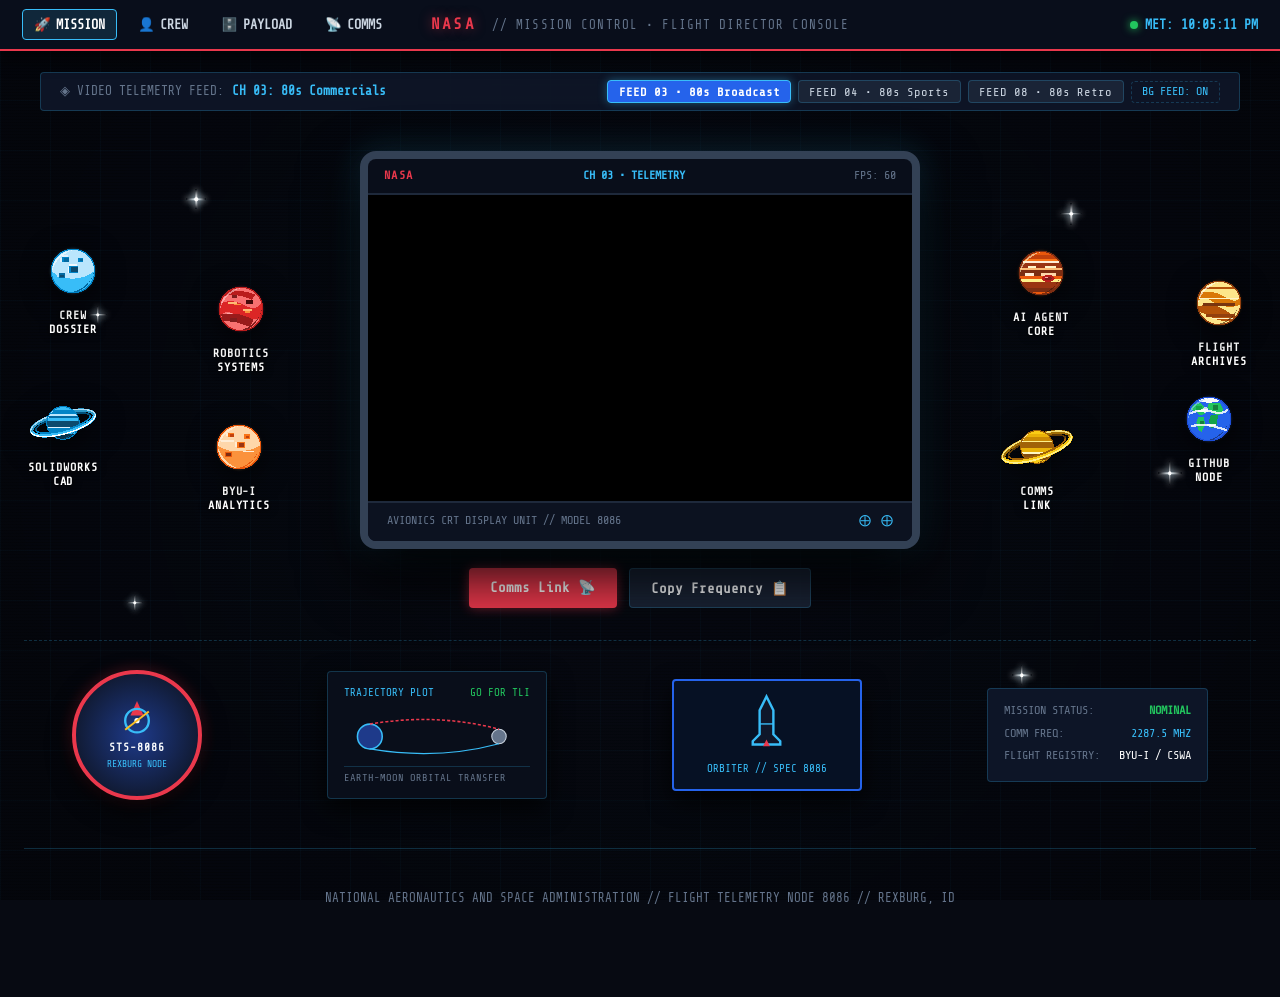
==== commit fb4aa361: "Add floating retro pixel planets and starbursts surrounding central CRT TV" ====
--- a/index.html
+++ b/index.html
@@ -83,68 +83,57 @@
     
     <div class="nasa-home-stage">
       
+      <!-- Starbursts in background (twinkling star flares like in the screenshot) -->
+      <div class="starburst-field" aria-hidden="true">
+        <div class="starburst-flare" style="top: 10%; left: 14%; --flare-size: 20px; animation-delay: 0s;"><span class="flare-core"></span></div>
+        <div class="starburst-flare" style="top: 16%; left: 34%; --flare-size: 14px; animation-delay: 1.2s;"><span class="flare-core"></span></div>
+        <div class="starburst-flare" style="top: 26%; left: 6%; --flare-size: 18px; animation-delay: 0.6s;"><span class="flare-core"></span></div>
+        <div class="starburst-flare" style="top: 12%; right: 15%; --flare-size: 22px; animation-delay: 1.8s;"><span class="flare-core"></span></div>
+        <div class="starburst-flare" style="top: 28%; right: 30%; --flare-size: 15px; animation-delay: 0.9s;"><span class="flare-core"></span></div>
+        <div class="starburst-flare" style="top: 48%; right: 7%; --flare-size: 24px; animation-delay: 2.1s;"><span class="flare-core"></span></div>
+        <div class="starburst-flare" style="top: 66%; left: 9%; --flare-size: 16px; animation-delay: 1.4s;"><span class="flare-core"></span></div>
+        <div class="starburst-flare" style="top: 76%; right: 19%; --flare-size: 20px; animation-delay: 0.4s;"><span class="flare-core"></span></div>
+        <div class="starburst-flare" style="top: 56%; left: 48%; --flare-size: 13px; animation-delay: 2.5s;"><span class="flare-core"></span></div>
+      </div>
+
       <!-- =========================================================
-           ARENA: CENTRAL NASA CRT TV SURROUNDED BY ICONS ON SIDES
+           FLOATING COSMIC ARENA: CENTRAL TV SURROUNDED BY FLOATING PLANETS
            ========================================================= -->
-      <div class="nasa-stage-grid">
+      <div class="cosmos-arena">
         
-        <!-- LEFT ICONS COLUMN (3 ITEMS) -->
-        <div style="display: flex; flex-direction: column; gap: 1.4rem;">
+        <!-- LEFT ORBIT (4 FLOATING PLANETS) -->
+        <div class="cosmos-orbit-left">
           
-          <!-- Icon 1: Crew Dossier / About -->
-          <a href="about.html" class="topic-icon-card float-1">
-            <div class="icon-graphic-box">
-              <!-- Astronaut / Crew Icon -->
-              <svg width="26" height="26" viewBox="0 0 24 24" fill="none" stroke="#38bdf8" stroke-width="2">
-                <circle cx="12" cy="7" r="4"/>
-                <path d="M5.5 21V19C5.5 15.6863 8.18629 13 11.5 13H12.5C15.8137 13 18.5 15.6863 18.5 19V21"/>
-                <circle cx="12" cy="7" r="1.5" fill="#ea384c"/>
-              </svg>
-            </div>
-            <div class="topic-text-col">
-              <span class="topic-tag">SECTION 01</span>
-              <span class="topic-label">CREW DOSSIER</span>
-              <span class="topic-dest-arrow">VIEW LOGS →</span>
-            </div>
-          </a>
-
-          <!-- Icon 2: Warehouse Robotics -->
-          <a href="projects.html#project-1" class="topic-icon-card float-2">
-            <div class="icon-graphic-box">
-              <!-- Robotics Arm Icon -->
-              <svg width="26" height="26" viewBox="0 0 24 24" fill="none" stroke="#38bdf8" stroke-width="2">
-                <rect x="4" y="18" width="16" height="4" rx="1"/>
-                <circle cx="12" cy="18" r="2.5" fill="#ea384c"/>
-                <line x1="12" y1="15.5" x2="8" y2="9"/>
-                <circle cx="8" cy="9" r="2" fill="#38bdf8"/>
-                <line x1="8" y1="9" x2="16" y2="4"/>
-                <circle cx="16" cy="4" r="2" fill="#ea384c"/>
-              </svg>
-            </div>
-            <div class="topic-text-col">
-              <span class="topic-tag">PAYLOAD 02</span>
-              <span class="topic-label">ROBOTICS SYSTEMS</span>
-              <span class="topic-dest-arrow">STORAGE AUTOMATION →</span>
-            </div>
-          </a>
-
-          <!-- Icon 3: SolidWorks CAD Blueprints -->
-          <a href="projects.html#project-3" class="topic-icon-card float-3">
-            <div class="icon-graphic-box">
-              <!-- CAD Isometric Cube Icon -->
-              <svg width="26" height="26" viewBox="0 0 24 24" fill="none" stroke="#38bdf8" stroke-width="2">
-                <path d="M12 2L21 7V17L12 22L3 17V7L12 2Z"/>
-                <line x1="12" y1="12" x2="12" y2="22"/>
-                <line x1="12" y1="12" x2="21" y2="7"/>
-                <line x1="12" y1="12" x2="3" y2="7"/>
-                <circle cx="12" cy="12" r="1.5" fill="#ea384c"/>
-              </svg>
-            </div>
-            <div class="topic-text-col">
-              <span class="topic-tag">BLUEPRINT 03</span>
-              <span class="topic-label">SOLIDWORKS CAD</span>
-              <span class="topic-dest-arrow">CSWA MECHANICAL →</span>
-            </div>
+          <!-- Planet 1: Ice Moon (Crew Dossier) -->
+          <a href="about.html" class="floating-planet float-planet-1" style="transform: translate(-10px, -20px);" title="Crew Dossier">
+            <div class="planet-halo">
+              <img src="assets/planets/planet-moon.svg" alt="Crew Dossier Planet" class="planet-sprite">
+            </div>
+            <span class="planet-text">CREW<br>DOSSIER</span>
+          </a>
+
+          <!-- Planet 2: Mars Dynamo (Robotics Systems) -->
+          <a href="projects.html#project-1" class="floating-planet float-planet-2" style="transform: translate(16px, 18px);" title="Robotics Systems">
+            <div class="planet-halo">
+              <img src="assets/planets/planet-mars.svg" alt="Robotics Systems Planet" class="planet-sprite">
+            </div>
+            <span class="planet-text">ROBOTICS<br>SYSTEMS</span>
+          </a>
+
+          <!-- Planet 3: Ice Ring Titan (SolidWorks CAD) -->
+          <a href="projects.html#project-3" class="floating-planet planet-ringed float-planet-3" style="transform: translate(-20px, -8px);" title="SolidWorks CAD">
+            <div class="planet-halo">
+              <img src="assets/planets/planet-ice-ring.svg" alt="SolidWorks CAD Planet" class="planet-sprite">
+            </div>
+            <span class="planet-text">SOLIDWORKS<br>CAD</span>
+          </a>
+
+          <!-- Planet 4: Peach Sandy Moon (BYU-I Analytics) -->
+          <a href="about.html#education" class="floating-planet float-planet-4" style="transform: translate(14px, 16px);" title="BYU-I Analytics">
+            <div class="planet-halo">
+              <img src="assets/planets/planet-peach.svg" alt="BYU-I Analytics Planet" class="planet-sprite">
+            </div>
+            <span class="planet-text">BYU-I<br>ANALYTICS</span>
           </a>
 
         </div>
@@ -183,63 +172,39 @@
           </div>
         </div>
 
-        <!-- RIGHT ICONS COLUMN (3 ITEMS) -->
-        <div style="display: flex; flex-direction: column; gap: 1.4rem;">
+        <!-- RIGHT ORBIT (4 FLOATING PLANETS) -->
+        <div class="cosmos-orbit-right">
           
-          <!-- Icon 4: Flight Archives (Projects) -->
-          <a href="projects.html" class="topic-icon-card float-2">
-            <div class="icon-graphic-box">
-              <!-- Payload Box Icon -->
-              <svg width="26" height="26" viewBox="0 0 24 24" fill="none" stroke="#38bdf8" stroke-width="2">
-                <path d="M21 8V19C21 20.1046 20.1046 21 19 21H5C3.89543 21 3 20.1046 3 19V8"/>
-                <path d="M23 4H1V8H23V4Z"/>
-                <path d="M10 12H14" stroke="#ea384c"/>
-              </svg>
-            </div>
-            <div class="topic-text-col">
-              <span class="topic-tag">SECTION 04</span>
-              <span class="topic-label">FLIGHT ARCHIVES</span>
-              <span class="topic-dest-arrow">ALL PROJECTS →</span>
-            </div>
-          </a>
-
-          <!-- Icon 5: Neural AI Core -->
-          <a href="projects.html#project-2" class="topic-icon-card float-1">
-            <div class="icon-graphic-box">
-              <!-- Microprocessor Chip Icon -->
-              <svg width="26" height="26" viewBox="0 0 24 24" fill="none" stroke="#38bdf8" stroke-width="2">
-                <rect x="5" y="5" width="14" height="14" rx="2"/>
-                <circle cx="12" cy="12" r="3" fill="#ea384c"/>
-                <line x1="12" y1="1" x2="12" y2="5"/>
-                <line x1="12" y1="19" x2="12" y2="23"/>
-                <line x1="1" y1="12" x2="5" y2="12"/>
-                <line x1="19" y1="12" x2="23" y2="12"/>
-              </svg>
-            </div>
-            <div class="topic-text-col">
-              <span class="topic-tag">SYSTEMS 05</span>
-              <span class="topic-label">AI AGENT CORE</span>
-              <span class="topic-dest-arrow">LLM & RAG →</span>
-            </div>
-          </a>
-
-          <!-- Icon 6: Mission Analytics (BYU-I) -->
-          <a href="about.html#education" class="topic-icon-card float-3">
-            <div class="icon-graphic-box">
-              <!-- Analytics Orbit Icon -->
-              <svg width="26" height="26" viewBox="0 0 24 24" fill="none" stroke="#38bdf8" stroke-width="2">
-                <line x1="18" y1="20" x2="18" y2="10"/>
-                <line x1="12" y1="20" x2="12" y2="4"/>
-                <line x1="6" y1="20" x2="6" y2="14"/>
-                <circle cx="12" cy="4" r="1.5" fill="#ea384c"/>
-                <circle cx="18" cy="10" r="1.5" fill="#38bdf8"/>
-              </svg>
-            </div>
-            <div class="topic-text-col">
-              <span class="topic-tag">DEGREE 06</span>
-              <span class="topic-label">BYU-I ANALYTICS</span>
-              <span class="topic-dest-arrow">BUSINESS ANALYTICS →</span>
-            </div>
+          <!-- Planet 5: Orange Banded Jupiter (AI Agent Core) -->
+          <a href="projects.html#project-2" class="floating-planet float-planet-5" style="transform: translate(-14px, -18px);" title="AI Agent Core">
+            <div class="planet-halo">
+              <img src="assets/planets/planet-jupiter.svg" alt="AI Agent Core Planet" class="planet-sprite">
+            </div>
+            <span class="planet-text">AI AGENT<br>CORE</span>
+          </a>
+
+          <!-- Planet 6: Caramel Marbled Gas World (Flight Archives) -->
+          <a href="projects.html" class="floating-planet float-planet-6" style="transform: translate(22px, 12px);" title="Flight Archives">
+            <div class="planet-halo">
+              <img src="assets/planets/planet-caramel.svg" alt="Flight Archives Planet" class="planet-sprite">
+            </div>
+            <span class="planet-text">FLIGHT<br>ARCHIVES</span>
+          </a>
+
+          <!-- Planet 7: Golden Saturn Ringed (Comms Link) -->
+          <a href="contact.html" class="floating-planet planet-ringed float-planet-7" style="transform: translate(-18px, 16px);" title="Comms Transmission">
+            <div class="planet-halo">
+              <img src="assets/planets/planet-saturn.svg" alt="Comms Transmission Planet" class="planet-sprite">
+            </div>
+            <span class="planet-text">COMMS<br>LINK</span>
+          </a>
+
+          <!-- Planet 8: Earth Terra (GitHub Source Node) -->
+          <a href="https://github.com/collinwebb007" target="_blank" rel="noopener noreferrer" class="floating-planet float-planet-8" style="transform: translate(12px, -12px);" title="GitHub Node">
+            <div class="planet-halo">
+              <img src="assets/planets/planet-earth.svg" alt="GitHub Node Planet" class="planet-sprite">
+            </div>
+            <span class="planet-text">GITHUB<br>NODE</span>
           </a>
 
         </div>
@@ -253,7 +218,7 @@
       <div class="nasa-decor-gallery">
         
         <!-- Decor 1: STS-8086 Mission Patch -->
-        <div class="nasa-decor-item nasa-mission-patch" title="NASA STS-8086 Mission Patch">
+        <div class="nasa-decor-item nasa-mission-patch float-decor-1" title="NASA STS-8086 Mission Patch">
           <svg width="42" height="42" viewBox="0 0 32 32" fill="none">
             <path d="M16 3L21 14H11L16 3Z" fill="#ea384c"/>
             <circle cx="16" cy="18" r="9" stroke="#38bdf8" stroke-width="1.8"/>
@@ -265,7 +230,7 @@
         </div>
 
         <!-- Decor 2: Apollo Lunar Trajectory Chart -->
-        <div class="nasa-decor-item apollo-chart-box" title="Apollo Lunar Trajectory Chart">
+        <div class="nasa-decor-item apollo-chart-box float-decor-2" title="Apollo Lunar Trajectory Chart">
           <div class="chart-header">
             <span>TRAJECTORY PLOT</span>
             <span style="color:#22c55e;">GO FOR TLI</span>
@@ -285,7 +250,7 @@
         </div>
 
         <!-- Decor 3: Space Shuttle Blueprint -->
-        <div class="nasa-decor-item shuttle-blueprint" title="Space Shuttle Orbiter Blueprint">
+        <div class="nasa-decor-item shuttle-blueprint float-decor-3" title="Space Shuttle Orbiter Blueprint">
           <svg width="45" height="55" viewBox="0 0 24 32" fill="none">
             <path d="M12 2L16 10V24L20 28V30H4V28L8 24V10L12 2Z" fill="#0f172a" stroke="#38bdf8" stroke-width="1.4"/>
             <polygon points="12,27 10,31 14,31" fill="#ea384c"/>
@@ -295,7 +260,7 @@
         </div>
 
         <!-- Decor 4: Mission Telemetry Module -->
-        <div class="nasa-decor-item telemetry-module" title="Mission Telemetry Status">
+        <div class="nasa-decor-item telemetry-module float-decor-4" title="Mission Telemetry Status">
           <div class="telemetry-row">
             <span>MISSION STATUS:</span>
             <span class="telemetry-val">NOMINAL</span>
--- a/css/style.css
+++ b/css/style.css
@@ -319,27 +319,90 @@
 }
 
 /* =============================================================
-   SIMPLISTIC NASA HOMEPAGE STAGE (CENTRAL TV + ICONS SURROUNDING)
+   SIMPLISTIC NASA HOMEPAGE STAGE (CENTRAL TV + FLOATING PLANETS)
+   Modeled after the floating celestial style with vintage NASA vibe
    ============================================================= */
 .nasa-home-stage {
-  min-height: 75vh;
+  min-height: 80vh;
   display: flex;
   flex-direction: column;
   justify-content: center;
   align-items: center;
   position: relative;
-  padding: 1.5rem 0;
-}
-
-/* Central Arena Grid */
-.nasa-stage-grid {
+  padding: 1.5rem 0 3rem 0;
+  width: 100%;
+}
+
+/* Starburst Cross Flares in the Deep Starfield (like in screenshot) */
+.starburst-field {
+  position: absolute;
+  top: 0;
+  left: 0;
+  width: 100%;
+  height: 100%;
+  pointer-events: none;
+  z-index: 1;
+  overflow: hidden;
+}
+
+.starburst-flare {
+  position: absolute;
+  pointer-events: none;
+  animation: flareTwinkle 3.2s ease-in-out infinite alternate;
+}
+
+.starburst-flare::before {
+  content: '';
+  position: absolute;
+  top: 50%;
+  left: 50%;
+  width: var(--flare-size, 18px);
+  height: 1.5px;
+  background: linear-gradient(90deg, transparent, #ffffff, transparent);
+  transform: translate(-50%, -50%);
+  box-shadow: 0 0 6px rgba(255, 255, 255, 0.9);
+}
+
+.starburst-flare::after {
+  content: '';
+  position: absolute;
+  top: 50%;
+  left: 50%;
+  width: 1.5px;
+  height: var(--flare-size, 18px);
+  background: linear-gradient(180deg, transparent, #ffffff, transparent);
+  transform: translate(-50%, -50%);
+  box-shadow: 0 0 6px rgba(255, 255, 255, 0.9);
+}
+
+.starburst-flare .flare-core {
+  position: absolute;
+  top: 50%;
+  left: 50%;
+  width: 3.5px;
+  height: 3.5px;
+  border-radius: 50%;
+  background: #ffffff;
+  box-shadow: 0 0 8px #38bdf8, 0 0 12px #ffffff;
+  transform: translate(-50%, -50%);
+}
+
+@keyframes flareTwinkle {
+  0% { opacity: 0.25; transform: scale(0.85); }
+  50% { opacity: 1; transform: scale(1.25); }
+  100% { opacity: 0.35; transform: scale(0.9); }
+}
+
+/* Central Arena Grid: Left Orbit, Center TV, Right Orbit */
+.cosmos-arena {
   display: grid;
-  grid-template-columns: 240px 1fr 240px;
-  align-items: center;
-  gap: 2rem;
+  grid-template-columns: 260px 1fr 260px;
+  align-items: center;
+  gap: 1.5rem;
   width: 100%;
-  max-width: 1240px;
+  max-width: 1300px;
   position: relative;
+  z-index: 20;
 }
 
 /* 1. CENTRAL VINTAGE NASA CRT TV */
@@ -353,7 +416,7 @@
 
 .nasa-crt-monitor {
   width: 100%;
-  max-width: 600px;
+  max-width: 560px;
   background: linear-gradient(180deg, #1e293b 0%, #0f172a 60%, #020617 100%);
   border: 8px solid #334155;
   border-radius: var(--radius-lg);
@@ -429,83 +492,144 @@
   justify-content: center;
 }
 
-/* 2. SURROUNDING CLICKABLE ICON BUTTONS */
-.topic-icon-card {
-  background: var(--nasa-panel);
-  border: 1px solid var(--nasa-border);
-  border-radius: var(--radius-sm);
-  padding: 0.95rem 1rem;
+/* 2. FLOATING COSMIC ORBITS (Left and Right Flanks) */
+.cosmos-orbit-left,
+.cosmos-orbit-right {
+  display: grid;
+  grid-template-columns: 1fr 1fr;
+  row-gap: 2.8rem;
+  column-gap: 1.5rem;
+  align-items: center;
+  justify-items: center;
+  position: relative;
+}
+
+/* 3. INDIVIDUAL FLOATING PLANET NODES */
+.floating-planet {
+  display: flex;
+  flex-direction: column;
+  align-items: center;
+  text-align: center;
   text-decoration: none;
-  color: inherit;
-  display: flex;
-  align-items: center;
-  gap: 0.85rem;
-  transition: all 0.25s cubic-bezier(0.34, 1.56, 0.64, 1);
-  box-shadow: 0 6px 20px rgba(0, 0, 0, 0.6);
-  backdrop-filter: blur(14px);
+  cursor: pointer;
+  z-index: 25;
+  transition: transform 0.35s cubic-bezier(0.34, 1.56, 0.64, 1);
+  user-select: none;
+}
+
+.planet-halo {
   position: relative;
-  z-index: 25;
-  cursor: pointer;
-}
-
-.topic-icon-card:hover {
-  transform: translateY(-6px) scale(1.05);
-  border-color: var(--nasa-cyan);
-  background: var(--nasa-panel-hover);
-  box-shadow: 0 12px 30px rgba(0, 0, 0, 0.8), 0 0 16px rgba(56, 189, 248, 0.4);
-}
-
-.icon-graphic-box {
-  width: 46px;
-  height: 46px;
-  flex-shrink: 0;
-  background: #0a0f1d;
-  border: 1px solid var(--nasa-border);
-  border-radius: var(--radius-sm);
   display: flex;
   align-items: center;
   justify-content: center;
-}
-
-.topic-text-col {
-  display: flex;
-  flex-direction: column;
-}
-
-.topic-tag {
-  font-family: var(--font-mono);
-  font-size: 0.68rem;
-  color: var(--nasa-cyan);
+  transition: transform 0.35s cubic-bezier(0.34, 1.56, 0.64, 1), filter 0.35s ease;
+}
+
+.planet-sprite {
+  width: 58px;
+  height: 58px;
+  object-fit: contain;
+  filter: drop-shadow(0 6px 14px rgba(0, 0, 0, 0.75));
+  transition: transform 0.3s ease;
+}
+
+/* Ringed planets are slightly wider to account for rings */
+.planet-ringed .planet-sprite {
+  width: 76px;
+  height: 58px;
+}
+
+.planet-text {
+  margin-top: 0.55rem;
+  font-family: var(--font-mono);
+  font-size: 0.73rem;
+  font-weight: 700;
+  letter-spacing: 0.08em;
+  color: #ffffff;
+  text-shadow: 0 1px 4px rgba(0, 0, 0, 0.95), 0 0 10px rgba(0, 0, 0, 0.8);
+  line-height: 1.22;
+  text-align: center;
   text-transform: uppercase;
-  letter-spacing: 0.05em;
-}
-
-.topic-label {
-  font-family: var(--font-mono);
-  font-size: 0.95rem;
-  font-weight: 700;
-  color: var(--text-white);
-  line-height: 1.2;
-  margin: 0.1rem 0;
-}
-
-.topic-dest-arrow {
-  font-family: var(--font-mono);
-  font-size: 0.72rem;
-  color: var(--nasa-red);
-  font-weight: bold;
-}
-
-/* Floating Animations */
-.float-1 { animation: floatNasa 6s ease-in-out infinite alternate; }
-.float-2 { animation: floatNasa 7s ease-in-out 1s infinite alternate-reverse; }
-.float-3 { animation: floatNasa 5.5s ease-in-out 0.5s infinite alternate; }
-
-@keyframes floatNasa {
-  0% { transform: translateY(0px); }
-  50% { transform: translateY(-6px); }
-  100% { transform: translateY(4px); }
-}
+  transition: color 0.25s ease, text-shadow 0.25s ease;
+}
+
+/* Planet Hover Effects */
+.floating-planet:hover {
+  transform: scale(1.16) translateY(-5px) !important;
+}
+
+.floating-planet:hover .planet-halo {
+  filter: drop-shadow(0 0 18px rgba(56, 189, 248, 0.9));
+}
+
+.floating-planet:hover .planet-text {
+  color: var(--nasa-cyan);
+  text-shadow: 0 0 10px rgba(56, 189, 248, 0.9), 0 2px 4px rgba(0, 0, 0, 0.9);
+}
+
+/* Zero-Gravity Floating Drift Keyframes */
+@keyframes zeroGDrift1 {
+  0% { transform: translateY(0px) rotate(0deg); }
+  50% { transform: translateY(-12px) rotate(1.5deg); }
+  100% { transform: translateY(4px) rotate(-1deg); }
+}
+
+@keyframes zeroGDrift2 {
+  0% { transform: translateY(0px) rotate(0deg); }
+  50% { transform: translateY(11px) rotate(-2deg); }
+  100% { transform: translateY(-8px) rotate(1deg); }
+}
+
+@keyframes zeroGDrift3 {
+  0% { transform: translateY(0px) rotate(0deg); }
+  50% { transform: translateY(-10px) rotate(-1.5deg); }
+  100% { transform: translateY(6px) rotate(2deg); }
+}
+
+@keyframes zeroGDrift4 {
+  0% { transform: translateY(0px) rotate(0deg); }
+  50% { transform: translateY(12px) rotate(1.8deg); }
+  100% { transform: translateY(-6px) rotate(-1deg); }
+}
+
+@keyframes zeroGDrift5 {
+  0% { transform: translateY(0px) rotate(0deg); }
+  50% { transform: translateY(-9px) rotate(1.2deg); }
+  100% { transform: translateY(7px) rotate(-1.5deg); }
+}
+
+@keyframes zeroGDrift6 {
+  0% { transform: translateY(0px) rotate(0deg); }
+  50% { transform: translateY(11px) rotate(-1.5deg); }
+  100% { transform: translateY(-9px) rotate(1.5deg); }
+}
+
+@keyframes zeroGDrift7 {
+  0% { transform: translateY(0px) rotate(0deg); }
+  50% { transform: translateY(-11px) rotate(2deg); }
+  100% { transform: translateY(5px) rotate(-2deg); }
+}
+
+@keyframes zeroGDrift8 {
+  0% { transform: translateY(0px) rotate(0deg); }
+  50% { transform: translateY(8px) rotate(-1deg); }
+  100% { transform: translateY(-10px) rotate(1.2deg); }
+}
+
+.float-planet-1 { animation: zeroGDrift1 6.5s ease-in-out infinite alternate; }
+.float-planet-2 { animation: zeroGDrift2 7.8s ease-in-out 0.8s infinite alternate-reverse; }
+.float-planet-3 { animation: zeroGDrift3 5.9s ease-in-out 1.4s infinite alternate; }
+.float-planet-4 { animation: zeroGDrift4 8.2s ease-in-out 0.3s infinite alternate-reverse; }
+.float-planet-5 { animation: zeroGDrift5 6.8s ease-in-out 1.9s infinite alternate; }
+.float-planet-6 { animation: zeroGDrift6 7.3s ease-in-out 0.9s infinite alternate-reverse; }
+.float-planet-7 { animation: zeroGDrift7 5.7s ease-in-out 1.2s infinite alternate; }
+.float-planet-8 { animation: zeroGDrift8 7.0s ease-in-out 1.7s infinite alternate-reverse; }
+
+/* Floating Decor Keyframes */
+.float-decor-1 { animation: zeroGDrift3 7.5s ease-in-out infinite alternate; }
+.float-decor-2 { animation: zeroGDrift5 8.2s ease-in-out 1.2s infinite alternate-reverse; }
+.float-decor-3 { animation: zeroGDrift1 6.9s ease-in-out 0.5s infinite alternate; }
+.float-decor-4 { animation: zeroGDrift7 7.7s ease-in-out 1.8s infinite alternate-reverse; }
 
 /* =============================================================
    VINTAGE NASA BACKGROUND DECORATIONS
@@ -1066,21 +1190,51 @@
     flex-direction: column;
     align-items: center;
   }
-  .nasa-stage-grid {
+  .cosmos-arena {
     display: flex;
     flex-direction: column;
     align-items: center;
-    gap: 1.5rem;
+    gap: 2.2rem;
   }
   .center-tv-wrapper {
-    order: -1;
+    order: 1;
     width: 100%;
+    max-width: 560px;
   }
-  .topic-icon-card {
+  .cosmos-orbit-left {
+    order: 2;
+    grid-template-columns: repeat(4, 1fr);
+    gap: 1.2rem;
     width: 100%;
-    max-width: 440px;
+    max-width: 640px;
+  }
+  .cosmos-orbit-right {
+    order: 3;
+    grid-template-columns: repeat(4, 1fr);
+    gap: 1.2rem;
+    width: 100%;
+    max-width: 640px;
+  }
+  .floating-planet {
+    transform: none !important;
   }
   .edu-cert-split {
     grid-template-columns: 1fr;
   }
 }
+
+@media (max-width: 560px) {
+  .cosmos-orbit-left,
+  .cosmos-orbit-right {
+    grid-template-columns: repeat(2, 1fr);
+    gap: 1.4rem;
+  }
+  .planet-sprite {
+    width: 48px;
+    height: 48px;
+  }
+  .planet-ringed .planet-sprite {
+    width: 64px;
+    height: 48px;
+  }
+}
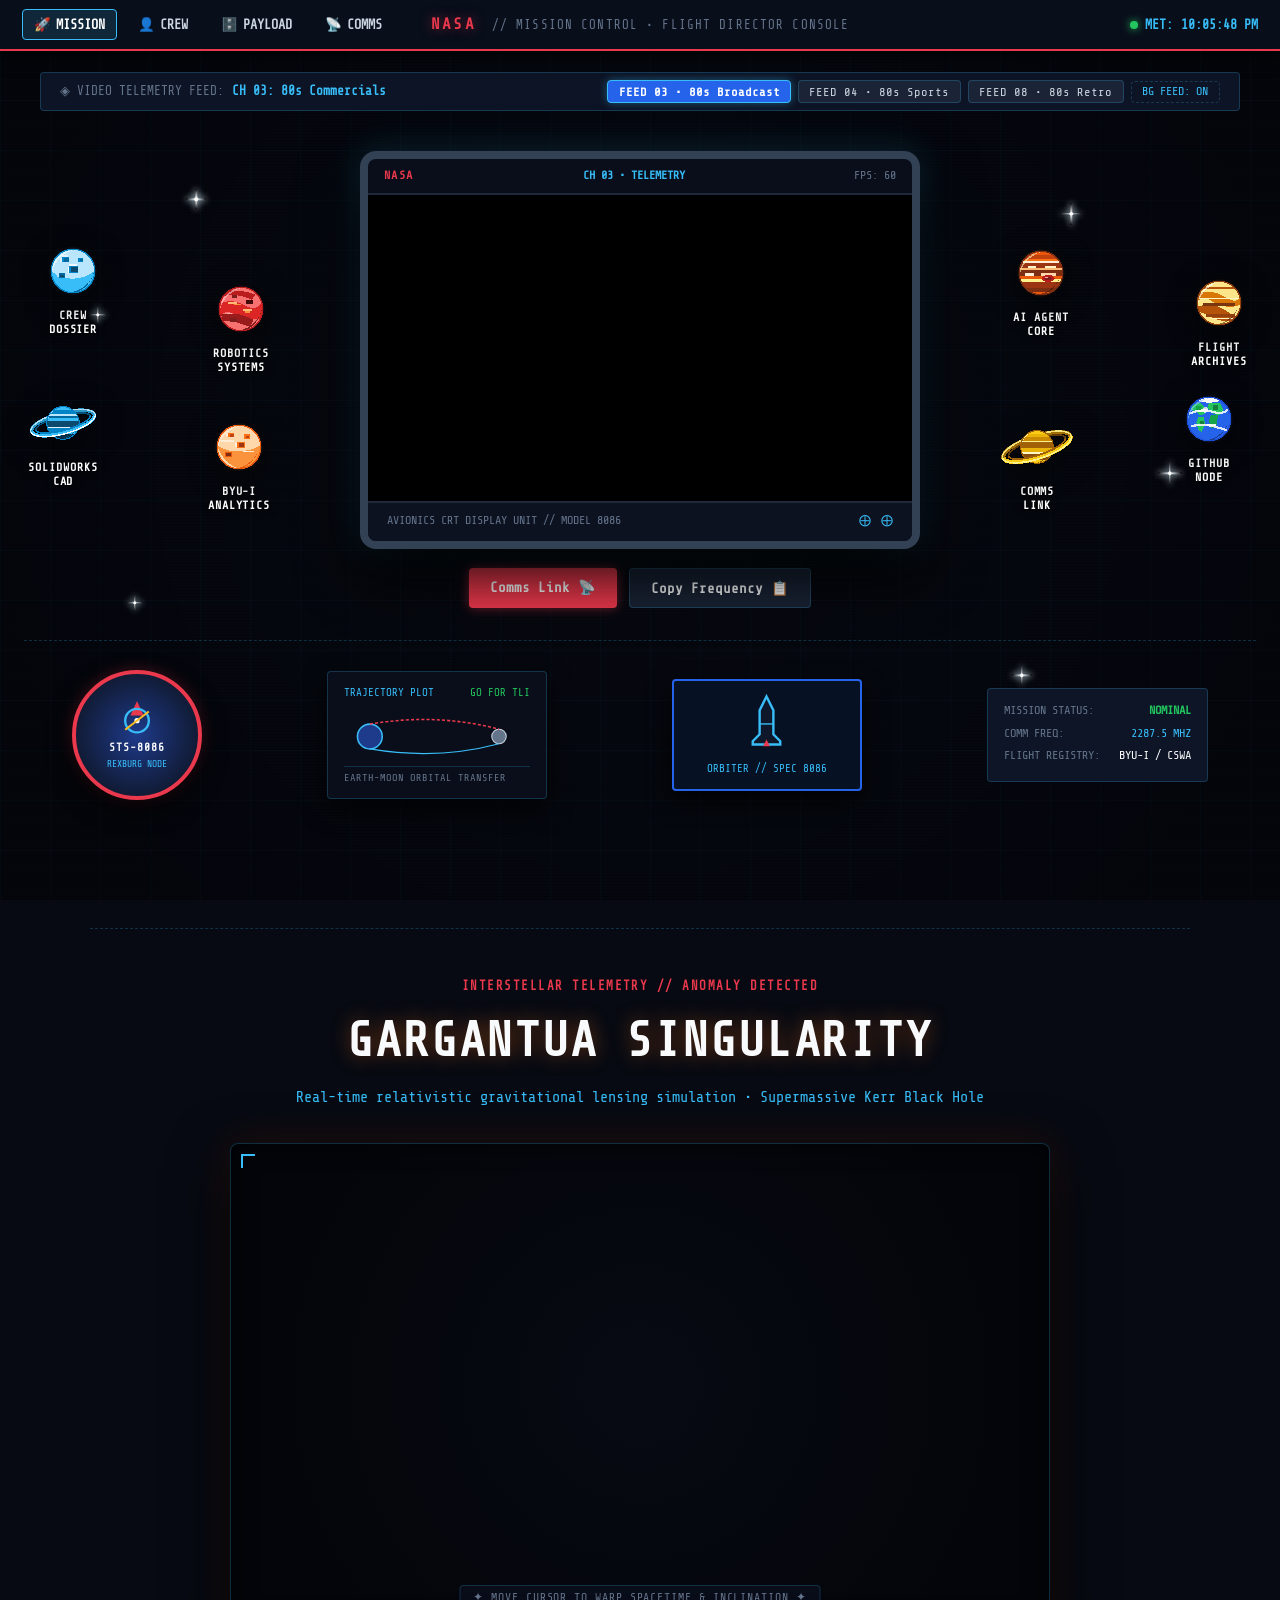
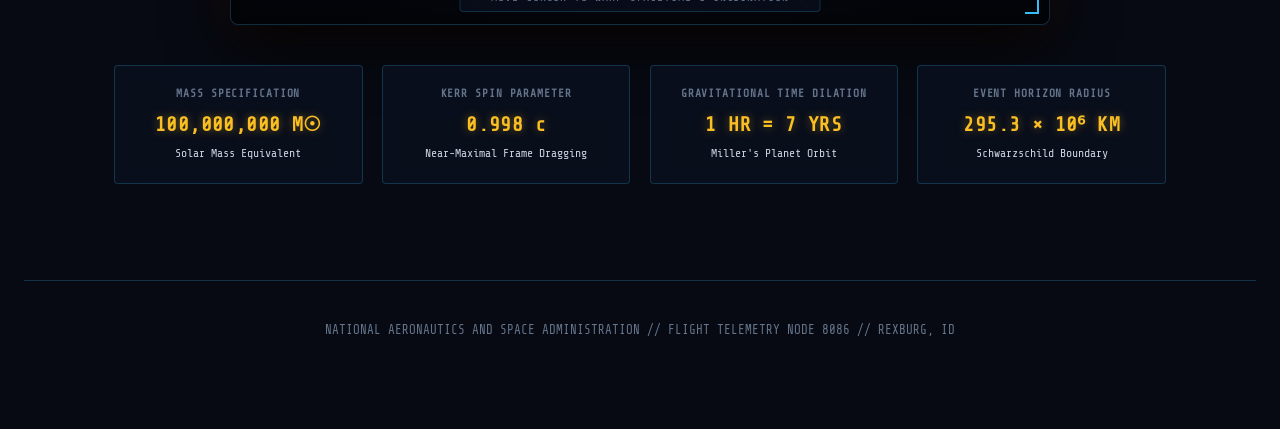
==== commit 5e6af165: "Add interactive Interstellar Gargantua black hole animation and telemetry deck" ====
--- a/index.html
+++ b/index.html
@@ -279,6 +279,49 @@
 
     </div>
 
+    <!-- =========================================================
+         SECTION 02: GARGANTUA GRAVITATIONAL ANOMALY OBSERVATORY
+         Interstellar Relativistic Kerr Singularity Animation
+         ========================================================= -->
+    <section class="blackhole-section" id="gargantua-observatory">
+      <div class="blackhole-header">
+        <span class="blackhole-kicker">INTERSTELLAR TELEMETRY // ANOMALY DETECTED</span>
+        <h2 class="blackhole-title">Gargantua Singularity</h2>
+        <p class="blackhole-subtitle">
+          Real-time relativistic gravitational lensing simulation • Supermassive Kerr Black Hole
+        </p>
+      </div>
+
+      <div class="blackhole-canvas-wrapper">
+        <canvas id="gargantua-canvas"></canvas>
+        <div class="canvas-hint">✦ MOVE CURSOR TO WARP SPACETIME & INCLINATION ✦</div>
+      </div>
+
+      <!-- Relativistic Flight Specifications Deck -->
+      <div class="singularity-telemetry-grid">
+        <div class="telemetry-stat-card">
+          <span class="stat-label">MASS SPECIFICATION</span>
+          <span class="stat-value">100,000,000 M☉</span>
+          <span class="stat-desc">Solar Mass Equivalent</span>
+        </div>
+        <div class="telemetry-stat-card">
+          <span class="stat-label">KERR SPIN PARAMETER</span>
+          <span class="stat-value">0.998 c</span>
+          <span class="stat-desc">Near-Maximal Frame Dragging</span>
+        </div>
+        <div class="telemetry-stat-card">
+          <span class="stat-label">GRAVITATIONAL TIME DILATION</span>
+          <span class="stat-value">1 HR = 7 YRS</span>
+          <span class="stat-desc">Miller's Planet Orbit</span>
+        </div>
+        <div class="telemetry-stat-card">
+          <span class="stat-label">EVENT HORIZON RADIUS</span>
+          <span class="stat-value">295.3 × 10⁶ KM</span>
+          <span class="stat-desc">Schwarzschild Boundary</span>
+        </div>
+      </div>
+    </section>
+
     <!-- FOOTER -->
     <footer class="retro-footer">
       <p>NATIONAL AERONAUTICS AND SPACE ADMINISTRATION // FLIGHT TELEMETRY NODE 8086 // REXBURG, ID</p>
@@ -292,5 +335,6 @@
   <!-- Scripts -->
   <script src="js/data.js"></script>
   <script src="js/main.js"></script>
+  <script src="js/blackhole.js"></script>
 </body>
 </html>
--- a/css/style.css
+++ b/css/style.css
@@ -1238,3 +1238,166 @@
     height: 48px;
   }
 }
+
+/* =============================================================
+   GARGANTUA RELATIVISTIC BLACK HOLE OBSERVATORY SECTION
+   Christopher Nolan / Kip Thorne Interstellar Singularity
+   ============================================================= */
+.blackhole-section {
+  margin: 5rem auto 3rem auto;
+  max-width: 1100px;
+  position: relative;
+  z-index: 20;
+  text-align: center;
+  padding: 3rem 1.5rem;
+  border-top: 1px dashed var(--nasa-border);
+}
+
+.blackhole-header {
+  margin-bottom: 2rem;
+}
+
+.blackhole-kicker {
+  font-family: var(--font-mono);
+  font-size: 0.78rem;
+  color: var(--nasa-red);
+  font-weight: 700;
+  letter-spacing: 0.12em;
+  text-transform: uppercase;
+  display: block;
+  margin-bottom: 0.4rem;
+}
+
+.blackhole-title {
+  font-family: var(--font-mono);
+  font-size: clamp(2rem, 4.5vw, 3rem);
+  font-weight: 800;
+  color: var(--text-white);
+  letter-spacing: 0.04em;
+  text-transform: uppercase;
+  margin-bottom: 0.4rem;
+  text-shadow: 0 0 20px rgba(249, 115, 22, 0.4);
+}
+
+.blackhole-subtitle {
+  font-family: var(--font-mono);
+  font-size: 0.95rem;
+  color: var(--nasa-cyan);
+  max-width: 700px;
+  margin: 0 auto;
+}
+
+.blackhole-canvas-wrapper {
+  position: relative;
+  width: 100%;
+  max-width: 820px;
+  margin: 0 auto 2.5rem auto;
+  background: radial-gradient(circle at center, #070a12 0%, #03050a 80%);
+  border: 1px solid var(--nasa-border);
+  border-radius: var(--radius-md);
+  box-shadow: 
+    0 20px 60px rgba(0, 0, 0, 0.9),
+    0 0 40px rgba(234, 88, 12, 0.15),
+    inset 0 0 25px rgba(0, 0, 0, 0.8);
+  overflow: hidden;
+}
+
+/* Corner bracket decals like NASA telemetry terminals */
+.blackhole-canvas-wrapper::before,
+.blackhole-canvas-wrapper::after {
+  content: '';
+  position: absolute;
+  width: 14px;
+  height: 14px;
+  pointer-events: none;
+  z-index: 10;
+}
+
+.blackhole-canvas-wrapper::before {
+  top: 10px;
+  left: 10px;
+  border-top: 2px solid var(--nasa-cyan);
+  border-left: 2px solid var(--nasa-cyan);
+}
+
+.blackhole-canvas-wrapper::after {
+  bottom: 10px;
+  right: 10px;
+  border-bottom: 2px solid var(--nasa-cyan);
+  border-right: 2px solid var(--nasa-cyan);
+}
+
+#gargantua-canvas {
+  display: block;
+  width: 100%;
+  height: 480px;
+  cursor: crosshair;
+}
+
+.canvas-hint {
+  position: absolute;
+  bottom: 12px;
+  left: 50%;
+  transform: translateX(-50%);
+  font-family: var(--font-mono);
+  font-size: 0.72rem;
+  color: var(--text-dim);
+  letter-spacing: 0.08em;
+  background: rgba(10, 15, 29, 0.85);
+  padding: 0.2rem 0.8rem;
+  border-radius: var(--radius-sm);
+  border: 1px solid rgba(56, 189, 248, 0.2);
+  pointer-events: none;
+}
+
+/* Singularity Telemetry Deck */
+.singularity-telemetry-grid {
+  display: grid;
+  grid-template-columns: repeat(auto-fit, minmax(210px, 1fr));
+  gap: 1.2rem;
+  margin-top: 1.5rem;
+}
+
+.telemetry-stat-card {
+  background: rgba(10, 16, 30, 0.85);
+  border: 1px solid var(--nasa-border);
+  border-radius: var(--radius-sm);
+  padding: 1.2rem 1rem;
+  display: flex;
+  flex-direction: column;
+  align-items: center;
+  text-align: center;
+  transition: all 0.25s ease;
+  backdrop-filter: blur(10px);
+}
+
+.telemetry-stat-card:hover {
+  border-color: var(--nasa-cyan);
+  transform: translateY(-3px);
+  box-shadow: 0 10px 25px rgba(0, 0, 0, 0.7), 0 0 15px rgba(56, 189, 248, 0.2);
+}
+
+.stat-label {
+  font-family: var(--font-mono);
+  font-size: 0.7rem;
+  color: var(--text-dim);
+  font-weight: 700;
+  letter-spacing: 0.08em;
+  margin-bottom: 0.4rem;
+}
+
+.stat-value {
+  font-family: var(--font-mono);
+  font-size: 1.25rem;
+  font-weight: 800;
+  color: #fbbf24;
+  letter-spacing: 0.02em;
+  margin-bottom: 0.25rem;
+  text-shadow: 0 0 10px rgba(251, 191, 36, 0.4);
+}
+
+.stat-desc {
+  font-family: var(--font-mono);
+  font-size: 0.72rem;
+  color: var(--text-lunar);
+}
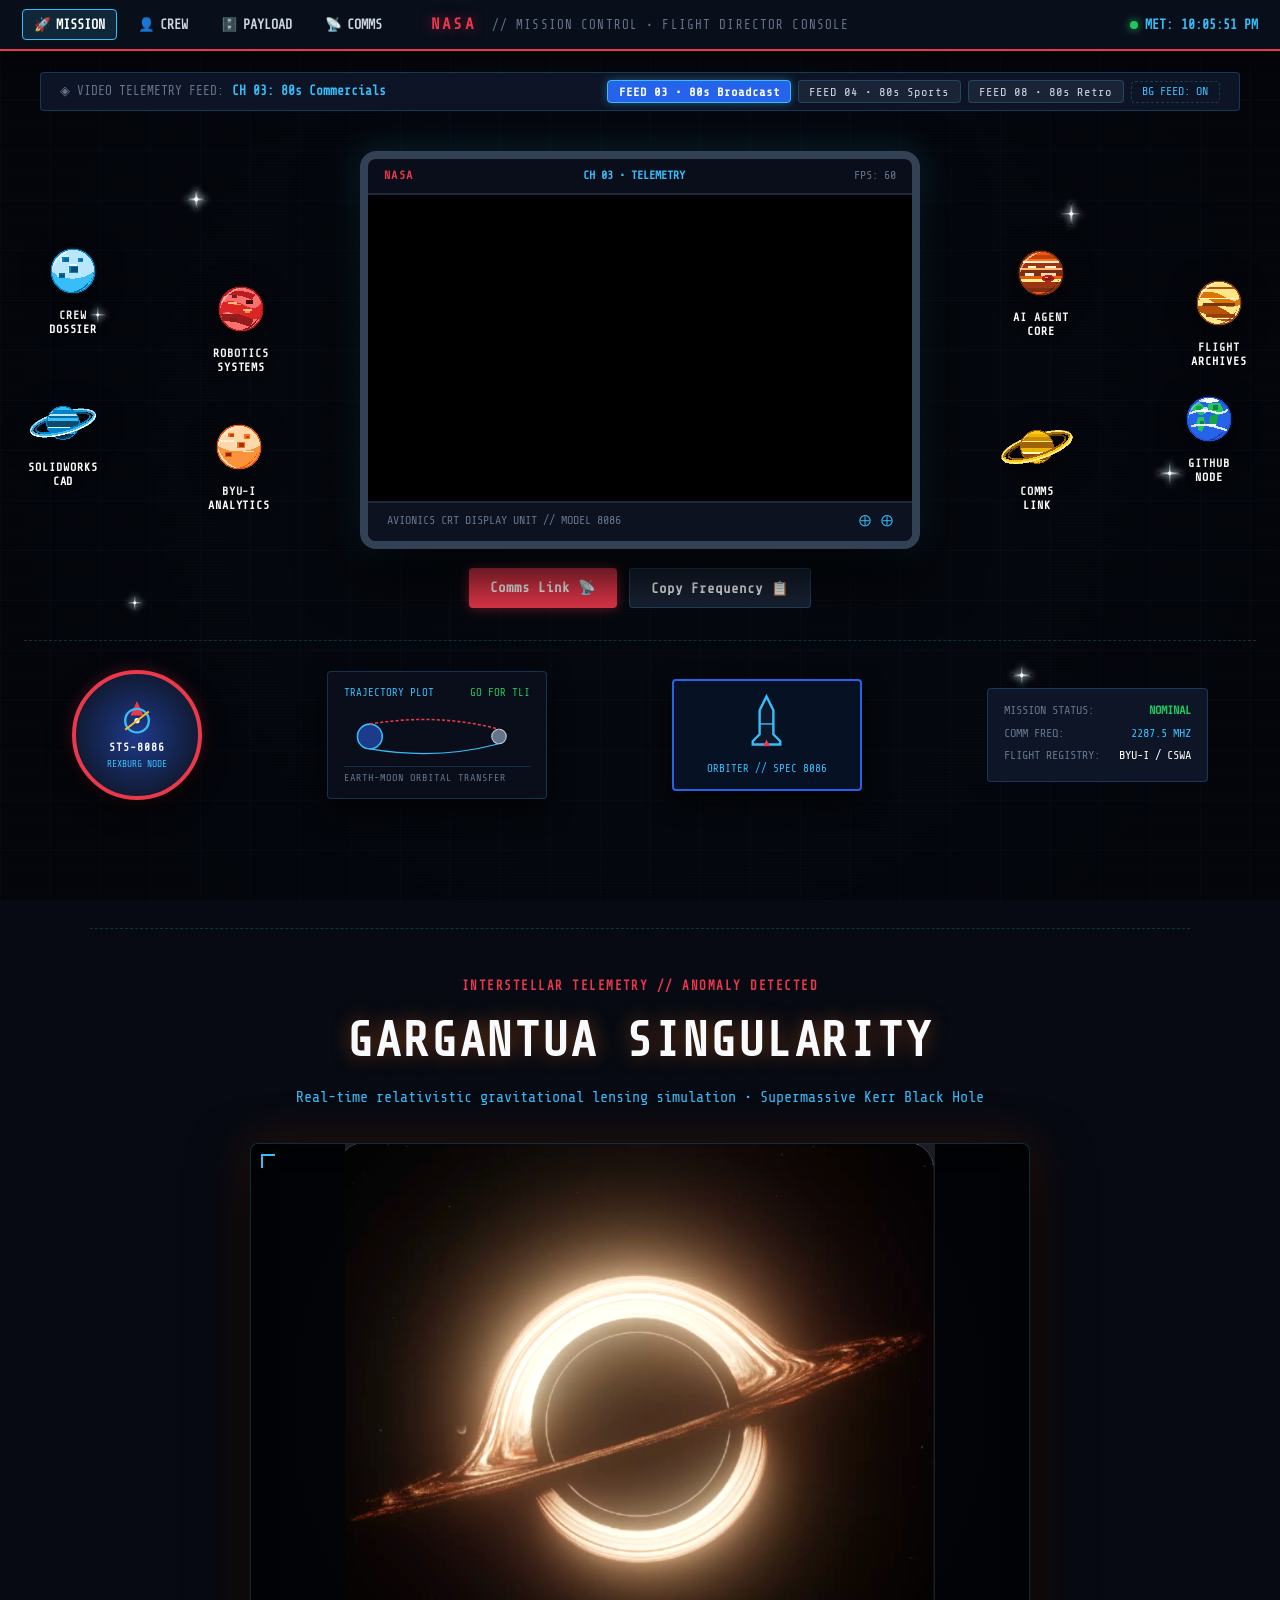
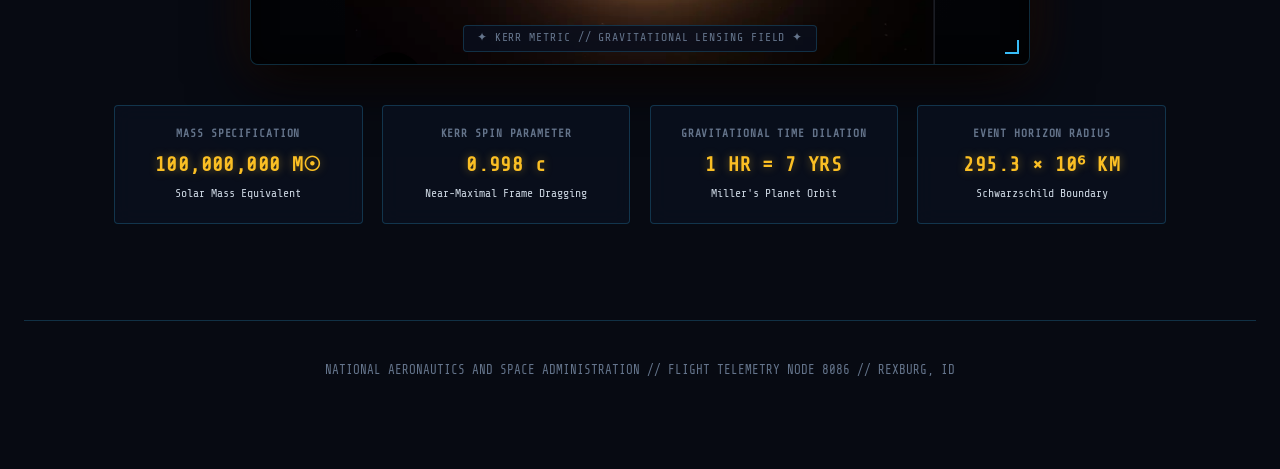
==== commit d8969d62: "Replace laggy canvas with high-res cinematic Gargantua media viewer" ====
--- a/index.html
+++ b/index.html
@@ -292,9 +292,9 @@
         </p>
       </div>
 
-      <div class="blackhole-canvas-wrapper">
-        <canvas id="gargantua-canvas"></canvas>
-        <div class="canvas-hint">✦ MOVE CURSOR TO WARP SPACETIME & INCLINATION ✦</div>
+      <div class="blackhole-media-wrapper">
+        <img id="gargantua-media" src="assets/images/gargantua.png" alt="Gargantua Singularity • Interstellar Relativistic Black Hole" class="gargantua-img">
+        <div class="canvas-hint">✦ KERR METRIC // GRAVITATIONAL LENSING FIELD ✦</div>
       </div>
 
       <!-- Relativistic Flight Specifications Deck -->
@@ -335,6 +335,5 @@
   <!-- Scripts -->
   <script src="js/data.js"></script>
   <script src="js/main.js"></script>
-  <script src="js/blackhole.js"></script>
 </body>
 </html>
--- a/css/style.css
+++ b/css/style.css
@@ -1287,24 +1287,27 @@
   margin: 0 auto;
 }
 
-.blackhole-canvas-wrapper {
+.blackhole-media-wrapper {
   position: relative;
   width: 100%;
-  max-width: 820px;
+  max-width: 780px;
   margin: 0 auto 2.5rem auto;
-  background: radial-gradient(circle at center, #070a12 0%, #03050a 80%);
+  background: radial-gradient(circle at center, #070a12 0%, #020306 80%);
   border: 1px solid var(--nasa-border);
   border-radius: var(--radius-md);
   box-shadow: 
-    0 20px 60px rgba(0, 0, 0, 0.9),
-    0 0 40px rgba(234, 88, 12, 0.15),
+    0 20px 60px rgba(0, 0, 0, 0.95),
+    0 0 50px rgba(234, 88, 12, 0.2),
     inset 0 0 25px rgba(0, 0, 0, 0.8);
   overflow: hidden;
+  display: flex;
+  align-items: center;
+  justify-content: center;
 }
 
 /* Corner bracket decals like NASA telemetry terminals */
-.blackhole-canvas-wrapper::before,
-.blackhole-canvas-wrapper::after {
+.blackhole-media-wrapper::before,
+.blackhole-media-wrapper::after {
   content: '';
   position: absolute;
   width: 14px;
@@ -1313,25 +1316,35 @@
   z-index: 10;
 }
 
-.blackhole-canvas-wrapper::before {
+.blackhole-media-wrapper::before {
   top: 10px;
   left: 10px;
   border-top: 2px solid var(--nasa-cyan);
   border-left: 2px solid var(--nasa-cyan);
 }
 
-.blackhole-canvas-wrapper::after {
+.blackhole-media-wrapper::after {
   bottom: 10px;
   right: 10px;
   border-bottom: 2px solid var(--nasa-cyan);
   border-right: 2px solid var(--nasa-cyan);
 }
 
-#gargantua-canvas {
+.gargantua-img,
+.gargantua-video {
   display: block;
   width: 100%;
-  height: 480px;
-  cursor: crosshair;
+  height: auto;
+  max-height: 520px;
+  object-fit: contain;
+  filter: contrast(1.08) brightness(1.02);
+  transition: transform 0.4s ease, filter 0.4s ease;
+}
+
+.blackhole-media-wrapper:hover .gargantua-img,
+.blackhole-media-wrapper:hover .gargantua-video {
+  transform: scale(1.02);
+  filter: contrast(1.12) brightness(1.06);
 }
 
 .canvas-hint {
